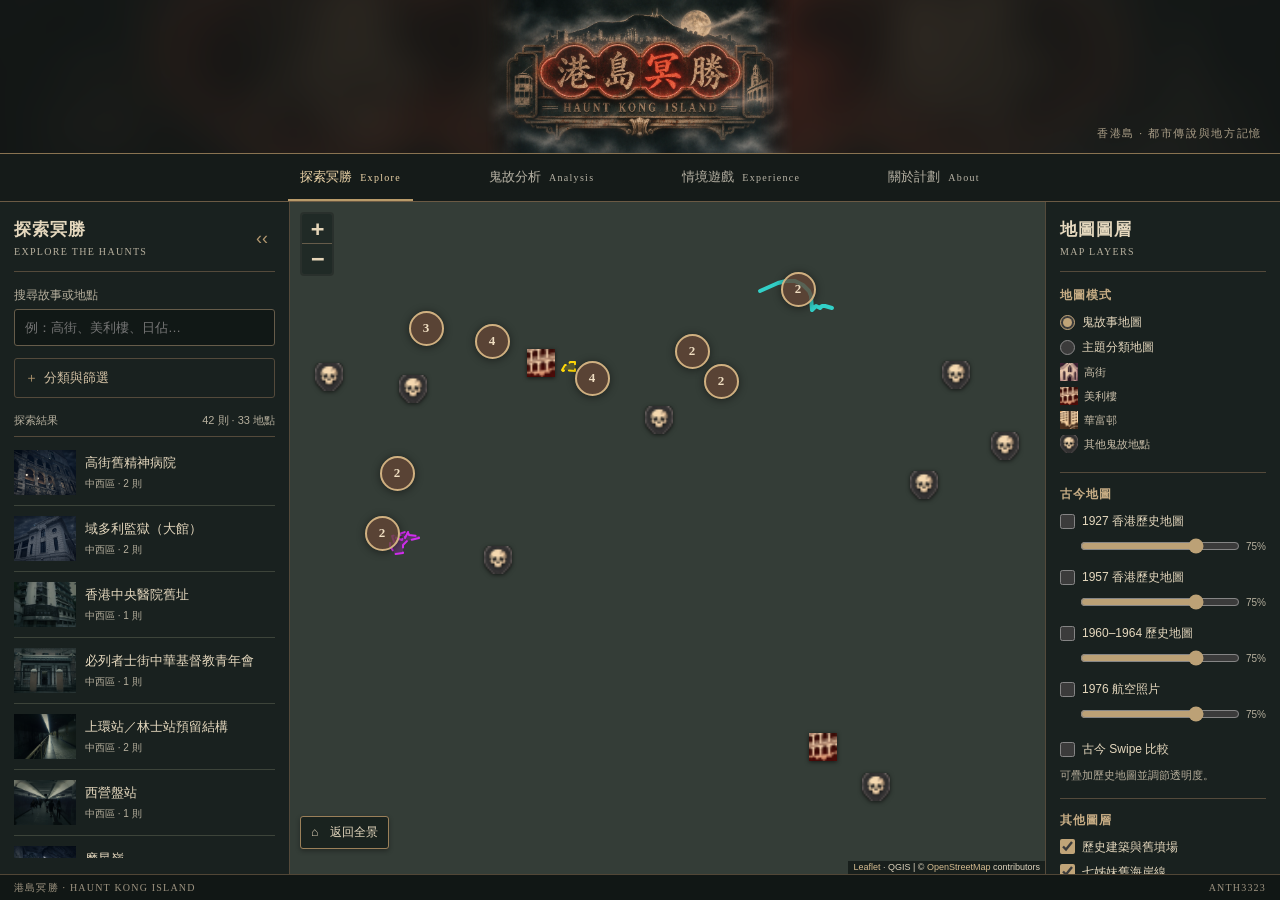
==== index.html @ 8588fe56 "Initial commit" ====
<!doctype html><html lang="zh-Hant"><head><meta charset="utf-8"><meta name="viewport" content="width=device-width,initial-scale=1"><meta name="theme-color" content="#121817"><title>港島冥勝 · Haunt Kong Island</title><link rel="stylesheet" href="css/leaflet.css"><link rel="stylesheet" href="css/MarkerCluster.css"><link rel="stylesheet" href="css/MarkerCluster.Default.css"><link rel="stylesheet" href="assets/site.css"></head>
<body><header class="masthead"><img src="assets/logo.webp" alt="港島冥勝 Haunt Kong Island"><span class="edition">香港島 · 都市傳說與地方記憶</span></header>
<nav aria-label="網站導覽" class="nav"><button data-page="explore" aria-current="page">探索冥勝 <small>Explore</small></button><button data-page="analysis">鬼故分析 <small>Analysis</small></button><button data-page="experience">情境遊戲 <small>Experience</small></button><button data-page="about">關於計劃 <small>About</small></button></nav>
<main><section id="explore" class="workspace"><aside id="searchPanel" aria-label="搜尋及篩選"><div class="panel-title"><div><h2>探索冥勝</h2><small>EXPLORE THE HAUNTS</small></div><button id="closeSearch" title="收合搜尋" aria-label="收合搜尋">‹‹</button></div><label class="search-label" for="query">搜尋故事或地點</label><input id="query" type="search" placeholder="例：高街、美利樓、日佔…" autocomplete="off"><details id="filters"><summary>分類與篩選 <span id="activeCount"></span></summary><div class="filterbody"><fieldset><legend>故事主題（可複選）</legend><div id="themes"></div></fieldset><label>行政區<select id="district"></select></label><label>故事年代／記載時段<select id="period"></select></label><label>定位精度<select id="precision"></select></label><button id="clear" class="minor">清除全部篩選</button></div></details><div class="result-header"><span>探索結果</span><span id="resultCount" aria-live="polite"></span></div><div id="results" tabindex="0"></div></aside>
<div id="mapwrap"><div id="map" aria-label="港島鬼故事互動地圖"></div><button id="openSearch" class="mapbutton" hidden>⌕　探索冥勝 / Search　›</button><button id="reset" class="mapbutton" title="返回港島全景">⌂　返回全景</button><div id="swipeUI" hidden><input aria-label="古今比較分隔線" id="swipe" type="range" min="0" max="100" value="50"><span id="swipeLine"></span><span class="swipeLabel left">歷史</span><span class="swipeLabel right">現代</span></div></div>
<aside id="layerPanel" aria-label="地圖圖層"><div class="panel-title"><div><h2>地圖圖層</h2><small>MAP LAYERS</small></div><button id="closeLayers" aria-label="收合圖層">×</button></div><section><h3>地圖模式</h3><label><input name="mode" type="radio" value="ghost" checked> 鬼故事地圖</label><label><input name="mode" type="radio" value="theme"> 主題分類地圖</label><div id="legend"></div></section><section><h3>古今地圖</h3><div id="historical"></div><label class="compare"><input id="compare" type="checkbox"> 古今 Swipe 比較</label><p class="hint" id="compareHint">選擇一張歷史地圖即可比較。</p></section><section><h3>其他圖層</h3><label><input id="buildings" type="checkbox" checked> 歷史建築與舊墳場</label><label><input id="coast" type="checkbox" checked> 七姊妹舊海岸線</label><p class="hint">底圖：OpenStreetMap</p></section><p class="hint">故事屬於民間傳說，並非已證實的超自然事件。</p></aside><button id="openLayers" class="mapbutton">圖層 / Layers</button></section>
<section id="analysis" class="other" hidden><span class="kicker">ANALYSIS</span><h1>鬼故分析</h1><p>此頁預留予小組的研究分析成果。</p></section><section id="experience" class="other" hidden><span class="kicker">EXPERIENCE</span><h1>情境遊戲</h1><p>此頁預留予小組的互動故事遊戲。</p></section><section id="about" class="other" hidden><span class="kicker">ABOUT THE PROJECT</span><h1>關於港島冥勝</h1><p>ANTH3323 · Digital Humanities for Archaeology and Anthropology</p><h2>研究範圍</h2><p>以香港島為範圍，整理公開記載的都市傳說、地方故事及相關歷史背景。42 則故事分屬 33 個地點；31 個有點座標，另外兩個以舊海岸線或歷史候選範圍呈現。</p><h2>資料及分類方法</h2><p>一個地點可對應多則故事。故事按七大主題編碼，可包含多個標籤；主題地圖以各地點的主要主題呈現，同票按原分類規則處理。地圖上的顏色不代表鬼故事的真實性或發生頻率。年代篩選區分故事年代與僅有記載／背景年份的資料。</p><h2>定位與限制</h2><p>座標採 WGS84，建築、街道或區域代表點並非故事精確發生位置；歷史範圍為研究用近似繪製。來源可證明傳說有流傳或記載，不能證明超自然事件確實發生。資料有蒐集與媒體報道偏差。</p><h2>資料來源</h2><p>各則故事及歷史背景來源列於 Read More。現代底圖：<a href="https://www.openstreetmap.org/copyright" target="_blank" rel="noopener">OpenStreetMap contributors</a>；1960–1964 和 1976 圖層：<a href="https://hkgeotiles.com/" target="_blank" rel="noopener">HKGeoTiles</a>。1927、1957 為 QGIS 匯出的地理配準歷史地圖；原圖及圖像授權仍須按組內資料補充。</p><p class="hint">試作版：故事文字使用備份版本，待核對最新原表；照片為地點參考，並非事件影像。</p></section></main>
<dialog id="detail"><div id="detailContent"></div><button id="closeDetail" class="minor">關閉 Close</button></dialog><footer>港島冥勝 · HAUNT KONG ISLAND <span>ANTH3323</span></footer>
<script src="js/leaflet.js"></script><script src="js/leaflet.markercluster.js"></script><script src="data/HK_Island_Ghost_Coordinates_7.js"></script><script src="data/Ghost_Places_Analysis_8.js"></script><script src="data/historical_buildings_5.js"></script><script src="data/sevensisters_6.js"></script><script src="data/stories.js"></script><script src="assets/site.js"></script></body></html>
---- css/leaflet.css ----
/* required styles */

.leaflet-pane,
.leaflet-tile,
.leaflet-marker-icon,
.leaflet-marker-shadow,
.leaflet-tile-container,
.leaflet-pane > svg,
.leaflet-pane > canvas,
.leaflet-zoom-box,
.leaflet-image-layer,
.leaflet-layer {
	position: absolute;
	left: 0;
	top: 0;
	}
.leaflet-container {
	overflow: hidden;
	}
.leaflet-tile,
.leaflet-marker-icon,
.leaflet-marker-shadow {
	-webkit-user-select: none;
	   -moz-user-select: none;
	        user-select: none;
	  -webkit-user-drag: none;
	}
/* Prevents IE11 from highlighting tiles in blue */
.leaflet-tile::selection {
	background: transparent;
}
/* Safari renders non-retina tile on retina better with this, but Chrome is worse */
.leaflet-safari .leaflet-tile {
	image-rendering: -webkit-optimize-contrast;
	}
/* hack that prevents hw layers "stretching" when loading new tiles */
.leaflet-safari .leaflet-tile-container {
	width: 1600px;
	height: 1600px;
	-webkit-transform-origin: 0 0;
	}
.leaflet-marker-icon,
.leaflet-marker-shadow {
	display: block;
	}
/* .leaflet-container svg: reset svg max-width decleration shipped in Joomla! (joomla.org) 3.x */
/* .leaflet-container img: map is broken in FF if you have max-width: 100% on tiles */
.leaflet-container .leaflet-overlay-pane svg {
	max-width: none !important;
	max-height: none !important;
	}
.leaflet-container .leaflet-marker-pane img,
.leaflet-container .leaflet-shadow-pane img,
.leaflet-container .leaflet-tile-pane img,
.leaflet-container img.leaflet-image-layer,
.leaflet-container .leaflet-tile {
	max-width: none !important;
	max-height: none !important;
	width: auto;
	padding: 0;
	}

.leaflet-container img.leaflet-tile {
	/* See: https://bugs.chromium.org/p/chromium/issues/detail?id=600120 */
	mix-blend-mode: plus-lighter;
}

.leaflet-container.leaflet-touch-zoom {
	-ms-touch-action: pan-x pan-y;
	touch-action: pan-x pan-y;
	}
.leaflet-container.leaflet-touch-drag {
	-ms-touch-action: pinch-zoom;
	/* Fallback for FF which doesn't support pinch-zoom */
	touch-action: none;
	touch-action: pinch-zoom;
}
.leaflet-container.leaflet-touch-drag.leaflet-touch-zoom {
	-ms-touch-action: none;
	touch-action: none;
}
.leaflet-container {
	-webkit-tap-highlight-color: transparent;
}
.leaflet-container a {
	-webkit-tap-highlight-color: rgba(51, 181, 229, 0.4);
}
.leaflet-tile {
	filter: inherit;
	visibility: hidden;
	}
.leaflet-tile-loaded {
	visibility: inherit;
	}
.leaflet-zoom-box {
	width: 0;
	height: 0;
	-moz-box-sizing: border-box;
	     box-sizing: border-box;
	z-index: 800;
	}
/* workaround for https://bugzilla.mozilla.org/show_bug.cgi?id=888319 */
.leaflet-overlay-pane svg {
	-moz-user-select: none;
	}

.leaflet-pane         { z-index: 400; }

.leaflet-tile-pane    { z-index: 200; }
.leaflet-overlay-pane { z-index: 400; }
.leaflet-shadow-pane  { z-index: 500; }
.leaflet-marker-pane  { z-index: 600; }
.leaflet-tooltip-pane   { z-index: 650; }
.leaflet-popup-pane   { z-index: 700; }

.leaflet-map-pane canvas { z-index: 100; }
.leaflet-map-pane svg    { z-index: 200; }

.leaflet-vml-shape {
	width: 1px;
	height: 1px;
	}
.lvml {
	behavior: url(#default#VML);
	display: inline-block;
	position: absolute;
	}


/* control positioning */

.leaflet-control {
	position: relative;
	z-index: 800;
	pointer-events: visiblePainted; /* IE 9-10 doesn't have auto */
	pointer-events: auto;
	}
.leaflet-top,
.leaflet-bottom {
	position: absolute;
	z-index: 1000;
	pointer-events: none;
	}
.leaflet-top {
	top: 0;
	}
.leaflet-right {
	right: 0;
	}
.leaflet-bottom {
	bottom: 0;
	}
.leaflet-left {
	left: 0;
	}
.leaflet-control {
	float: left;
	clear: both;
	}
.leaflet-right .leaflet-control {
	float: right;
	}
.leaflet-top .leaflet-control {
	margin-top: 10px;
	}
.leaflet-bottom .leaflet-control {
	margin-bottom: 10px;
	}
.leaflet-left .leaflet-control {
	margin-left: 10px;
	}
.leaflet-right .leaflet-control {
	margin-right: 10px;
	}


/* zoom and fade animations */

.leaflet-fade-anim .leaflet-popup {
	opacity: 0;
	-webkit-transition: opacity 0.2s linear;
	   -moz-transition: opacity 0.2s linear;
	        transition: opacity 0.2s linear;
	}
.leaflet-fade-anim .leaflet-map-pane .leaflet-popup {
	opacity: 1;
	}
.leaflet-zoom-animated {
	-webkit-transform-origin: 0 0;
	    -ms-transform-origin: 0 0;
	        transform-origin: 0 0;
	}
svg.leaflet-zoom-animated {
	will-change: transform;
}

.leaflet-zoom-anim .leaflet-zoom-animated {
	-webkit-transition: -webkit-transform 0.25s cubic-bezier(0,0,0.25,1);
	   -moz-transition:    -moz-transform 0.25s cubic-bezier(0,0,0.25,1);
	        transition:         transform 0.25s cubic-bezier(0,0,0.25,1);
	}
.leaflet-zoom-anim .leaflet-tile,
.leaflet-pan-anim .leaflet-tile {
	-webkit-transition: none;
	   -moz-transition: none;
	        transition: none;
	}

.leaflet-zoom-anim .leaflet-zoom-hide {
	visibility: hidden;
	}


/* cursors */

.leaflet-interactive {
	cursor: pointer;
	}
.leaflet-grab {
	cursor: -webkit-grab;
	cursor:    -moz-grab;
	cursor:         grab;
	}
.leaflet-crosshair,
.leaflet-crosshair .leaflet-interactive {
	cursor: crosshair;
	}
.leaflet-popup-pane,
.leaflet-control {
	cursor: auto;
	}
.leaflet-dragging .leaflet-grab,
.leaflet-dragging .leaflet-grab .leaflet-interactive,
.leaflet-dragging .leaflet-marker-draggable {
	cursor: move;
	cursor: -webkit-grabbing;
	cursor:    -moz-grabbing;
	cursor:         grabbing;
	}

/* marker & overlays interactivity */
.leaflet-marker-icon,
.leaflet-marker-shadow,
.leaflet-image-layer,
.leaflet-pane > svg path,
.leaflet-tile-container {
	pointer-events: none;
	}

.leaflet-marker-icon.leaflet-interactive,
.leaflet-image-layer.leaflet-interactive,
.leaflet-pane > svg path.leaflet-interactive,
svg.leaflet-image-layer.leaflet-interactive path {
	pointer-events: visiblePainted; /* IE 9-10 doesn't have auto */
	pointer-events: auto;
	}

/* visual tweaks */

.leaflet-container {
	background: #ddd;
	outline-offset: 1px;
	}
.leaflet-container a {
	color: #0078A8;
	}
.leaflet-zoom-box {
	border: 2px dotted #38f;
	background: rgba(255,255,255,0.5);
	}


/* general typography */
.leaflet-container {
	font-family: "Helvetica Neue", Arial, Helvetica, sans-serif;
	font-size: 12px;
	font-size: 0.75rem;
	line-height: 1.5;
	}


/* general toolbar styles */

.leaflet-bar {
	box-shadow: 0 1px 5px rgba(0,0,0,0.65);
	border-radius: 4px;
	}
.leaflet-bar a {
	background-color: #fff;
	border-bottom: 1px solid #ccc;
	width: 26px;
	height: 26px;
	line-height: 26px;
	display: block;
	text-align: center;
	text-decoration: none;
	color: black;
	}
.leaflet-bar a,
.leaflet-control-layers-toggle {
	background-position: 50% 50%;
	background-repeat: no-repeat;
	display: block;
	}
.leaflet-bar a:hover,
.leaflet-bar a:focus {
	background-color: #f4f4f4;
	}
.leaflet-bar a:first-child {
	border-top-left-radius: 4px;
	border-top-right-radius: 4px;
	}
.leaflet-bar a:last-child {
	border-bottom-left-radius: 4px;
	border-bottom-right-radius: 4px;
	border-bottom: none;
	}
.leaflet-bar a.leaflet-disabled {
	cursor: default;
	background-color: #f4f4f4;
	color: #bbb;
	}

.leaflet-touch .leaflet-bar a {
	width: 30px;
	height: 30px;
	line-height: 30px;
	}
.leaflet-touch .leaflet-bar a:first-child {
	border-top-left-radius: 2px;
	border-top-right-radius: 2px;
	}
.leaflet-touch .leaflet-bar a:last-child {
	border-bottom-left-radius: 2px;
	border-bottom-right-radius: 2px;
	}

/* zoom control */

.leaflet-control-zoom-in,
.leaflet-control-zoom-out {
	font: bold 18px 'Lucida Console', Monaco, monospace;
	text-indent: 1px;
	}

.leaflet-touch .leaflet-control-zoom-in, .leaflet-touch .leaflet-control-zoom-out  {
	font-size: 22px;
	}


/* layers control */

.leaflet-control-layers {
	box-shadow: 0 1px 5px rgba(0,0,0,0.4);
	background: #fff;
	border-radius: 5px;
	}
.leaflet-control-layers-toggle {
	background-image: url(images/layers.png);
	width: 36px;
	height: 36px;
	}
.leaflet-retina .leaflet-control-layers-toggle {
	background-image: url(images/layers-2x.png);
	background-size: 26px 26px;
	}
.leaflet-touch .leaflet-control-layers-toggle {
	width: 44px;
	height: 44px;
	}
.leaflet-control-layers .leaflet-control-layers-list,
.leaflet-control-layers-expanded .leaflet-control-layers-toggle {
	display: none;
	}
.leaflet-control-layers-expanded .leaflet-control-layers-list {
	display: block;
	position: relative;
	}
.leaflet-control-layers-expanded {
	padding: 6px 10px 6px 6px;
	color: #333;
	background: #fff;
	}
.leaflet-control-layers-scrollbar {
	overflow-y: scroll;
	overflow-x: hidden;
	padding-right: 5px;
	}
.leaflet-control-layers-selector {
	margin-top: 2px;
	position: relative;
	top: 1px;
	}
.leaflet-control-layers label {
	display: block;
	font-size: 13px;
	font-size: 1.08333em;
	}
.leaflet-control-layers-separator {
	height: 0;
	border-top: 1px solid #ddd;
	margin: 5px -10px 5px -6px;
	}

/* Default icon URLs */
.leaflet-default-icon-path { /* used only in path-guessing heuristic, see L.Icon.Default */
	background-image: url(images/marker-icon.png);
	}


/* attribution and scale controls */

.leaflet-container .leaflet-control-attribution {
	background: #fff;
	background: rgba(255, 255, 255, 0.8);
	margin: 0;
	}
.leaflet-control-attribution,
.leaflet-control-scale-line {
	padding: 0 5px;
	color: #333;
	line-height: 1.4;
	}
.leaflet-control-attribution a {
	text-decoration: none;
	}
.leaflet-control-attribution a:hover,
.leaflet-control-attribution a:focus {
	text-decoration: underline;
	}
.leaflet-attribution-flag {
	display: inline !important;
	vertical-align: baseline !important;
	width: 1em;
	height: 0.6669em;
	}
.leaflet-left .leaflet-control-scale {
	margin-left: 5px;
	}
.leaflet-bottom .leaflet-control-scale {
	margin-bottom: 5px;
	}
.leaflet-control-scale-line {
	border: 2px solid #777;
	border-top: none;
	line-height: 1.1;
	padding: 2px 5px 1px;
	white-space: nowrap;
	-moz-box-sizing: border-box;
	     box-sizing: border-box;
	background: rgba(255, 255, 255, 0.8);
	text-shadow: 1px 1px #fff;
	}
.leaflet-control-scale-line:not(:first-child) {
	border-top: 2px solid #777;
	border-bottom: none;
	margin-top: -2px;
	}
.leaflet-control-scale-line:not(:first-child):not(:last-child) {
	border-bottom: 2px solid #777;
	}

.leaflet-touch .leaflet-control-attribution,
.leaflet-touch .leaflet-control-layers,
.leaflet-touch .leaflet-bar {
	box-shadow: none;
	}
.leaflet-touch .leaflet-control-layers,
.leaflet-touch .leaflet-bar {
	border: 2px solid rgba(0,0,0,0.2);
	background-clip: padding-box;
	}


/* popup */

.leaflet-popup {
	position: absolute;
	text-align: center;
	margin-bottom: 20px;
	}
.leaflet-popup-content-wrapper {
	padding: 1px;
	text-align: left;
	border-radius: 12px;
	}
.leaflet-popup-content {
	margin: 13px 24px 13px 20px;
	line-height: 1.3;
	font-size: 13px;
	font-size: 1.08333em;
	min-height: 1px;
	}
.leaflet-popup-content p {
	margin: 17px 0;
	margin: 1.3em 0;
	}
.leaflet-popup-tip-container {
	width: 40px;
	height: 20px;
	position: absolute;
	left: 50%;
	margin-top: -1px;
	margin-left: -20px;
	overflow: hidden;
	pointer-events: none;
	}
.leaflet-popup-tip {
	width: 17px;
	height: 17px;
	padding: 1px;

	margin: -10px auto 0;
	pointer-events: auto;

	-webkit-transform: rotate(45deg);
	   -moz-transform: rotate(45deg);
	    -ms-transform: rotate(45deg);
	        transform: rotate(45deg);
	}
.leaflet-popup-content-wrapper,
.leaflet-popup-tip {
	background: white;
	color: #333;
	box-shadow: 0 3px 14px rgba(0,0,0,0.4);
	}
.leaflet-container a.leaflet-popup-close-button {
	position: absolute;
	top: 0;
	right: 0;
	border: none;
	text-align: center;
	width: 24px;
	height: 24px;
	font: 16px/24px Tahoma, Verdana, sans-serif;
	color: #757575;
	text-decoration: none;
	background: transparent;
	}
.leaflet-container a.leaflet-popup-close-button:hover,
.leaflet-container a.leaflet-popup-close-button:focus {
	color: #585858;
	}
.leaflet-popup-scrolled {
	overflow: auto;
	}

.leaflet-oldie .leaflet-popup-content-wrapper {
	-ms-zoom: 1;
	}
.leaflet-oldie .leaflet-popup-tip {
	width: 24px;
	margin: 0 auto;

	-ms-filter: "progid:DXImageTransform.Microsoft.Matrix(M11=0.70710678, M12=0.70710678, M21=-0.70710678, M22=0.70710678)";
	filter: progid:DXImageTransform.Microsoft.Matrix(M11=0.70710678, M12=0.70710678, M21=-0.70710678, M22=0.70710678);
	}

.leaflet-oldie .leaflet-control-zoom,
.leaflet-oldie .leaflet-control-layers,
.leaflet-oldie .leaflet-popup-content-wrapper,
.leaflet-oldie .leaflet-popup-tip {
	border: 1px solid #999;
	}


/* div icon */

.leaflet-div-icon {
	background: #fff;
	border: 1px solid #666;
	}


/* Tooltip */
/* Base styles for the element that has a tooltip */
.leaflet-tooltip {
	position: absolute;
	padding: 6px;
	background-color: #fff;
	border: 1px solid #fff;
	border-radius: 3px;
	color: #222;
	white-space: nowrap;
	-webkit-user-select: none;
	-moz-user-select: none;
	-ms-user-select: none;
	user-select: none;
	pointer-events: none;
	box-shadow: 0 1px 3px rgba(0,0,0,0.4);
	}
.leaflet-tooltip.leaflet-interactive {
	cursor: pointer;
	pointer-events: auto;
	}
.leaflet-tooltip-top:before,
.leaflet-tooltip-bottom:before,
.leaflet-tooltip-left:before,
.leaflet-tooltip-right:before {
	position: absolute;
	pointer-events: none;
	border: 6px solid transparent;
	background: transparent;
	content: "";
	}

/* Directions */

.leaflet-tooltip-bottom {
	margin-top: 6px;
}
.leaflet-tooltip-top {
	margin-top: -6px;
}
.leaflet-tooltip-bottom:before,
.leaflet-tooltip-top:before {
	left: 50%;
	margin-left: -6px;
	}
.leaflet-tooltip-top:before {
	bottom: 0;
	margin-bottom: -12px;
	border-top-color: #fff;
	}
.leaflet-tooltip-bottom:before {
	top: 0;
	margin-top: -12px;
	margin-left: -6px;
	border-bottom-color: #fff;
	}
.leaflet-tooltip-left {
	margin-left: -6px;
}
.leaflet-tooltip-right {
	margin-left: 6px;
}
.leaflet-tooltip-left:before,
.leaflet-tooltip-right:before {
	top: 50%;
	margin-top: -6px;
	}
.leaflet-tooltip-left:before {
	right: 0;
	margin-right: -12px;
	border-left-color: #fff;
	}
.leaflet-tooltip-right:before {
	left: 0;
	margin-left: -12px;
	border-right-color: #fff;
	}

/* Printing */

@media print {
	/* Prevent printers from removing background-images of controls. */
	.leaflet-control {
		-webkit-print-color-adjust: exact;
		print-color-adjust: exact;
		}
	}
---- css/MarkerCluster.css ----
.leaflet-cluster-anim .leaflet-marker-icon, .leaflet-cluster-anim .leaflet-marker-shadow {
	-webkit-transition: -webkit-transform 0.3s ease-out, opacity 0.3s ease-in;
	-moz-transition: -moz-transform 0.3s ease-out, opacity 0.3s ease-in;
	-o-transition: -o-transform 0.3s ease-out, opacity 0.3s ease-in;
	transition: transform 0.3s ease-out, opacity 0.3s ease-in;
}

.leaflet-cluster-spider-leg {
	/* stroke-dashoffset (duration and function) should match with leaflet-marker-icon transform in order to track it exactly */
	-webkit-transition: -webkit-stroke-dashoffset 0.3s ease-out, -webkit-stroke-opacity 0.3s ease-in;
	-moz-transition: -moz-stroke-dashoffset 0.3s ease-out, -moz-stroke-opacity 0.3s ease-in;
	-o-transition: -o-stroke-dashoffset 0.3s ease-out, -o-stroke-opacity 0.3s ease-in;
	transition: stroke-dashoffset 0.3s ease-out, stroke-opacity 0.3s ease-in;
}
---- css/MarkerCluster.Default.css ----
.marker-cluster-small {
	background-color: rgba(181, 226, 140, 0.6);
	}
.marker-cluster-small div {
	background-color: rgba(110, 204, 57, 0.6);
	}

.marker-cluster-medium {
	background-color: rgba(241, 211, 87, 0.6);
	}
.marker-cluster-medium div {
	background-color: rgba(240, 194, 12, 0.6);
	}

.marker-cluster-large {
	background-color: rgba(253, 156, 115, 0.6);
	}
.marker-cluster-large div {
	background-color: rgba(241, 128, 23, 0.6);
	}

	/* IE 6-8 fallback colors */
.leaflet-oldie .marker-cluster-small {
	background-color: rgb(181, 226, 140);
	}
.leaflet-oldie .marker-cluster-small div {
	background-color: rgb(110, 204, 57);
	}

.leaflet-oldie .marker-cluster-medium {
	background-color: rgb(241, 211, 87);
	}
.leaflet-oldie .marker-cluster-medium div {
	background-color: rgb(240, 194, 12);
	}

.leaflet-oldie .marker-cluster-large {
	background-color: rgb(253, 156, 115);
	}
.leaflet-oldie .marker-cluster-large div {
	background-color: rgb(241, 128, 23);
}

.marker-cluster {
	background-clip: padding-box;
	border-radius: 20px;
	}
.marker-cluster div {
	width: 30px;
	height: 30px;
	margin-left: 5px;
	margin-top: 5px;

	text-align: center;
	border-radius: 15px;
	font: 12px "Helvetica Neue", Arial, Helvetica, sans-serif;
	}
.marker-cluster span {
	line-height: 30px;
	}
---- assets/site.css ----
:root{color-scheme:dark;--ink:#101615;--panel:#19211f;--panel2:#212a26;--gold:#b39870;--paper:#e5d8be;--muted:#b7b09e;--line:#544a3b;--red:#8c4939}*{box-sizing:border-box}html,body{margin:0;height:100%;font-family:"Noto Sans TC","PingFang TC","Microsoft JhengHei",sans-serif;background:var(--ink);color:var(--paper)}body{display:flex;flex-direction:column;overflow:hidden}button,input,select{font:inherit}button{cursor:pointer;color:var(--paper);background:#222b27;border:1px solid var(--line);border-radius:3px;padding:7px 10px}button:hover,button:focus-visible{border-color:var(--gold);background:#30372d}button:focus-visible,a:focus-visible,input:focus-visible,select:focus-visible,summary:focus-visible{outline:2px solid #e3b97b;outline-offset:2px}a{color:#d2b485;text-decoration:underline;text-underline-offset:3px}h1,h2,h3,p{margin:0}h2{font-size:17px;font-family:"Noto Serif TC","Songti TC",serif;font-weight:600;letter-spacing:.06em}h3{font-size:12px;letter-spacing:.09em;color:#c6ac84;margin-bottom:9px}small,.kicker{font-family:Georgia,serif;font-size:10px;letter-spacing:.13em;color:var(--muted)}.masthead{height:154px;flex:none;position:relative;display:flex;justify-content:center;align-items:center;overflow:hidden;background:#121615;border-bottom:1px solid #897351}.masthead:before{content:"";position:absolute;inset:-90px;background:linear-gradient(90deg,#121615 0%,transparent 36%,transparent 64%,#121615 100%),url(logo.webp) center/cover;filter:blur(20px);opacity:.26}.masthead img{height:154px;width:auto;max-width:100%;object-fit:contain;position:relative;mask-image:linear-gradient(90deg,transparent 0%,black 12%,black 88%,transparent 100%)}.edition{position:absolute;right:18px;bottom:12px;color:#ab9f88;font-family:serif;font-size:11px;letter-spacing:.15em}.nav{flex:none;display:flex;justify-content:center;gap:clamp(12px,5vw,85px);height:48px;border-bottom:1px solid #6b5a44;background:#151b19}.nav button{padding:6px 12px 5px;display:flex;align-items:center;gap:8px;border:0;border-bottom:2px solid transparent;border-radius:0;background:transparent;font-size:13px;color:#b9b4a6}.nav button[aria-current=page]{color:#ecd4a8;border-bottom-color:#b99b6a}.nav button:hover{color:#fff0cb}.nav small{font-size:10px;color:inherit}main{min-height:0;flex:1;position:relative}.workspace{height:100%;display:grid;grid-template-columns:290px minmax(0,1fr) 235px;gap:0;position:relative}.workspace.searchclosed{grid-template-columns:0 minmax(0,1fr) 235px}.workspace.layersclosed{grid-template-columns:290px minmax(0,1fr) 0}.workspace.searchclosed.layersclosed{grid-template-columns:0 minmax(0,1fr) 0}[hidden]{display:none!important}aside{background:var(--panel);min-height:0;min-width:0;overflow:auto;padding:16px 14px;scrollbar-width:thin;scrollbar-color:#77634a #1b211e}#searchPanel{display:flex;flex-direction:column;border-right:1px solid var(--line)}#layerPanel{border-left:1px solid var(--line)}.panel-title{display:flex;justify-content:space-between;align-items:center;margin-bottom:15px;padding-bottom:12px;border-bottom:1px solid var(--line)}.panel-title button{font-size:18px;padding:0 7px;border:0;background:transparent;color:var(--gold)}.search-label{font-size:12px;color:var(--muted);margin-bottom:5px}input[type=search],select{width:100%;background:#111816;color:var(--paper);border:1px solid #665c4a;border-radius:3px;padding:10px;font-size:13px}input[type=checkbox],input[type=radio]{accent-color:#c0a478;width:15px;height:15px;flex:none;margin:0}input[type=range]{accent-color:#bca176;width:100%;margin:5px 0}details{margin-top:12px;border:1px solid var(--line);border-radius:3px}summary{font-size:13px;padding:10px;cursor:pointer;color:#d4c2a5;list-style:none;display:flex;justify-content:space-between}summary:before{content:"＋";color:var(--gold);margin-right:6px}details[open] summary:before{content:"−"}#activeCount{margin-left:auto;color:#d7b37e}.filterbody{max-height:35vh;overflow:auto;padding:10px;border-top:1px solid var(--line);display:grid;gap:9px}.filterbody>label{display:grid;gap:4px;color:var(--muted);font-size:11px}fieldset{margin:0;padding:0;border:0}legend{color:var(--muted);font-size:11px;margin:0 0 6px}#themes label,aside section label{display:flex;gap:7px;align-items:center;margin:7px 0;font-size:12px;line-height:1.5}.dot{width:9px;height:9px;border-radius:50%;display:inline-block;flex:none}.minor{font-size:12px;background:transparent;border:1px solid #79664e}.result-header{display:flex;justify-content:space-between;gap:6px;font-size:11px;color:var(--muted);padding:15px 0 8px;border-bottom:1px solid var(--line)}#results{min-height:0;overflow:auto;flex:1;margin-top:3px}.result{display:flex;width:100%;text-align:left;padding:10px 0;gap:9px;border:0;border-bottom:1px solid #3d443a;border-radius:0;background:transparent;align-items:center}.result img{width:62px;height:45px;object-fit:cover;background:#303832}.result strong{font-weight:500;font-size:13px;display:block;line-height:1.4}.result small{font-family:inherit;letter-spacing:0;font-size:10px;display:block;margin-top:4px;color:var(--muted)}.result:hover{background:#2b332c;border-bottom-color:var(--line)}.empty{padding:14px 3px;color:var(--muted);font-size:13px;line-height:1.7}#mapwrap{position:relative;min-height:0;min-width:0;overflow:hidden;background:#303b37}#map{width:100%;height:100%;background:#343d37;z-index:1}.mapbutton{position:absolute;z-index:600;background:#18211eea;box-shadow:0 2px 5px #0005;border-color:#9b8059;font-size:12px}#openSearch{left:50px;top:10px}#reset{left:10px;bottom:25px}#openLayers{display:none;top:10px;right:10px}.layersclosed #openLayers{display:block}#layerPanel section{padding:13px 0;border-bottom:1px solid var(--line)}#layerPanel section:first-of-type{padding-top:0}.legend-item{display:flex;align-items:center;gap:6px;font-size:11px;margin:6px 0;color:#c9bea9}.legend-item img{height:18px;width:18px}.hist{margin-bottom:9px}.hist label{margin:3px 0!important}.hist .opacity{display:flex;gap:6px;align-items:center;padding-left:20px;font-size:10px;color:var(--muted)}.hist input[type=range]{min-width:0}.hint{font-size:11px;line-height:1.6;color:#b7ae9b;margin-top:9px}.compare{margin-top:13px!important}#swipeUI{position:absolute;inset:0;z-index:500;pointer-events:none}#swipeUI input{position:absolute;top:8px;left:14%;width:72%;pointer-events:auto;z-index:2;background:#19211fcc}#swipeLine{position:absolute;top:0;bottom:0;left:50%;width:2px;background:#e5cb9b;box-shadow:0 0 5px #000}.swipeLabel{position:absolute;top:32px;padding:4px 9px;background:#121817e8;color:#e4d5b8;font-size:11px}.swipeLabel.left{left:15%}.swipeLabel.right{right:15%}.leaflet-control-zoom a{background:#202a26;color:#e5d5b8;border-bottom-color:#665c4a}.leaflet-control-zoom a:hover{background:#354039;color:white}.leaflet-control-attribution{background:#141b19dd!important;color:#e0d5bf!important;font-size:9px!important}.leaflet-control-attribution a{color:#d6bc91}.leaflet-popup-content-wrapper,.leaflet-popup-tip{background:#171d1c;color:var(--paper);border:1px solid #79684f;border-radius:5px}.leaflet-popup-content{margin:15px;width:280px!important;max-width:70vw;font-family:inherit}.leaflet-container a.leaflet-popup-close-button{color:#dfceb0;font-size:21px}.popup-name{font-size:19px;line-height:1.3;font-weight:600;font-family:"Songti TC",serif}.popup-en{font-family:Georgia,serif;color:#c7af8a;font-size:13px;margin-top:4px}.popup-place{font-size:11px;color:#b7b09e;margin:7px 0}.popup-photo{width:100%;max-height:165px;object-fit:cover;display:block;border:1px solid #504b3e}.popup-precision{font-size:10px;color:#baad94;margin:8px 0}.popup-brief{font-size:13px;line-height:1.8;margin:8px 0}.popup-actions{display:flex;justify-content:space-between;align-items:center;border-top:1px solid var(--line);padding-top:8px}.popup-actions button{font-size:11px;padding:4px 8px}.pager{display:flex;align-items:center;gap:6px;font-size:11px}.cluster-custom{background:#644536c9;border:2px solid #d0b080;border-radius:50%;display:grid;place-items:center;color:#f0dec1;font:600 13px Georgia,serif;box-shadow:0 1px 8px #0007}.leaflet-marker-icon.ghost-icon{filter:drop-shadow(0 1px 2px #0009)}.other{height:100%;overflow:auto;padding:40px max(24px,calc((100% - 850px)/2));background:linear-gradient(130deg,#1b2420,#121716)}.other h1{font:600 33px "Songti TC",serif;letter-spacing:.08em;margin:12px 0 20px}.other h2{margin:25px 0 9px;color:#d6bd94}.other p{line-height:1.9;color:#d0c7b3;font-size:15px}footer{height:26px;flex:none;display:flex;justify-content:space-between;align-items:center;padding:0 14px;color:#9e9481;background:#111715;font:10px Georgia,serif;letter-spacing:.12em;border-top:1px solid #514636}dialog{background:#1b2220;border:1px solid #8e7757;color:var(--paper);width:min(660px,94vw);max-height:85vh;overflow:auto;padding:24px;border-radius:5px}dialog::backdrop{background:#07100dcc}dialog h2{margin:14px 0 8px;color:#d7bd93}dialog p{font-size:14px;line-height:1.8;margin:8px 0}dialog .popup-photo{max-height:260px}dialog a{overflow-wrap:anywhere;display:block;font-size:12px;margin:6px 0}#closeDetail{margin-top:16px}#closeLayers{display:none}@media(max-width:1100px){.workspace{grid-template-columns:250px minmax(0,1fr) 210px}.workspace.searchclosed{grid-template-columns:0 minmax(0,1fr) 210px}.workspace.layersclosed{grid-template-columns:250px minmax(0,1fr) 0}.edition{display:none}}@media(max-width:760px){.masthead,.masthead img{height:110px}.nav{gap:0;justify-content:space-around;height:45px}.nav button{display:block;padding:4px 6px;font-size:12px}.nav small{display:block;font-size:9px;margin-top:2px}.workspace,.workspace.searchclosed,.workspace.layersclosed,.workspace.searchclosed.layersclosed{display:block}#mapwrap{width:100%;height:100%}#searchPanel,#layerPanel{position:absolute;top:0;bottom:0;z-index:700;width:min(310px,87vw);box-shadow:0 4px 18px #0008}#searchPanel{left:0}#layerPanel{right:0}#closeLayers{display:block}#openLayers{display:block}#openSearch{left:49px;max-width:60%;font-size:11px}#layerPanel[hidden],#searchPanel[hidden]{display:none!important}.other{padding:24px}.filterbody{max-height:40vh}.leaflet-popup-content{width:230px!important}footer{font-size:9px}}
/* Explicit columns prevent the map from shifting into a zero-width grid track when an aside is hidden. */
@media(min-width:761px){#searchPanel{grid-column:1;grid-row:1}#mapwrap{grid-column:2;grid-row:1}#layerPanel{grid-column:3;grid-row:1}#openLayers{grid-column:2;grid-row:1}}
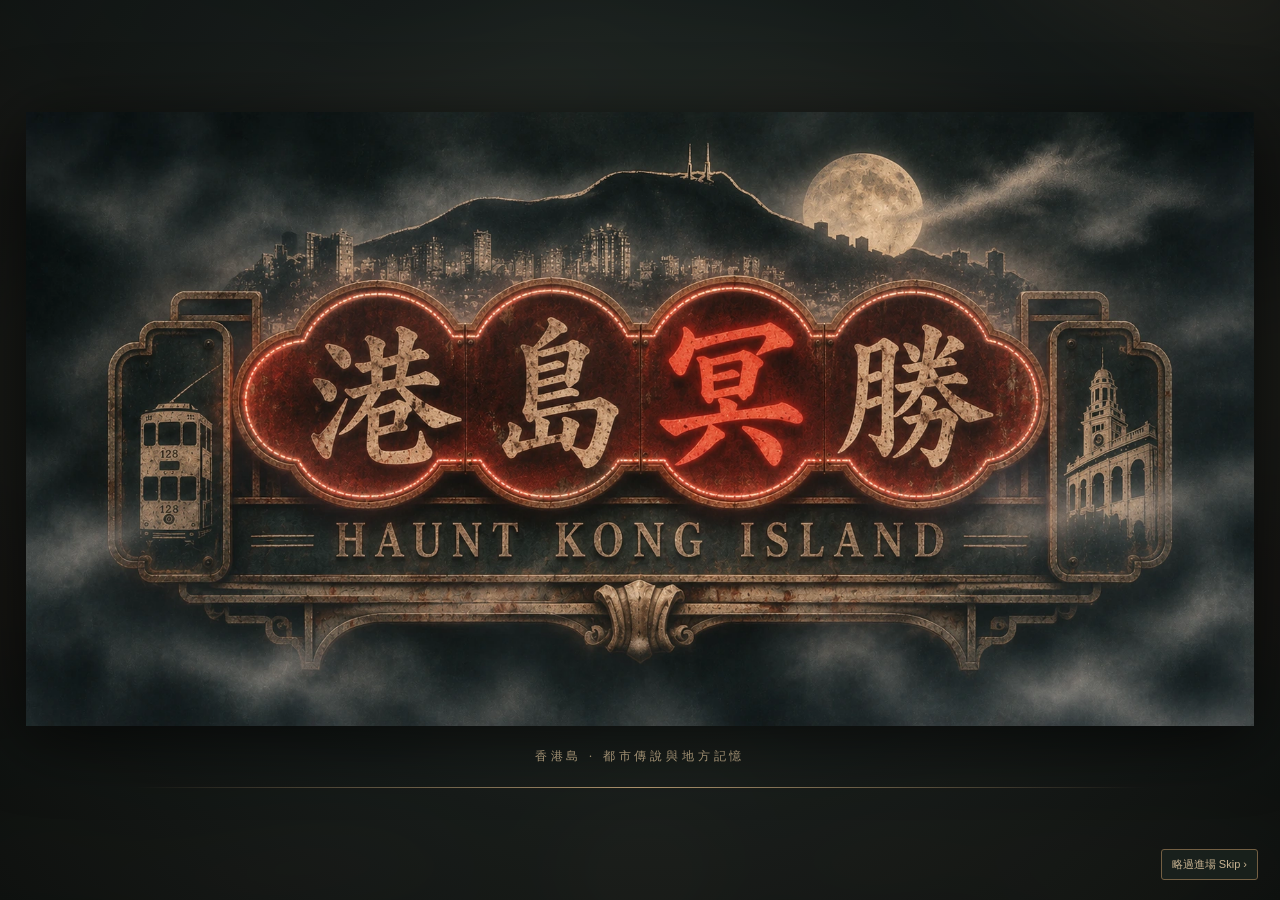
==== commit 6838960a: "1" ====
--- a/index.html
+++ b/index.html
@@ -1,9 +1,719 @@
 <!doctype html><html lang="zh-Hant"><head><meta charset="utf-8"><meta name="viewport" content="width=device-width,initial-scale=1"><meta name="theme-color" content="#121817"><title>港島冥勝 · Haunt Kong Island</title><link rel="stylesheet" href="css/leaflet.css"><link rel="stylesheet" href="css/MarkerCluster.css"><link rel="stylesheet" href="css/MarkerCluster.Default.css"><link rel="stylesheet" href="assets/site.css"></head>
-<body><header class="masthead"><img src="assets/logo.webp" alt="港島冥勝 Haunt Kong Island"><span class="edition">香港島 · 都市傳說與地方記憶</span></header>
+<body><div id="intro" role="dialog" aria-label="港島冥勝進場畫面"><div class="intro-inner"><img src="assets/logo.webp" alt="港島冥勝 Haunt Kong Island"><div class="intro-sub">香港島 · 都市傳說與地方記憶</div><div class="intro-rule"><span></span></div></div><button id="skipIntro" type="button">略過進場 Skip ›</button></div>
 <nav aria-label="網站導覽" class="nav"><button data-page="explore" aria-current="page">探索冥勝 <small>Explore</small></button><button data-page="analysis">鬼故分析 <small>Analysis</small></button><button data-page="experience">情境遊戲 <small>Experience</small></button><button data-page="about">關於計劃 <small>About</small></button></nav>
 <main><section id="explore" class="workspace"><aside id="searchPanel" aria-label="搜尋及篩選"><div class="panel-title"><div><h2>探索冥勝</h2><small>EXPLORE THE HAUNTS</small></div><button id="closeSearch" title="收合搜尋" aria-label="收合搜尋">‹‹</button></div><label class="search-label" for="query">搜尋故事或地點</label><input id="query" type="search" placeholder="例：高街、美利樓、日佔…" autocomplete="off"><details id="filters"><summary>分類與篩選 <span id="activeCount"></span></summary><div class="filterbody"><fieldset><legend>故事主題（可複選）</legend><div id="themes"></div></fieldset><label>行政區<select id="district"></select></label><label>故事年代／記載時段<select id="period"></select></label><label>定位精度<select id="precision"></select></label><button id="clear" class="minor">清除全部篩選</button></div></details><div class="result-header"><span>探索結果</span><span id="resultCount" aria-live="polite"></span></div><div id="results" tabindex="0"></div></aside>
 <div id="mapwrap"><div id="map" aria-label="港島鬼故事互動地圖"></div><button id="openSearch" class="mapbutton" hidden>⌕　探索冥勝 / Search　›</button><button id="reset" class="mapbutton" title="返回港島全景">⌂　返回全景</button><div id="swipeUI" hidden><input aria-label="古今比較分隔線" id="swipe" type="range" min="0" max="100" value="50"><span id="swipeLine"></span><span class="swipeLabel left">歷史</span><span class="swipeLabel right">現代</span></div></div>
 <aside id="layerPanel" aria-label="地圖圖層"><div class="panel-title"><div><h2>地圖圖層</h2><small>MAP LAYERS</small></div><button id="closeLayers" aria-label="收合圖層">×</button></div><section><h3>地圖模式</h3><label><input name="mode" type="radio" value="ghost" checked> 鬼故事地圖</label><label><input name="mode" type="radio" value="theme"> 主題分類地圖</label><div id="legend"></div></section><section><h3>古今地圖</h3><div id="historical"></div><label class="compare"><input id="compare" type="checkbox"> 古今 Swipe 比較</label><p class="hint" id="compareHint">選擇一張歷史地圖即可比較。</p></section><section><h3>其他圖層</h3><label><input id="buildings" type="checkbox" checked> 歷史建築與舊墳場</label><label><input id="coast" type="checkbox" checked> 七姊妹舊海岸線</label><p class="hint">底圖：OpenStreetMap</p></section><p class="hint">故事屬於民間傳說，並非已證實的超自然事件。</p></aside><button id="openLayers" class="mapbutton">圖層 / Layers</button></section>
-<section id="analysis" class="other" hidden><span class="kicker">ANALYSIS</span><h1>鬼故分析</h1><p>此頁預留予小組的研究分析成果。</p></section><section id="experience" class="other" hidden><span class="kicker">EXPERIENCE</span><h1>情境遊戲</h1><p>此頁預留予小組的互動故事遊戲。</p></section><section id="about" class="other" hidden><span class="kicker">ABOUT THE PROJECT</span><h1>關於港島冥勝</h1><p>ANTH3323 · Digital Humanities for Archaeology and Anthropology</p><h2>研究範圍</h2><p>以香港島為範圍，整理公開記載的都市傳說、地方故事及相關歷史背景。42 則故事分屬 33 個地點；31 個有點座標，另外兩個以舊海岸線或歷史候選範圍呈現。</p><h2>資料及分類方法</h2><p>一個地點可對應多則故事。故事按七大主題編碼，可包含多個標籤；主題地圖以各地點的主要主題呈現，同票按原分類規則處理。地圖上的顏色不代表鬼故事的真實性或發生頻率。年代篩選區分故事年代與僅有記載／背景年份的資料。</p><h2>定位與限制</h2><p>座標採 WGS84，建築、街道或區域代表點並非故事精確發生位置；歷史範圍為研究用近似繪製。來源可證明傳說有流傳或記載，不能證明超自然事件確實發生。資料有蒐集與媒體報道偏差。</p><h2>資料來源</h2><p>各則故事及歷史背景來源列於 Read More。現代底圖：<a href="https://www.openstreetmap.org/copyright" target="_blank" rel="noopener">OpenStreetMap contributors</a>；1960–1964 和 1976 圖層：<a href="https://hkgeotiles.com/" target="_blank" rel="noopener">HKGeoTiles</a>。1927、1957 為 QGIS 匯出的地理配準歷史地圖；原圖及圖像授權仍須按組內資料補充。</p><p class="hint">試作版：故事文字使用備份版本，待核對最新原表；照片為地點參考，並非事件影像。</p></section></main>
+<section id="analysis" class="fullview" hidden><iframe title="回歸前香港島都市傳說關係圖" loading="lazy" width="100%" height="100%" style="display:block;width:100%;height:100%;border:0;background:#141a17" sandbox="allow-scripts" srcdoc="&lt;!DOCTYPE html&gt;
+&lt;html lang=&quot;zh-Hant&quot;&gt;
+&lt;head&gt;
+&lt;meta charset=&quot;utf-8&quot;&gt;
+&lt;meta name=&quot;viewport&quot; content=&quot;width=device-width, initial-scale=1&quot;&gt;
+&lt;title&gt;香港島鬼故・文獻共現網絡圖&lt;/title&gt;
+&lt;style&gt;
+  :root{
+    --bg:#0d1117; --panel:#151b26; --panel2:#1b2331; --line:#2b3648;
+    --txt:#e7ecf4; --muted:#93a1b5; --dim:#66748a;
+    --term:#e8b26a; --doc:#6fd3c7; --edge:#ef7b72; --iso:#7c8798;
+    --accent:#d9534f; --ok:#8fd19a;
+    --shadow:0 8px 28px rgba(0,0,0,.45);
+  }
+  *{box-sizing:border-box}
+  html,body{margin:0;padding:0;height:100%;background:var(--bg);color:var(--txt);
+    font-family:-apple-system,BlinkMacSystemFont,&quot;PingFang TC&quot;,&quot;Noto Sans TC&quot;,&quot;Microsoft JhengHei&quot;,sans-serif;
+    font-size:14px;line-height:1.6;-webkit-font-smoothing:antialiased}
+  #app{display:flex;flex-direction:column;height:100vh;overflow:hidden}
+
+  header{flex:0 0 auto;display:flex;align-items:center;gap:16px;padding:10px 18px;
+    background:linear-gradient(180deg,#18202d,#121823);border-bottom:1px solid var(--line)}
+  .brand{font-size:16px;font-weight:700;letter-spacing:.5px;white-space:nowrap}
+  .brand small{display:block;font-size:11px;font-weight:400;color:var(--dim);letter-spacing:0}
+  .crumb{flex:1;min-width:0;color:var(--muted);font-size:12.5px;overflow:hidden;text-overflow:ellipsis;white-space:nowrap}
+  .crumb b{color:var(--term)}
+  .hd-btns{display:flex;gap:8px;flex:0 0 auto}
+  button{font:inherit;color:var(--txt);background:var(--panel2);border:1px solid var(--line);
+    border-radius:7px;padding:6px 12px;cursor:pointer;transition:.15s}
+  button:hover{background:#26334a;border-color:#3d5070}
+  button.on{background:#3a2b2b;border-color:var(--accent);color:#ffd9d5}
+  button:disabled{opacity:.4;cursor:not-allowed}
+  input[type=text],select{font:inherit;color:var(--txt);background:#0f1622;border:1px solid var(--line);
+    border-radius:7px;padding:6px 10px;outline:none;width:100%}
+  input[type=text]:focus,select:focus{border-color:#4a6288}
+  input[type=range]{width:100%;accent-color:var(--term)}
+
+  .view{flex:1;min-height:0;display:flex}
+  .view[hidden]{display:none}
+
+  /* ---------- 地圖視圖 ---------- */
+  #placeList{flex:0 0 288px;display:flex;flex-direction:column;background:var(--panel);
+    border-right:1px solid var(--line);min-height:0}
+  .side-hd{padding:12px 14px 8px;border-bottom:1px solid var(--line)}
+  .side-hd h3{margin:0 0 8px;font-size:13px;color:var(--muted);font-weight:600}
+  .list-scroll{flex:1;overflow-y:auto;padding:8px}
+  .dist{font-size:11px;color:var(--dim);letter-spacing:1px;margin:12px 6px 5px;
+    text-transform:uppercase;border-bottom:1px dashed var(--line);padding-bottom:3px}
+  .pcard{display:block;width:100%;text-align:left;margin:0 0 5px;padding:8px 10px;
+    background:var(--panel2);border:1px solid transparent;border-radius:7px;cursor:pointer}
+  .pcard:hover{background:#232f43;border-color:#3d5070}
+  .pcard .pn{font-size:13px;font-weight:600}
+  .pcard .pm{font-size:11px;color:var(--dim);margin-top:2px}
+  .pcard .pid{float:right;font-size:10px;color:var(--dim);font-family:monospace}
+  #mapStage{flex:1;position:relative;min-width:0;background:#101722}
+  #tmap{position:absolute;inset:0}
+  #fallbackMap{position:absolute;inset:0;width:100%;height:100%;display:none}
+  #mapNote{position:absolute;left:14px;bottom:14px;max-width:430px;background:rgba(13,17,23,.9);
+    border:1px solid var(--line);border-radius:9px;padding:10px 13px;font-size:11.5px;
+    color:var(--muted);pointer-events:none;box-shadow:var(--shadow)}
+  #mapNote b{color:var(--term)}
+  #mapBadge{position:absolute;right:14px;top:14px;background:rgba(13,17,23,.88);
+    border:1px solid var(--line);border-radius:20px;padding:5px 12px;font-size:11px;color:var(--ok)}
+
+  /* ---------- 網絡圖視圖 ---------- */
+  #leftPanel{flex:0 0 268px;background:var(--panel);border-right:1px solid var(--line);
+    display:flex;flex-direction:column;min-height:0;overflow-y:auto}
+  .sec{padding:12px 14px;border-bottom:1px solid var(--line)}
+  .sec h4{margin:0 0 9px;font-size:11px;letter-spacing:1px;color:var(--dim);text-transform:uppercase}
+  .place-title{font-size:17px;font-weight:700;color:var(--term);line-height:1.35}
+  .place-sub{font-size:11.5px;color:var(--muted);margin:5px 0 9px}
+  .place-desc{font-size:12px;color:var(--muted);line-height:1.65;max-height:112px;overflow-y:auto}
+  .kv{display:flex;justify-content:space-between;font-size:11.5px;padding:3px 0;color:var(--muted)}
+  .kv b{color:var(--txt);font-weight:600}
+  .modes{display:flex;flex-direction:column;gap:5px}
+  .modes button{text-align:left;font-size:12.5px;padding:8px 11px}
+  .modes button small{display:block;color:var(--dim);font-size:10.5px;font-weight:400}
+  .modes button.on small{color:#c9a6a3}
+  .ctl-row{display:flex;justify-content:space-between;font-size:11.5px;color:var(--muted);margin:9px 0 3px}
+  .ctl-row b{color:var(--term);font-variant-numeric:tabular-nums}
+  .verdict{font-size:11.5px;line-height:1.65;background:#101a24;border-left:3px solid var(--doc);
+    padding:9px 11px;border-radius:0 6px 6px 0;color:var(--muted)}
+  .verdict b{color:var(--doc)}
+  .legend{display:flex;flex-wrap:wrap;gap:7px 12px;font-size:11px;color:var(--muted)}
+  .legend i{display:inline-block;width:9px;height:9px;border-radius:50%;margin-right:5px;vertical-align:middle}
+
+  #graphStage{flex:1;position:relative;min-width:0;background:
+    radial-gradient(circle at 50% 42%,#182130 0%,#0d1117 74%)}
+  #graph{position:absolute;inset:0;width:100%;height:100%;display:block;cursor:grab}
+  #graph.drag{cursor:grabbing}
+  #tooltip{position:absolute;pointer-events:none;display:none;background:rgba(10,14,20,.96);
+    border:1px solid #3d5070;border-radius:7px;padding:7px 10px;font-size:11.5px;
+    max-width:280px;box-shadow:var(--shadow);z-index:6}
+  #tooltip b{color:var(--term)}
+  #graphHint{position:absolute;left:14px;bottom:12px;font-size:11px;color:var(--dim);
+    background:rgba(13,17,23,.8);padding:5px 10px;border-radius:6px;pointer-events:none}
+  #graphStat{position:absolute;right:14px;top:12px;font-size:11px;color:var(--muted);
+    background:rgba(13,17,23,.85);border:1px solid var(--line);border-radius:7px;padding:6px 11px;
+    font-variant-numeric:tabular-nums;pointer-events:none}
+
+  #detail{flex:0 0 316px;background:var(--panel);border-left:1px solid var(--line);
+    display:flex;flex-direction:column;min-height:0}
+  .dt-hd{padding:13px 15px;border-bottom:1px solid var(--line);flex:0 0 auto}
+  .dt-kicker{font-size:10.5px;letter-spacing:1px;color:var(--dim);text-transform:uppercase}
+  .dt-title{font-size:20px;font-weight:700;margin:3px 0 5px;word-break:break-all}
+  .dt-meta{font-size:11.5px;color:var(--muted)}
+  .dt-body{flex:1;overflow-y:auto;padding:12px 15px 24px}
+  .dt-empty{color:var(--dim);font-size:12.5px;line-height:1.8;padding-top:24px}
+  .dt-empty b{color:var(--muted)}
+  .bonds-hd{font-size:11px;letter-spacing:1px;color:var(--dim);text-transform:uppercase;
+    margin:16px 0 8px;border-bottom:1px dashed var(--line);padding-bottom:4px}
+  .bond{display:block;width:100%;text-align:left;background:var(--panel2);border:1px solid var(--line);
+    border-radius:7px;padding:8px 10px;margin-bottom:6px;cursor:pointer}
+  .bond:hover{background:#243246;border-color:#4a6288}
+  .bond .bl{font-size:13px;font-weight:600;color:var(--term)}
+  .bond .bw{float:right;font-size:11px;color:var(--edge);font-variant-numeric:tabular-nums}
+  .bond .bd{font-size:10.5px;color:var(--dim);margin-top:3px;line-height:1.5}
+  .ex{background:#101a24;border-left:2px solid var(--term);padding:7px 10px;margin:6px 0;
+    font-size:11.5px;color:var(--muted);line-height:1.6;border-radius:0 5px 5px 0}
+  .ex .es{display:block;font-size:10px;color:var(--dim);margin-top:4px}
+  .chips{display:flex;flex-wrap:wrap;gap:5px;margin:7px 0}
+  .chip{font-size:11px;background:#22303f;border:1px solid var(--line);border-radius:14px;
+    padding:3px 9px;color:var(--doc);cursor:pointer}
+  .chip:hover{background:#2d4155}
+  .docitem{background:var(--panel2);border:1px solid var(--line);border-radius:7px;
+    padding:9px 11px;margin-bottom:7px;font-size:12px;cursor:pointer}
+  .docitem:hover{background:#243246;border-color:#4a6288}
+  .docitem .dt{font-weight:600;font-size:12.5px}
+  .docitem .ds{font-size:10.5px;color:var(--dim);margin-top:3px}
+  .srcbox{font-size:11px;color:var(--muted);background:#101a24;padding:9px 11px;
+    border-radius:6px;line-height:1.65;margin-top:8px}
+
+  footer{flex:0 0 auto;padding:7px 18px;background:#101722;border-top:1px solid var(--line);
+    font-size:10.5px;color:var(--dim);display:flex;gap:18px;flex-wrap:wrap;align-items:center}
+  footer b{color:var(--muted)}
+
+  #help{position:fixed;inset:0;background:rgba(5,8,12,.78);z-index:20;display:none;
+    align-items:center;justify-content:center;padding:24px}
+  #help.show{display:flex}
+  .help-card{max-width:680px;max-height:82vh;overflow-y:auto;background:var(--panel);
+    border:1px solid #3d5070;border-radius:12px;padding:24px 28px;box-shadow:var(--shadow)}
+  .help-card h2{margin:0 0 6px;font-size:19px;color:var(--term)}
+  .help-card h3{font-size:13px;color:var(--doc);margin:20px 0 6px}
+  .help-card p,.help-card li{font-size:12.5px;color:var(--muted);line-height:1.8}
+  .help-card code{background:#0f1622;border:1px solid var(--line);border-radius:4px;
+    padding:1px 6px;color:var(--term);font-size:11.5px}
+  .help-card ul{padding-left:20px}
+  .close-x{float:right;margin:-8px -8px 0 0}
+
+  @media(max-width:1100px){
+    #detail{flex-basis:270px} #leftPanel{flex-basis:238px} #placeList{flex-basis:238px}
+  }
+:root{--bg:#141a17;--panel:#1c2721;--panel2:#26342c;--line:#45594f;--term:#efbe86;--doc:#8ccbb7}header{background:linear-gradient(120deg,#322d22,#202f27)}@media(max-width:800px){#app{height:auto;min-height:100dvh;overflow:visible}header{flex-wrap:wrap}.crumb{order:3;flex-basis:100%}#netView{flex-direction:column}#graphStage{order:-2;min-height:53vh}#detail{order:-1;min-height:165px}#leftPanel,#detail{flex:none;width:100%;border:0}#leftPanel{display:grid;grid-template-columns:repeat(auto-fit,minmax(150px,1fr));overflow:visible}.dt-body{max-height:53vh;overflow:auto}}&lt;/style&gt;
+&lt;!-- 合規：騰訊地圖 GL JS，key 由 WorkBuddy 本機代理提供，前端不攜帶任何金鑰 --&gt;
+
+&lt;/head&gt;
+&lt;body&gt;
+&lt;div id=&quot;app&quot;&gt;
+  &lt;header&gt;
+    &lt;div class=&quot;brand&quot;&gt;香港島鬼故・文獻共現網絡圖
+      &lt;small&gt;Document Co-occurrence Network · ANTH 3323&lt;/small&gt;&lt;/div&gt;
+    &lt;div class=&quot;crumb&quot; id=&quot;crumb&quot;&gt;香港島・回歸前&lt;/div&gt;
+    &lt;div class=&quot;hd-btns&quot;&gt;
+      
+      &lt;button id=&quot;btnHelp&quot;&gt;讀圖與收錄準則&lt;/button&gt;
+    &lt;/div&gt;
+  &lt;/header&gt;
+
+  &lt;!-- ============ 網絡圖視圖 ============ --&gt;
+  &lt;div class=&quot;view&quot; id=&quot;netView&quot;&gt;
+    &lt;aside id=&quot;leftPanel&quot;&gt;
+      &lt;div class=&quot;sec&quot;&gt;
+        &lt;h4&gt;語料範圍&lt;/h4&gt;
+        &lt;div class=&quot;place-title&quot; id=&quot;pTitle&quot;&gt;—&lt;/div&gt;
+        &lt;div class=&quot;place-sub&quot; id=&quot;pSub&quot;&gt;&lt;/div&gt;
+        &lt;div class=&quot;place-desc&quot; id=&quot;pDesc&quot;&gt;&lt;/div&gt;
+      &lt;/div&gt;
+      &lt;div class=&quot;sec&quot;&gt;
+        &lt;h4&gt;統計&lt;/h4&gt;
+        &lt;div class=&quot;kv&quot;&gt;&lt;span&gt;入選節錄&lt;/span&gt;&lt;b id=&quot;kNDoc&quot;&gt;—&lt;/b&gt;&lt;/div&gt;
+        &lt;div class=&quot;kv&quot;&gt;&lt;span&gt;詞語節點&lt;/span&gt;&lt;b id=&quot;kNTerm&quot;&gt;—&lt;/b&gt;&lt;/div&gt;
+        &lt;div class=&quot;kv&quot;&gt;&lt;span&gt;詞語 bonds&lt;/span&gt;&lt;b id=&quot;kNBond&quot;&gt;—&lt;/b&gt;&lt;/div&gt;
+        &lt;div class=&quot;kv&quot;&gt;&lt;span&gt;節錄關係邊&lt;/span&gt;&lt;b id=&quot;kNDocE&quot;&gt;—&lt;/b&gt;&lt;/div&gt;
+      &lt;/div&gt;
+      &lt;div class=&quot;sec&quot;&gt;
+        &lt;h4&gt;文獻有否關係・判讀&lt;/h4&gt;
+        &lt;div class=&quot;verdict&quot; id=&quot;verdict&quot;&gt;—&lt;/div&gt;
+      &lt;/div&gt;
+      &lt;div class=&quot;sec&quot;&gt;
+        &lt;h4&gt;網絡視圖&lt;/h4&gt;
+        &lt;div class=&quot;modes&quot; id=&quot;modes&quot;&gt;
+          &lt;button data-mode=&quot;terms&quot; class=&quot;on&quot;&gt;詞語共現&lt;small&gt;節點＝詞；邊＝同文獻共現 bonds&lt;/small&gt;&lt;/button&gt;
+          &lt;button data-mode=&quot;docs&quot;&gt;節錄關係&lt;small&gt;節點＝文獻；邊＝共享詞&lt;/small&gt;&lt;/button&gt;
+          &lt;button data-mode=&quot;bipart&quot;&gt;詞 × 節錄&lt;small&gt;二部圖：詞語隸屬於哪些文獻&lt;/small&gt;&lt;/button&gt;
+        &lt;/div&gt;
+      &lt;/div&gt;
+      &lt;div class=&quot;sec&quot;&gt;
+        &lt;h4&gt;顯示控制&lt;/h4&gt;
+        &lt;div class=&quot;ctl-row&quot;&gt;&lt;span id=&quot;lblMinW&quot;&gt;最小共現強度&lt;/span&gt;&lt;b id=&quot;vMinW&quot;&gt;1&lt;/b&gt;&lt;/div&gt;
+        &lt;input type=&quot;range&quot; id=&quot;minW&quot; min=&quot;1&quot; max=&quot;8&quot; value=&quot;1&quot;&gt;
+        &lt;div class=&quot;ctl-row&quot;&gt;&lt;span&gt;節點數上限&lt;/span&gt;&lt;b id=&quot;vMaxN&quot;&gt;44&lt;/b&gt;&lt;/div&gt;
+        &lt;input type=&quot;range&quot; id=&quot;maxN&quot; min=&quot;10&quot; max=&quot;66&quot; value=&quot;44&quot;&gt;
+        &lt;div class=&quot;ctl-row&quot;&gt;&lt;span&gt;顯示全部標籤&lt;/span&gt;&lt;/div&gt;
+        &lt;button id=&quot;btnLabels&quot; style=&quot;width:100%;margin-top:5px&quot;&gt;關（只顯示重點詞）&lt;/button&gt;
+        &lt;input type=&quot;text&quot; id=&quot;graphSearch&quot; placeholder=&quot;搜尋詞語並選取…&quot; style=&quot;margin-top:9px&quot;&gt;
+        &lt;button id=&quot;btnRelayout&quot; style=&quot;width:100%;margin-top:8px&quot;&gt;重新排版&lt;/button&gt;
+      &lt;/div&gt;
+      &lt;div class=&quot;sec&quot;&gt;
+        &lt;h4&gt;圖例&lt;/h4&gt;
+        &lt;div class=&quot;legend&quot;&gt;
+          &lt;span&gt;&lt;i style=&quot;background:var(--term)&quot;&gt;&lt;/i&gt;詞語節點&lt;/span&gt;
+          &lt;span&gt;&lt;i style=&quot;background:var(--doc)&quot;&gt;&lt;/i&gt;節錄節點&lt;/span&gt;
+          
+          &lt;span&gt;&lt;i style=&quot;background:var(--edge)&quot;&gt;&lt;/i&gt;共現關係&lt;/span&gt;
+        &lt;/div&gt;
+      &lt;/div&gt;
+    &lt;/aside&gt;
+
+    &lt;main id=&quot;graphStage&quot;&gt;
+      &lt;canvas id=&quot;graph&quot;&gt;&lt;/canvas&gt;
+      &lt;div id=&quot;tooltip&quot;&gt;&lt;/div&gt;
+      &lt;div id=&quot;graphStat&quot;&gt;—&lt;/div&gt;
+      &lt;div id=&quot;graphHint&quot;&gt;拖曳節點可固定位置 · 拖曳空白平移 · 滾輪縮放 · 點擊節點查看 bonds&lt;/div&gt;
+    &lt;/main&gt;
+
+    &lt;aside id=&quot;detail&quot;&gt;
+      &lt;div class=&quot;dt-hd&quot;&gt;
+        &lt;div class=&quot;dt-kicker&quot; id=&quot;dtKicker&quot;&gt;節點詳情&lt;/div&gt;
+        &lt;div class=&quot;dt-title&quot; id=&quot;dtTitle&quot;&gt;尚未選取&lt;/div&gt;
+        &lt;div class=&quot;dt-meta&quot; id=&quot;dtMeta&quot;&gt;點擊圖中任一詞語或節錄節點&lt;/div&gt;
+      &lt;/div&gt;
+      &lt;div class=&quot;dt-body&quot; id=&quot;dtBody&quot;&gt;
+        &lt;div class=&quot;dt-empty&quot;&gt;
+          &lt;b&gt;詞語節點&lt;/b&gt;：列出它與其他詞的所有 bonds（共現強度、共同出現在哪些文獻），並附原文例句。&lt;br&gt;&lt;br&gt;
+          &lt;b&gt;節錄節點&lt;/b&gt;：列出來源、與其他文獻共享了哪些詞、以及相關文獻清單。&lt;br&gt;&lt;br&gt;
+          &lt;b&gt;研究限制&lt;/b&gt;：此圖比較同一本書內的節錄，並非獨立來源互證。
+        &lt;/div&gt;
+      &lt;/div&gt;
+    &lt;/aside&gt;
+  &lt;/div&gt;
+
+  &lt;footer&gt;《香港都市傳說全攻略》入選節錄 · 香港島 · 早於 1997 年 7 月 1 日&lt;/footer&gt;
+&lt;/div&gt;
+
+&lt;div id=&quot;help&quot;&gt;
+  &lt;div class=&quot;help-card&quot;&gt;
+    &lt;button class=&quot;close-x&quot; id=&quot;btnHelpClose&quot;&gt;✕ 關閉&lt;/button&gt;
+    &lt;h2&gt;讀圖與收錄準則&lt;/h2&gt;&lt;p&gt;收錄所述事件在香港島、早於 1997 年 7 月 1 日的書內節錄。詞語共現指同段節錄出現，不要求同一句。節錄關係按共享候選詞數計；詞×節錄可追到書中原文和 PDF 頁次。共現不代表互證。&lt;/p&gt;
+  &lt;/div&gt;
+&lt;/div&gt;
+
+&lt;script id=&quot;payload&quot; type=&quot;application/json&quot;&gt;{&quot;places&quot;:[{&quot;id&quot;:&quot;island&quot;,&quot;name&quot;:&quot;回歸前・香港島&quot;,&quot;district&quot;:&quot;香港島&quot;,&quot;summary&quot;:&quot;香港島所述事件早於 1997 年 7 月 1 日；後來重述不等於後來發生。&quot;,&quot;docs&quot;:[{&quot;id&quot;:&quot;S01&quot;,&quot;title&quot;:&quot;七姊妹泳棚&quot;,&quot;source&quot;:&quot;《香港都市傳說全攻略》｜PDF 第 28 頁&quot;,&quot;note&quot;:&quot;北角・舊泳棚傳聞&quot;,&quot;type&quot;:&quot;書籍節錄&quot;,&quot;excerpt&quot;:&quot;說回泳棚，由於非常受歡迎，老香港口中的七姊妹猛鬼之說，便是與七姊妹泳棚經常有男泳客遇溺身亡有關。有人聯想到七姊妹為了找俊男陪伴；有說是怨氣太重，要找男生復仇，不時有廣東人所講的「鬼掹腳」出現。（按：但此說也欠妥，七姊妹梳起不嫁，為何要找俊男陪伴，不是有姐妹便夠了嗎？）&quot;,&quot;hit&quot;:[],&quot;nterms&quot;:6},{&quot;id&quot;:&quot;S02&quot;,&quot;title&quot;:&quot;石中藏人&quot;,&quot;source&quot;:&quot;《香港都市傳說全攻略》｜PDF 第 31、32、33 頁&quot;,&quot;note&quot;:&quot;北角・1913&quot;,&quot;type&quot;:&quot;書籍節錄&quot;,&quot;excerpt&quot;:&quot;1913年7月17日《華字日報》一則報道，指於北角油街一帶，曾經發生過石中藏人事件。標題開首以「是神是鬼　抑是自投羅網」來形容事件。事發地點位於舊亞細亞火油公司附近，惟準確位置已經難以考證。但流傳的故事版本，大體流傳的是以下版本：話說一個夜深時分，有一名樵夫在山邊聽到疑似的鬼哭聲，眼看四野無人，怕是妖魔鬼怪，自必是拔足狂奔，跑回家裏去。如是者，整夜驚恐。當晚，除了這位樵夫聽到異聲音外，在附近居住的人，亦聽到這些聲音，弄得夜寢不安。翌日早上，該處仍然傳出微弱的聲音，但未知是人是鬼。但想深一層，如果是人命，也是件大事。於是有人便冒險前往偵測，周遭附近亂石雜草，終於發現在巨石之下，有人聲傳出。搜索者意想不到的是，大石之下，為何有人被困石中，但終究人命關天，隨即到差館報警求助。接報後，差館與消防局（當時叫水車館）派出警員、消防員和救護人員相繼到場，查看下發現一名男子被困在石下的窄縫內，奇怪的是窄縫小得連老鼠也難以竄入，眾人見不能入內施救，便打算破開石頭救人。試過鑿、撬、鋤等各種方法，工具壞了，亦未能動大石分毫。&quot;,&quot;hit&quot;:[],&quot;nterms&quot;:10},{&quot;id&quot;:&quot;S03&quot;,&quot;title&quot;:&quot;滙豐銅獅&quot;,&quot;source&quot;:&quot;《香港都市傳說全攻略》｜PDF 第 40、41 頁&quot;,&quot;note&quot;:&quot;中環・原書歸入1930年代；版本未細定年份&quot;,&quot;type&quot;:&quot;書籍節錄&quot;,&quot;excerpt&quot;:&quot;坊間流傳的傳說，大概出現在1935年香港滙豐大廈於中環落成之後，大門前兩尊銅獅子，一尊開嘴，一尊閉嘴。這對西式獅子，有別於中式獅子一雄一雌、取陰陽調和之意，反而兩尊都是雄獅，栩栩如生，守護銀行。傳聞中最奇怪的說法，是兩尊本來都是開口的。傳說多年以前（一定不早於1935年），有兩名警察巡經滙豐總行大廈時，突然感到有人用石頭丟向他們，他們躲避過後，當然要找出兇徒。最後赫然發現，竟是滙豐總行大廈前這對獅子，不斷從口中噴出石頭攻擊他們！其中一名警察受驚過度，於是向其中一尊開槍射擊，但它們沒有停止，反而不斷噴出更多石頭。兩名警察反擊不下，只有抱頭逃去。當時，因為有警察開槍，所以引來不少傳媒採訪，並將銅獅吐石傷人大肆報道，引來警察高層關注。但是，事件並無科學根據，不論受害警察如何強調事件真實，仍然被再三調查。最後，受不住上層壓力，惟有向外宣稱當時見命案疑犯拒捕，所以開槍制止。但是，靈異事件並未停止。又有一對警察巡經滙豐總行大廈一帶。正當他們經過一條後巷附近時，發現地上一滴滴血跡，於是沿着血跡，往後巷探去。走入後巷幾步，隨即傳來動物的咀嚼聲，於是其中一名警察嚇得馬上拔槍，朝向暗街內的「疑犯」發出警告，但對方並無回應。僵持下，環境昏暗，他們也看不清眼前是人是鬼，其中一名警察突然看到街內有一個龐大黑影在動，而黑影顯然不是人形。過了一會，聽到一聲咆哮，大黑影一閃，警察看清了，發現有人倒在血泊之中，看來是被野獸咬死。由於涉及人命，警察馬上通知警局要求增援。大隊警察到場附近搜查，均無可疑人物出沒，直至搜查到滙豐總行，發現其中一隻銅獅嘴角竟染有鮮血，而口中更有血肉殘渣。一不離二，二不離三。銅獅咬死人之後，離奇事件再次發現。第三次離奇事件於翌日下午出現，當日偶然出現日蝕。話說在滙豐總行前，有幾個小朋友在一對銅獅前相互追逐玩耍。本是一片溫馨的情景，突然迎來日蝕天昏。片刻，日蝕已過，天空放晴，其中一名小朋友的媽媽，卻發現自己的孩子竟跌坐在一隻銅獅前面。視線由腳、身，慢慢再往上望，卻發現小孩的頭沒有了。那位母親當下傷痛欲絕，昏死過去。有人發現這隻銅獅嘴角，又再次留下血跡。如此，銅獅咬人的傳聞不脛而走，使得人心惶惶。&quot;,&quot;hit&quot;:[],&quot;nterms&quot;:12},{&quot;id&quot;:&quot;S04&quot;,&quot;title&quot;:&quot;太平山街集體撞鬼&quot;,&quot;source&quot;:&quot;《香港都市傳說全攻略》｜PDF 第 59、60 頁&quot;,&quot;note&quot;:&quot;上環・1948&quot;,&quot;type&quot;:&quot;書籍節錄&quot;,&quot;excerpt&quot;:&quot;事件發生在1948年7月6日的凌晨三點。上環西街太平山街普慶坊一帶發生了一件怪異得難以叫人相信的事情。然而，那裏的街坊卻對此事言之鑿鑿。據那一帶的居民所述，由於連日的酷熱天氣，部分街坊們都選擇睡在街上。當中有居民向採訪記者講述他的親身見聞：當夜睡到三時左右，忽然一陣怪叫，「噓噓噓」之聲與「胡胡胡」之聲交作；由於這怪聲尖銳響亮，所有人都馬上被驚醒。我也突然驚跳起來，竟看見約有一百或數十個像人般的影子浩浩蕩蕩如萬馬奔騰般，自普慶坊、卜公花園方面奔來，直向荷李活道飛跑。我當時嚇得面無人色地跑回屋內，不及細睹那些怪物。至於那些怪物的形狀如何，因為我那時候乃睡眼朦朧，所以印象模糊得很。採訪記者隨後訪問了其他街坊，街坊們表示他們幾乎全都聽到那怪叫聲，被它所驚醒。由於起初以為是其他類型的意外——如火災或塌屋，他們都沒有出外湊熱鬧。後來，隨着人聲越來越鼎沸，甚至有警察抵達現場了解事件，街坊們才出外了解情況。所以，他們多數只有耳聞怪叫，但沒有目睹甚麼。&quot;,&quot;hit&quot;:[],&quot;nterms&quot;:10},{&quot;id&quot;:&quot;S05&quot;,&quot;title&quot;:&quot;高街鬼屋：日佔及廢院傳聞&quot;,&quot;source&quot;:&quot;《香港都市傳說全攻略》｜PDF 第 92 頁&quot;,&quot;note&quot;:&quot;西營盤・日佔及1970年代&quot;,&quot;type&quot;:&quot;書籍節錄&quot;,&quot;excerpt&quot;:&quot;傳說日佔時期，日軍曾徵用高街精神病院，日軍部隊進駐，將高街精神病院作為憲兵部，兩層地牢改為逼供及行刑室。另有一說，是閣樓曾用作行刑場所，專門用來吊死犯人。於是，三年零八個月間，死在地牢的人多不勝數。此外，日軍在西營盤一帶「拉伕」，強逼他們在醫院前的佐治五世公園，掘來作為埋葬屍體的亂葬崗。戰後，該處改作為女子精神病院。到1961年，由於屯門青山新建成精神病院，便改為一般精神病的日間診所，不收留院病人。到1971年，則完全被屯門青山精神病院代替而廢棄。於是鬧鬼傳聞再生出傳聞，發展出不同版本的鬼故事。1970年代，有人說地庫下有不少精神病人撞頭而死，所以每到夜晚就會傳來「嘭！嘭！嘭！」的撞頭聲。至於坊眾流傳的，就是有深夜時間，不時會看到「天台排隊跳樓」的情景，也聽到淒厲的叫聲。&quot;,&quot;hit&quot;:[],&quot;nterms&quot;:20},{&quot;id&quot;:&quot;S06&quot;,&quot;title&quot;:&quot;華富邨：不化棺材&quot;,&quot;source&quot;:&quot;《香港都市傳說全攻略》｜PDF 第 84 頁&quot;,&quot;note&quot;:&quot;薄扶林・屋邨發展初期&quot;,&quot;type&quot;:&quot;書籍節錄&quot;,&quot;excerpt&quot;:&quot;話說在60年代初，由亂葬崗改建為屋苑的華富邨，本來是陰人棲身的場所。當中有數萬個靈位，在政府的勒令文下，便須「舉家搬走」，如無後人認領的，便要「痛失家園」。然而，傳聞在亂葬崗中，尚留下一副棺材，無人敢移，因為只要觸摸該棺，必生大病。據街坊所說，該棺材一直留在居民協會對上的巴士站草叢。當年工人開路，本想讓邨民暢通無阻，豈料工人一碰，不是病倒，便是發生怪事。為求保命，工人紛紛停工。其後，當局人員為保眾人平安，放棄原有計劃，將棺材保留原位。&quot;,&quot;hit&quot;:[],&quot;nterms&quot;:11},{&quot;id&quot;:&quot;S07&quot;,&quot;title&quot;:&quot;華富邨：軍服鬼魂&quot;,&quot;source&quot;:&quot;《香港都市傳說全攻略》｜PDF 第 85 頁&quot;,&quot;note&quot;:&quot;薄扶林・屋邨落成早期&quot;,&quot;type&quot;:&quot;書籍節錄&quot;,&quot;excerpt&quot;:&quot;在屋邨建成早期時，時常有鬧鬼事件傳出。如居民在夜間會聽見步操聲，更有人在升降機內看到穿着軍服的鬼魂。&quot;,&quot;hit&quot;:[],&quot;nterms&quot;:8},{&quot;id&quot;:&quot;S08&quot;,&quot;title&quot;:&quot;瀑布灣：水鬼與白衣少女&quot;,&quot;source&quot;:&quot;《香港都市傳說全攻略》｜PDF 第 85 頁&quot;,&quot;note&quot;:&quot;薄扶林・1980年代故事及同段水鬼傳聞&quot;,&quot;type&quot;:&quot;書籍節錄&quot;,&quot;excerpt&quot;:&quot;華富邨臨近瀑布灣，故不時有孩童到瀑布灣嬉水，但正因不時有孩童溺斃，故街坊認為是有水鬼找替身。另外，話說在1980年代，有一班小學生到此嬉水，傍晚時，看到一名長髮白衣少女，背靠岸邊，面向大海，反覆洗面。有人好奇走近探看，她便抬起頭來，她的臉上竟沒有五官，嚇得小學生立時四散。&quot;,&quot;hit&quot;:[],&quot;nterms&quot;:10},{&quot;id&quot;:&quot;S09&quot;,&quot;title&quot;:&quot;美利大廈：辦公室鬧鬼&quot;,&quot;source&quot;:&quot;《香港都市傳說全攻略》｜PDF 第 102 頁&quot;,&quot;note&quot;:&quot;中環・1970年代&quot;,&quot;type&quot;:&quot;書籍節錄&quot;,&quot;excerpt&quot;:&quot;公室堪稱香港最恐怖的辦公室。它就是美利大廈前差餉及物業估價署的辦公室。美利大廈於1844年落成，原為英軍兵房的一部分。到了日治時期，日軍將它用作憲兵總部之用。大廈內設有囚犯室及行刑場。據說在大廈內被殺掉的人就有約四千人之多，被稱為醫院以外死亡人數最多的建築物。到了1970年代，差餉物業估價署遷入大廈設置辦公室。自此之後，怪事頻頻發生。以上的三個例子只是冰山一角。有職員報稱辦公室內的檔案會自行移動、有外籍高官在走廊上撞正無頭鬼、職員在空無一人的辦公室聽到打字機聲等等。擾攘多年後，政府分別聘請了牧師、神父以及道士在大樓內進行驅鬼儀式，情況仍未有好轉。最後，政府再請了56位佛教的法師去進行超度和放焰口，當中三位最德高望重的高僧在最猛鬼的位置唸了一整天的經，鬧鬼事件才得以平息。這件事在當年惹來社會各方關注，連《工商日報》亦有報道（見下圖）。&quot;,&quot;hit&quot;:[],&quot;nterms&quot;:17},{&quot;id&quot;:&quot;S10&quot;,&quot;title&quot;:&quot;華富邨：目擊UFO&quot;,&quot;source&quot;:&quot;《香港都市傳說全攻略》｜PDF 第 163 頁&quot;,&quot;note&quot;:&quot;薄扶林・1980年代&quot;,&quot;type&quot;:&quot;書籍節錄&quot;,&quot;excerpt&quot;:&quot;現時流傳的版本，說事件是發生在1980年代初。目擊者聲稱，發生在1980年的一天，當日感到強烈震動，於是走出屋外，看到華富邨華泰樓上空，有一架多角形的巨大黑色物體停留不動。它的體積大得可以覆蓋整幢井字形公屋，堪比航空母艦。又聽到居民大叫「打到來啦！打到來啦！」所以引來全邨也在天井，一睹奇觀。過了一會，這不明飛行物體（UFO）慢慢升起，底部邊緣有白色燈不斷閃亮，而中間有藍和綠燈。當藍和綠燈一亮，地便會產生震動，並發出大型機器的「嗚嗚」聲。其後，UFO大約停留五至七鐘後，隨即向大嶼山方向飛走。（這版本與《鏗鏘集》「看見UFO」的目擊者阿君說法類同）此後，UFO一再在華富邨出現。有街坊則指，1980年代初，某日接近黃昏，天還亮時，屋內忽然刮起陣陣怪風，天色轉暗，緊接着是一道光束射向天井，並有不少細圓點燈光轉動不停。「嗖」的一聲，天色回復晴明，UFO朝南丫島方向飛去（這版本與《鏗鏘集》「看見UFO」的目擊者Anita說法類同，當時為1985年）。&quot;,&quot;hit&quot;:[],&quot;nterms&quot;:12},{&quot;id&quot;:&quot;S11&quot;,&quot;title&quot;:&quot;南固臺：日佔背景的怨靈傳聞&quot;,&quot;source&quot;:&quot;《香港都市傳說全攻略》｜PDF 第 175 頁&quot;,&quot;note&quot;:&quot;灣仔・日佔背景，不收2003年探靈&quot;,&quot;type&quot;:&quot;書籍節錄&quot;,&quot;excerpt&quot;:&quot;杜仲文在大宅落成後，隨即賣給他的弟弟——杜澤文（時任永安百貨副總司理）。不過，到1943年日佔時期，杜澤文突然在紅屋內離奇暴斃（時年74歲，死亡證上「死因不明」），而南固臺的業權也被日軍佔奪。當時日軍在灣仔口一帶都設立了慰安所，於是有傳將南固臺成為了慰安所「貴賓廳」，將從港九捉到的婦女禁錮在這裏，作為慰安婦。因此，流傳有不少婦女在屋內慘遭殺害，化成怨靈，被困屋內。&quot;,&quot;hit&quot;:[],&quot;nterms&quot;:7},{&quot;id&quot;:&quot;S12&quot;,&quot;title&quot;:&quot;蘭桂坊：死亡預告&quot;,&quot;source&quot;:&quot;《香港都市傳說全攻略》｜PDF 第 182、183 頁&quot;,&quot;note&quot;:&quot;中環・1993&quot;,&quot;type&quot;:&quot;書籍節錄&quot;,&quot;excerpt&quot;:&quot;相信1993年是很多香港人都難以忘懷的一日。那年的元旦前夕跟往年一樣，有很多人聚集在蘭桂坊，預備新一年的來臨。結果，快樂的一晚變成了慘劇。在零時十分發生了人踩人的慘劇，共有21人死，63人受傷，成為香港開埠以來最多人死傷的人踩人事故。話說當年警方仍未有人潮管制的概念，那夜蘭桂坊這條小街上就被近二萬人逼滿。據報章上的報道，接近倒數的時間，場面開始失控。現場有人噴射氣體式綵帶、噴灑啤酒及汽水，更有外籍青年投擲酒瓶及磚塊。這些亂象導致人群爭相走避。約零時十分，現場有人跌倒。由於場面擠迫，不少人都被推擠。最後，出現更多人倒地及人踩人事件的發生。令人匪夷所思的事發生了，有傳聞指根據消防署的官方紀錄，署方在零時一分的時候已收到第一個999求助電話。電話指蘭桂坊發生了人踩人事件，要求署方派人救援。結果，首輛救護車在零時十一分時抵達現場。問題在於官方紀錄標示的求助電話。在收到電話的時間，慘劇乃未發生。首輛救護車抵達現場時，亦不過是在慘劇後的一分鐘。到底是誰撥出這個死亡預告，讓救護員可以在最早的時間開始救人呢？死亡詛咒高高掛蘭桂坊事件產生的都市傳說並不只一個。事發當日，在發生事件的地點上方，懸掛了一幅大海報。海報內的圖像外形如合桃，實際為人面眾生相的雕刻。合桃共由21人組成，合桃上人臉的輪廓尤為突出。有傳畫內的21名模特兒早已離奇死亡，而人踩人事件中恰巧又有21名死者。故此，事後有關此畫不祥的傳聞不脛而走。&quot;,&quot;hit&quot;:[],&quot;nterms&quot;:11},{&quot;id&quot;:&quot;S13&quot;,&quot;title&quot;:&quot;大頭怪嬰&quot;,&quot;source&quot;:&quot;《香港都市傳說全攻略》｜PDF 第 187 頁&quot;,&quot;note&quot;:&quot;西營盤・回述的1963年經歷&quot;,&quot;type&quot;:&quot;書籍節錄&quot;,&quot;excerpt&quot;:&quot;1963年，我在香港西區一所男校讀書。有一天我和另外13名同學一起在佐治五世公園與國家公園之間的空地附近踢球，之後球被踢到了附近的草叢裏。當我們去撿球時，發現了一個頭大得像竹籮一樣的怪嬰，這個怪嬰當時身上沒有任何衣服，皮膚呈銀灰色，下身也看不出任何生殖器官。我們嚇得四散逃迭，之後有發生一些奇怪的事。在看見這名大頭怪嬰之後，我原本的心漏病突然康復了。當時醫生斷定我活不過十歲；而且我的記憶力大幅增強，過目不忘。當年和我一起見過大頭怪嬰的同學也突然變得比常人聰明，或多或少的獲得了一些異於常人的能力。&quot;,&quot;hit&quot;:[],&quot;nterms&quot;:7}],&quot;unlinked&quot;:[],&quot;terms&quot;:[{&quot;t&quot;:&quot;街坊&quot;,&quot;df&quot;:4,&quot;tf&quot;:8,&quot;examples&quot;:[{&quot;doc&quot;:&quot;S04&quot;,&quot;title&quot;:&quot;太平山街集體撞鬼｜《香港都市傳說全攻略》｜PDF 第 59、60 頁&quot;,&quot;text&quot;:&quot;然而，那裏的街坊卻對此事言之鑿鑿。&quot;},{&quot;doc&quot;:&quot;S06&quot;,&quot;title&quot;:&quot;華富邨：不化棺材｜《香港都市傳說全攻略》｜PDF 第 84 頁&quot;,&quot;text&quot;:&quot;據街坊所說，該棺材一直留在居民協會對上的巴士站草叢。&quot;},{&quot;doc&quot;:&quot;S08&quot;,&quot;title&quot;:&quot;瀑布灣：水鬼與白衣少女｜《香港都市傳說全攻略》｜PDF 第 85 頁&quot;,&quot;text&quot;:&quot;華富邨臨近瀑布灣，故不時有孩童到瀑布灣嬉水，但正因不時有孩童溺斃，故街坊認為是有水鬼找替身。&quot;},{&quot;doc&quot;:&quot;S10&quot;,&quot;title&quot;:&quot;華富邨：目擊UFO｜《香港都市傳說全攻略》｜PDF 第 163 頁&quot;,&quot;text&quot;:&quot;有街坊則指，1980年代初，某日接近黃昏，天還亮時，屋內忽然刮起陣陣怪風，天色轉暗，緊接着是一道光束射向天井，並有不少細圓點燈光轉動不停。&quot;}]},{&quot;t&quot;:&quot;傳聞&quot;,&quot;df&quot;:4,&quot;tf&quot;:7,&quot;examples&quot;:[{&quot;doc&quot;:&quot;S03&quot;,&quot;title&quot;:&quot;滙豐銅獅｜《香港都市傳說全攻略》｜PDF 第 40、41 頁&quot;,&quot;text&quot;:&quot;傳聞中最奇怪的說法，是兩尊本來都是開口的。&quot;},{&quot;doc&quot;:&quot;S05&quot;,&quot;title&quot;:&quot;高街鬼屋：日佔及廢院傳聞｜《香港都市傳說全攻略》｜PDF 第 92 頁&quot;,&quot;text&quot;:&quot;於是鬧鬼傳聞再生出傳聞，發展出不同版本的鬼故事。&quot;},{&quot;doc&quot;:&quot;S06&quot;,&quot;title&quot;:&quot;華富邨：不化棺材｜《香港都市傳說全攻略》｜PDF 第 84 頁&quot;,&quot;text&quot;:&quot;然而，傳聞在亂葬崗中，尚留下一副棺材，無人敢移，因為只要觸摸該棺，必生大病。&quot;},{&quot;doc&quot;:&quot;S12&quot;,&quot;title&quot;:&quot;蘭桂坊：死亡預告｜《香港都市傳說全攻略》｜PDF 第 182、183 頁&quot;,&quot;text&quot;:&quot;令人匪夷所思的事發生了，有傳聞指根據消防署的官方紀錄，署方在零時一分的時候已收到第一個999求助電話。&quot;}]},{&quot;t&quot;:&quot;居民&quot;,&quot;df&quot;:4,&quot;tf&quot;:5,&quot;examples&quot;:[{&quot;doc&quot;:&quot;S04&quot;,&quot;title&quot;:&quot;太平山街集體撞鬼｜《香港都市傳說全攻略》｜PDF 第 59、60 頁&quot;,&quot;text&quot;:&quot;據那一帶的居民所述，由於連日的酷熱天氣，部分街坊們都選擇睡在街上。&quot;},{&quot;doc&quot;:&quot;S06&quot;,&quot;title&quot;:&quot;華富邨：不化棺材｜《香港都市傳說全攻略》｜PDF 第 84 頁&quot;,&quot;text&quot;:&quot;據街坊所說，該棺材一直留在居民協會對上的巴士站草叢。&quot;},{&quot;doc&quot;:&quot;S07&quot;,&quot;title&quot;:&quot;華富邨：軍服鬼魂｜《香港都市傳說全攻略》｜PDF 第 85 頁&quot;,&quot;text&quot;:&quot;如居民在夜間會聽見步操聲，更有人在升降機內看到穿着軍服的鬼魂。&quot;},{&quot;doc&quot;:&quot;S10&quot;,&quot;title&quot;:&quot;華富邨：目擊UFO｜《香港都市傳說全攻略》｜PDF 第 163 頁&quot;,&quot;text&quot;:&quot;又聽到居民大叫「打到來啦！&quot;}]},{&quot;t&quot;:&quot;報道&quot;,&quot;df&quot;:4,&quot;tf&quot;:4,&quot;examples&quot;:[{&quot;doc&quot;:&quot;S02&quot;,&quot;title&quot;:&quot;石中藏人｜《香港都市傳說全攻略》｜PDF 第 31、32、33 頁&quot;,&quot;text&quot;:&quot;1913年7月17日《華字日報》一則報道，指於北角油街一帶，曾經發生過石中藏人事件。&quot;},{&quot;doc&quot;:&quot;S03&quot;,&quot;title&quot;:&quot;滙豐銅獅｜《香港都市傳說全攻略》｜PDF 第 40、41 頁&quot;,&quot;text&quot;:&quot;當時，因為有警察開槍，所以引來不少傳媒採訪，並將銅獅吐石傷人大肆報道，引來警察高層關注。&quot;},{&quot;doc&quot;:&quot;S09&quot;,&quot;title&quot;:&quot;美利大廈：辦公室鬧鬼｜《香港都市傳說全攻略》｜PDF 第 102 頁&quot;,&quot;text&quot;:&quot;這件事在當年惹來社會各方關注，連《工商日報》亦有報道（見下圖）。&quot;},{&quot;doc&quot;:&quot;S12&quot;,&quot;title&quot;:&quot;蘭桂坊：死亡預告｜《香港都市傳說全攻略》｜PDF 第 182、183 頁&quot;,&quot;text&quot;:&quot;據報章上的報道，接近倒數的時間，場面開始失控。&quot;}]},{&quot;t&quot;:&quot;怪聲&quot;,&quot;df&quot;:3,&quot;tf&quot;:6,&quot;examples&quot;:[{&quot;doc&quot;:&quot;S02&quot;,&quot;title&quot;:&quot;石中藏人｜《香港都市傳說全攻略》｜PDF 第 31、32、33 頁&quot;,&quot;text&quot;:&quot;但流傳的故事版本，大體流傳的是以下版本：話說一個夜深時分，有一名樵夫在山邊聽到疑似的鬼哭聲，眼看四野無人，怕是妖魔鬼怪，自必是拔足狂奔，跑回家裏去。&quot;},{&quot;doc&quot;:&quot;S04&quot;,&quot;title&quot;:&quot;太平山街集體撞鬼｜《香港都市傳說全攻略》｜PDF 第 59、60 頁&quot;,&quot;text&quot;:&quot;當中有居民向採訪記者講述他的親身見聞：當夜睡到三時左右，忽然一陣怪叫，「噓噓噓」之聲與「胡胡胡」之聲交作；由於這怪聲尖銳響亮，所有人都馬上被驚醒。&quot;},{&quot;doc&quot;:&quot;S05&quot;,&quot;title&quot;:&quot;高街鬼屋：日佔及廢院傳聞｜《香港都市傳說全攻略》｜PDF 第 92 頁&quot;,&quot;text&quot;:&quot;至於坊眾流傳的，就是有深夜時間，不時會看到「天台排隊跳樓」的情景，也聽到淒厲的叫聲。&quot;}]},{&quot;t&quot;:&quot;日軍&quot;,&quot;df&quot;:3,&quot;tf&quot;:6,&quot;examples&quot;:[{&quot;doc&quot;:&quot;S05&quot;,&quot;title&quot;:&quot;高街鬼屋：日佔及廢院傳聞｜《香港都市傳說全攻略》｜PDF 第 92 頁&quot;,&quot;text&quot;:&quot;傳說日佔時期，日軍曾徵用高街精神病院，日軍部隊進駐，將高街精神病院作為憲兵部，兩層地牢改為逼供及行刑室。&quot;},{&quot;doc&quot;:&quot;S09&quot;,&quot;title&quot;:&quot;美利大廈：辦公室鬧鬼｜《香港都市傳說全攻略》｜PDF 第 102 頁&quot;,&quot;text&quot;:&quot;到了日治時期，日軍將它用作憲兵總部之用。&quot;},{&quot;doc&quot;:&quot;S11&quot;,&quot;title&quot;:&quot;南固臺：日佔背景的怨靈傳聞｜《香港都市傳說全攻略》｜PDF 第 175 頁&quot;,&quot;text&quot;:&quot;不過，到1943年日佔時期，杜澤文突然在紅屋內離奇暴斃（時年74歲，死亡證上「死因不明」），而南固臺的業權也被日軍佔奪。&quot;}]},{&quot;t&quot;:&quot;傳說&quot;,&quot;df&quot;:3,&quot;tf&quot;:4,&quot;examples&quot;:[{&quot;doc&quot;:&quot;S03&quot;,&quot;title&quot;:&quot;滙豐銅獅｜《香港都市傳說全攻略》｜PDF 第 40、41 頁&quot;,&quot;text&quot;:&quot;坊間流傳的傳說，大概出現在1935年香港滙豐大廈於中環落成之後，大門前兩尊銅獅子，一尊開嘴，一尊閉嘴。&quot;},{&quot;doc&quot;:&quot;S05&quot;,&quot;title&quot;:&quot;高街鬼屋：日佔及廢院傳聞｜《香港都市傳說全攻略》｜PDF 第 92 頁&quot;,&quot;text&quot;:&quot;傳說日佔時期，日軍曾徵用高街精神病院，日軍部隊進駐，將高街精神病院作為憲兵部，兩層地牢改為逼供及行刑室。&quot;},{&quot;doc&quot;:&quot;S12&quot;,&quot;title&quot;:&quot;蘭桂坊：死亡預告｜《香港都市傳說全攻略》｜PDF 第 182、183 頁&quot;,&quot;text&quot;:&quot;死亡詛咒高高掛蘭桂坊事件產生的都市傳說並不只一個。&quot;}]},{&quot;t&quot;:&quot;華富邨&quot;,&quot;df&quot;:3,&quot;tf&quot;:4,&quot;examples&quot;:[{&quot;doc&quot;:&quot;S06&quot;,&quot;title&quot;:&quot;華富邨：不化棺材｜《香港都市傳說全攻略》｜PDF 第 84 頁&quot;,&quot;text&quot;:&quot;話說在60年代初，由亂葬崗改建為屋苑的華富邨，本來是陰人棲身的場所。&quot;},{&quot;doc&quot;:&quot;S08&quot;,&quot;title&quot;:&quot;瀑布灣：水鬼與白衣少女｜《香港都市傳說全攻略》｜PDF 第 85 頁&quot;,&quot;text&quot;:&quot;華富邨臨近瀑布灣，故不時有孩童到瀑布灣嬉水，但正因不時有孩童溺斃，故街坊認為是有水鬼找替身。&quot;},{&quot;doc&quot;:&quot;S10&quot;,&quot;title&quot;:&quot;華富邨：目擊UFO｜《香港都市傳說全攻略》｜PDF 第 163 頁&quot;,&quot;text&quot;:&quot;目擊者聲稱，發生在1980年的一天，當日感到強烈震動，於是走出屋外，看到華富邨華泰樓上空，有一架多角形的巨大黑色物體停留不動。&quot;}]},{&quot;t&quot;:&quot;日佔&quot;,&quot;df&quot;:3,&quot;tf&quot;:3,&quot;examples&quot;:[{&quot;doc&quot;:&quot;S05&quot;,&quot;title&quot;:&quot;高街鬼屋：日佔及廢院傳聞｜《香港都市傳說全攻略》｜PDF 第 92 頁&quot;,&quot;text&quot;:&quot;傳說日佔時期，日軍曾徵用高街精神病院，日軍部隊進駐，將高街精神病院作為憲兵部，兩層地牢改為逼供及行刑室。&quot;},{&quot;doc&quot;:&quot;S09&quot;,&quot;title&quot;:&quot;美利大廈：辦公室鬧鬼｜《香港都市傳說全攻略》｜PDF 第 102 頁&quot;,&quot;text&quot;:&quot;到了日治時期，日軍將它用作憲兵總部之用。&quot;},{&quot;doc&quot;:&quot;S11&quot;,&quot;title&quot;:&quot;南固臺：日佔背景的怨靈傳聞｜《香港都市傳說全攻略》｜PDF 第 175 頁&quot;,&quot;text&quot;:&quot;不過，到1943年日佔時期，杜澤文突然在紅屋內離奇暴斃（時年74歲，死亡證上「死因不明」），而南固臺的業權也被日軍佔奪。&quot;}]},{&quot;t&quot;:&quot;鬧鬼&quot;,&quot;df&quot;:3,&quot;tf&quot;:3,&quot;examples&quot;:[{&quot;doc&quot;:&quot;S05&quot;,&quot;title&quot;:&quot;高街鬼屋：日佔及廢院傳聞｜《香港都市傳說全攻略》｜PDF 第 92 頁&quot;,&quot;text&quot;:&quot;於是鬧鬼傳聞再生出傳聞，發展出不同版本的鬼故事。&quot;},{&quot;doc&quot;:&quot;S07&quot;,&quot;title&quot;:&quot;華富邨：軍服鬼魂｜《香港都市傳說全攻略》｜PDF 第 85 頁&quot;,&quot;text&quot;:&quot;在屋邨建成早期時，時常有鬧鬼事件傳出。&quot;},{&quot;doc&quot;:&quot;S09&quot;,&quot;title&quot;:&quot;美利大廈：辦公室鬧鬼｜《香港都市傳說全攻略》｜PDF 第 102 頁&quot;,&quot;text&quot;:&quot;最後，政府再請了56位佛教的法師去進行超度和放焰口，當中三位最德高望重的高僧在最猛鬼的位置唸了一整天的經，鬧鬼事件才得以平息。&quot;}]},{&quot;t&quot;:&quot;警察&quot;,&quot;df&quot;:2,&quot;tf&quot;:13,&quot;examples&quot;:[{&quot;doc&quot;:&quot;S03&quot;,&quot;title&quot;:&quot;滙豐銅獅｜《香港都市傳說全攻略》｜PDF 第 40、41 頁&quot;,&quot;text&quot;:&quot;傳說多年以前（一定不早於1935年），有兩名警察巡經滙豐總行大廈時，突然感到有人用石頭丟向他們，他們躲避過後，當然要找出兇徒。&quot;},{&quot;doc&quot;:&quot;S04&quot;,&quot;title&quot;:&quot;太平山街集體撞鬼｜《香港都市傳說全攻略》｜PDF 第 59、60 頁&quot;,&quot;text&quot;:&quot;後來，隨着人聲越來越鼎沸，甚至有警察抵達現場了解事件，街坊們才出外了解情況。&quot;}]},{&quot;t&quot;:&quot;大廈&quot;,&quot;df&quot;:2,&quot;tf&quot;:7,&quot;examples&quot;:[{&quot;doc&quot;:&quot;S03&quot;,&quot;title&quot;:&quot;滙豐銅獅｜《香港都市傳說全攻略》｜PDF 第 40、41 頁&quot;,&quot;text&quot;:&quot;坊間流傳的傳說，大概出現在1935年香港滙豐大廈於中環落成之後，大門前兩尊銅獅子，一尊開嘴，一尊閉嘴。&quot;},{&quot;doc&quot;:&quot;S09&quot;,&quot;title&quot;:&quot;美利大廈：辦公室鬧鬼｜《香港都市傳說全攻略》｜PDF 第 102 頁&quot;,&quot;text&quot;:&quot;大廈內設有囚犯室及行刑場。&quot;}]},{&quot;t&quot;:&quot;石頭&quot;,&quot;df&quot;:2,&quot;tf&quot;:4,&quot;examples&quot;:[{&quot;doc&quot;:&quot;S02&quot;,&quot;title&quot;:&quot;石中藏人｜《香港都市傳說全攻略》｜PDF 第 31、32、33 頁&quot;,&quot;text&quot;:&quot;接報後，差館與消防局（當時叫水車館）派出警員、消防員和救護人員相繼到場，查看下發現一名男子被困在石下的窄縫內，奇怪的是窄縫小得連老鼠也難以竄入，眾人見不能入內施救，便打算破開石頭救人。&quot;},{&quot;doc&quot;:&quot;S03&quot;,&quot;title&quot;:&quot;滙豐銅獅｜《香港都市傳說全攻略》｜PDF 第 40、41 頁&quot;,&quot;text&quot;:&quot;傳說多年以前（一定不早於1935年），有兩名警察巡經滙豐總行大廈時，突然感到有人用石頭丟向他們，他們躲避過後，當然要找出兇徒。&quot;}]},{&quot;t&quot;:&quot;亂葬崗&quot;,&quot;df&quot;:2,&quot;tf&quot;:3,&quot;examples&quot;:[{&quot;doc&quot;:&quot;S05&quot;,&quot;title&quot;:&quot;高街鬼屋：日佔及廢院傳聞｜《香港都市傳說全攻略》｜PDF 第 92 頁&quot;,&quot;text&quot;:&quot;此外，日軍在西營盤一帶「拉伕」，強逼他們在醫院前的佐治五世公園，掘來作為埋葬屍體的亂葬崗。&quot;},{&quot;doc&quot;:&quot;S06&quot;,&quot;title&quot;:&quot;華富邨：不化棺材｜《香港都市傳說全攻略》｜PDF 第 84 頁&quot;,&quot;text&quot;:&quot;話說在60年代初，由亂葬崗改建為屋苑的華富邨，本來是陰人棲身的場所。&quot;}]},{&quot;t&quot;:&quot;佐治五世公園&quot;,&quot;df&quot;:2,&quot;tf&quot;:2,&quot;examples&quot;:[{&quot;doc&quot;:&quot;S05&quot;,&quot;title&quot;:&quot;高街鬼屋：日佔及廢院傳聞｜《香港都市傳說全攻略》｜PDF 第 92 頁&quot;,&quot;text&quot;:&quot;此外，日軍在西營盤一帶「拉伕」，強逼他們在醫院前的佐治五世公園，掘來作為埋葬屍體的亂葬崗。&quot;},{&quot;doc&quot;:&quot;S13&quot;,&quot;title&quot;:&quot;大頭怪嬰｜《香港都市傳說全攻略》｜PDF 第 187 頁&quot;,&quot;text&quot;:&quot;有一天我和另外13名同學一起在佐治五世公園與國家公園之間的空地附近踢球，之後球被踢到了附近的草叢裏。&quot;}]},{&quot;t&quot;:&quot;憲兵部&quot;,&quot;df&quot;:2,&quot;tf&quot;:2,&quot;examples&quot;:[{&quot;doc&quot;:&quot;S05&quot;,&quot;title&quot;:&quot;高街鬼屋：日佔及廢院傳聞｜《香港都市傳說全攻略》｜PDF 第 92 頁&quot;,&quot;text&quot;:&quot;傳說日佔時期，日軍曾徵用高街精神病院，日軍部隊進駐，將高街精神病院作為憲兵部，兩層地牢改為逼供及行刑室。&quot;},{&quot;doc&quot;:&quot;S09&quot;,&quot;title&quot;:&quot;美利大廈：辦公室鬧鬼｜《香港都市傳說全攻略》｜PDF 第 102 頁&quot;,&quot;text&quot;:&quot;到了日治時期，日軍將它用作憲兵總部之用。&quot;}]},{&quot;t&quot;:&quot;救人&quot;,&quot;df&quot;:2,&quot;tf&quot;:2,&quot;examples&quot;:[{&quot;doc&quot;:&quot;S02&quot;,&quot;title&quot;:&quot;石中藏人｜《香港都市傳說全攻略》｜PDF 第 31、32、33 頁&quot;,&quot;text&quot;:&quot;接報後，差館與消防局（當時叫水車館）派出警員、消防員和救護人員相繼到場，查看下發現一名男子被困在石下的窄縫內，奇怪的是窄縫小得連老鼠也難以竄入，眾人見不能入內施救，便打算破開石頭救人。&quot;},{&quot;doc&quot;:&quot;S12&quot;,&quot;title&quot;:&quot;蘭桂坊：死亡預告｜《香港都市傳說全攻略》｜PDF 第 182、183 頁&quot;,&quot;text&quot;:&quot;到底是誰撥出這個死亡預告，讓救護員可以在最早的時間開始救人呢？&quot;}]},{&quot;t&quot;:&quot;草叢&quot;,&quot;df&quot;:2,&quot;tf&quot;:2,&quot;examples&quot;:[{&quot;doc&quot;:&quot;S06&quot;,&quot;title&quot;:&quot;華富邨：不化棺材｜《香港都市傳說全攻略》｜PDF 第 84 頁&quot;,&quot;text&quot;:&quot;據街坊所說，該棺材一直留在居民協會對上的巴士站草叢。&quot;},{&quot;doc&quot;:&quot;S13&quot;,&quot;title&quot;:&quot;大頭怪嬰｜《香港都市傳說全攻略》｜PDF 第 187 頁&quot;,&quot;text&quot;:&quot;有一天我和另外13名同學一起在佐治五世公園與國家公園之間的空地附近踢球，之後球被踢到了附近的草叢裏。&quot;}]},{&quot;t&quot;:&quot;行刑場&quot;,&quot;df&quot;:2,&quot;tf&quot;:2,&quot;examples&quot;:[{&quot;doc&quot;:&quot;S05&quot;,&quot;title&quot;:&quot;高街鬼屋：日佔及廢院傳聞｜《香港都市傳說全攻略》｜PDF 第 92 頁&quot;,&quot;text&quot;:&quot;另有一說，是閣樓曾用作行刑場所，專門用來吊死犯人。&quot;},{&quot;doc&quot;:&quot;S09&quot;,&quot;title&quot;:&quot;美利大廈：辦公室鬧鬼｜《香港都市傳說全攻略》｜PDF 第 102 頁&quot;,&quot;text&quot;:&quot;大廈內設有囚犯室及行刑場。&quot;}]},{&quot;t&quot;:&quot;銅獅&quot;,&quot;df&quot;:1,&quot;tf&quot;:8,&quot;examples&quot;:[{&quot;doc&quot;:&quot;S03&quot;,&quot;title&quot;:&quot;滙豐銅獅｜《香港都市傳說全攻略》｜PDF 第 40、41 頁&quot;,&quot;text&quot;:&quot;坊間流傳的傳說，大概出現在1935年香港滙豐大廈於中環落成之後，大門前兩尊銅獅子，一尊開嘴，一尊閉嘴。&quot;}]},{&quot;t&quot;:&quot;UFO&quot;,&quot;df&quot;:1,&quot;tf&quot;:6,&quot;examples&quot;:[{&quot;doc&quot;:&quot;S10&quot;,&quot;title&quot;:&quot;華富邨：目擊UFO｜《香港都市傳說全攻略》｜PDF 第 163 頁&quot;,&quot;text&quot;:&quot;過了一會，這不明飛行物體（UFO）慢慢升起，底部邊緣有白色燈不斷閃亮，而中間有藍和綠燈。&quot;}]},{&quot;t&quot;:&quot;人踩人&quot;,&quot;df&quot;:1,&quot;tf&quot;:5,&quot;examples&quot;:[{&quot;doc&quot;:&quot;S12&quot;,&quot;title&quot;:&quot;蘭桂坊：死亡預告｜《香港都市傳說全攻略》｜PDF 第 182、183 頁&quot;,&quot;text&quot;:&quot;在零時十分發生了人踩人的慘劇，共有21人死，63人受傷，成為香港開埠以來最多人死傷的人踩人事故。&quot;}]},{&quot;t&quot;:&quot;滙豐總行&quot;,&quot;df&quot;:1,&quot;tf&quot;:5,&quot;examples&quot;:[{&quot;doc&quot;:&quot;S03&quot;,&quot;title&quot;:&quot;滙豐銅獅｜《香港都市傳說全攻略》｜PDF 第 40、41 頁&quot;,&quot;text&quot;:&quot;傳說多年以前（一定不早於1935年），有兩名警察巡經滙豐總行大廈時，突然感到有人用石頭丟向他們，他們躲避過後，當然要找出兇徒。&quot;}]},{&quot;t&quot;:&quot;辦公室&quot;,&quot;df&quot;:1,&quot;tf&quot;:5,&quot;examples&quot;:[{&quot;doc&quot;:&quot;S09&quot;,&quot;title&quot;:&quot;美利大廈：辦公室鬧鬼｜《香港都市傳說全攻略》｜PDF 第 102 頁&quot;,&quot;text&quot;:&quot;公室堪稱香港最恐怖的辦公室。&quot;}]},{&quot;t&quot;:&quot;七姊妹&quot;,&quot;df&quot;:1,&quot;tf&quot;:4,&quot;examples&quot;:[{&quot;doc&quot;:&quot;S01&quot;,&quot;title&quot;:&quot;七姊妹泳棚｜《香港都市傳說全攻略》｜PDF 第 28 頁&quot;,&quot;text&quot;:&quot;說回泳棚，由於非常受歡迎，老香港口中的七姊妹猛鬼之說，便是與七姊妹泳棚經常有男泳客遇溺身亡有關。&quot;}]},{&quot;t&quot;:&quot;慘劇&quot;,&quot;df&quot;:1,&quot;tf&quot;:4,&quot;examples&quot;:[{&quot;doc&quot;:&quot;S12&quot;,&quot;title&quot;:&quot;蘭桂坊：死亡預告｜《香港都市傳說全攻略》｜PDF 第 182、183 頁&quot;,&quot;text&quot;:&quot;結果，快樂的一晚變成了慘劇。&quot;}]},{&quot;t&quot;:&quot;蘭桂坊&quot;,&quot;df&quot;:1,&quot;tf&quot;:4,&quot;examples&quot;:[{&quot;doc&quot;:&quot;S12&quot;,&quot;title&quot;:&quot;蘭桂坊：死亡預告｜《香港都市傳說全攻略》｜PDF 第 182、183 頁&quot;,&quot;text&quot;:&quot;那年的元旦前夕跟往年一樣，有很多人聚集在蘭桂坊，預備新一年的來臨。&quot;}]},{&quot;t&quot;:&quot;工人&quot;,&quot;df&quot;:1,&quot;tf&quot;:3,&quot;examples&quot;:[{&quot;doc&quot;:&quot;S06&quot;,&quot;title&quot;:&quot;華富邨：不化棺材｜《香港都市傳說全攻略》｜PDF 第 84 頁&quot;,&quot;text&quot;:&quot;當年工人開路，本想讓邨民暢通無阻，豈料工人一碰，不是病倒，便是發生怪事。&quot;}]},{&quot;t&quot;:&quot;棺材&quot;,&quot;df&quot;:1,&quot;tf&quot;:3,&quot;examples&quot;:[{&quot;doc&quot;:&quot;S06&quot;,&quot;title&quot;:&quot;華富邨：不化棺材｜《香港都市傳說全攻略》｜PDF 第 84 頁&quot;,&quot;text&quot;:&quot;然而，傳聞在亂葬崗中，尚留下一副棺材，無人敢移，因為只要觸摸該棺，必生大病。&quot;}]},{&quot;t&quot;:&quot;目擊者&quot;,&quot;df&quot;:1,&quot;tf&quot;:3,&quot;examples&quot;:[{&quot;doc&quot;:&quot;S10&quot;,&quot;title&quot;:&quot;華富邨：目擊UFO｜《香港都市傳說全攻略》｜PDF 第 163 頁&quot;,&quot;text&quot;:&quot;目擊者聲稱，發生在1980年的一天，當日感到強烈震動，於是走出屋外，看到華富邨華泰樓上空，有一架多角形的巨大黑色物體停留不動。&quot;}]},{&quot;t&quot;:&quot;精神病院&quot;,&quot;df&quot;:1,&quot;tf&quot;:3,&quot;examples&quot;:[{&quot;doc&quot;:&quot;S05&quot;,&quot;title&quot;:&quot;高街鬼屋：日佔及廢院傳聞｜《香港都市傳說全攻略》｜PDF 第 92 頁&quot;,&quot;text&quot;:&quot;戰後，該處改作為女子精神病院。&quot;}]},{&quot;t&quot;:&quot;黑影&quot;,&quot;df&quot;:1,&quot;tf&quot;:3,&quot;examples&quot;:[{&quot;doc&quot;:&quot;S03&quot;,&quot;title&quot;:&quot;滙豐銅獅｜《香港都市傳說全攻略》｜PDF 第 40、41 頁&quot;,&quot;text&quot;:&quot;僵持下，環境昏暗，他們也看不清眼前是人是鬼，其中一名警察突然看到街內有一個龐大黑影在動，而黑影顯然不是人形。&quot;}]},{&quot;t&quot;:&quot;南固臺&quot;,&quot;df&quot;:1,&quot;tf&quot;:2,&quot;examples&quot;:[{&quot;doc&quot;:&quot;S11&quot;,&quot;title&quot;:&quot;南固臺：日佔背景的怨靈傳聞｜《香港都市傳說全攻略》｜PDF 第 175 頁&quot;,&quot;text&quot;:&quot;不過，到1943年日佔時期，杜澤文突然在紅屋內離奇暴斃（時年74歲，死亡證上「死因不明」），而南固臺的業權也被日軍佔奪。&quot;}]},{&quot;t&quot;:&quot;地牢&quot;,&quot;df&quot;:1,&quot;tf&quot;:2,&quot;examples&quot;:[{&quot;doc&quot;:&quot;S05&quot;,&quot;title&quot;:&quot;高街鬼屋：日佔及廢院傳聞｜《香港都市傳說全攻略》｜PDF 第 92 頁&quot;,&quot;text&quot;:&quot;傳說日佔時期，日軍曾徵用高街精神病院，日軍部隊進駐，將高街精神病院作為憲兵部，兩層地牢改為逼供及行刑室。&quot;}]},{&quot;t&quot;:&quot;大頭怪嬰&quot;,&quot;df&quot;:1,&quot;tf&quot;:2,&quot;examples&quot;:[{&quot;doc&quot;:&quot;S13&quot;,&quot;title&quot;:&quot;大頭怪嬰｜《香港都市傳說全攻略》｜PDF 第 187 頁&quot;,&quot;text&quot;:&quot;在看見這名大頭怪嬰之後，我原本的心漏病突然康復了。&quot;}]},{&quot;t&quot;:&quot;天井&quot;,&quot;df&quot;:1,&quot;tf&quot;:2,&quot;examples&quot;:[{&quot;doc&quot;:&quot;S10&quot;,&quot;title&quot;:&quot;華富邨：目擊UFO｜《香港都市傳說全攻略》｜PDF 第 163 頁&quot;,&quot;text&quot;:&quot;」所以引來全邨也在天井，一睹奇觀。&quot;}]},{&quot;t&quot;:&quot;嬉水&quot;,&quot;df&quot;:1,&quot;tf&quot;:2,&quot;examples&quot;:[{&quot;doc&quot;:&quot;S08&quot;,&quot;title&quot;:&quot;瀑布灣：水鬼與白衣少女｜《香港都市傳說全攻略》｜PDF 第 85 頁&quot;,&quot;text&quot;:&quot;華富邨臨近瀑布灣，故不時有孩童到瀑布灣嬉水，但正因不時有孩童溺斃，故街坊認為是有水鬼找替身。&quot;}]},{&quot;t&quot;:&quot;孩童&quot;,&quot;df&quot;:1,&quot;tf&quot;:2,&quot;examples&quot;:[{&quot;doc&quot;:&quot;S08&quot;,&quot;title&quot;:&quot;瀑布灣：水鬼與白衣少女｜《香港都市傳說全攻略》｜PDF 第 85 頁&quot;,&quot;text&quot;:&quot;華富邨臨近瀑布灣，故不時有孩童到瀑布灣嬉水，但正因不時有孩童溺斃，故街坊認為是有水鬼找替身。&quot;}]},{&quot;t&quot;:&quot;小學生&quot;,&quot;df&quot;:1,&quot;tf&quot;:2,&quot;examples&quot;:[{&quot;doc&quot;:&quot;S08&quot;,&quot;title&quot;:&quot;瀑布灣：水鬼與白衣少女｜《香港都市傳說全攻略》｜PDF 第 85 頁&quot;,&quot;text&quot;:&quot;另外，話說在1980年代，有一班小學生到此嬉水，傍晚時，看到一名長髮白衣少女，背靠岸邊，面向大海，反覆洗面。&quot;}]},{&quot;t&quot;:&quot;怪嬰&quot;,&quot;df&quot;:1,&quot;tf&quot;:2,&quot;examples&quot;:[{&quot;doc&quot;:&quot;S13&quot;,&quot;title&quot;:&quot;大頭怪嬰｜《香港都市傳說全攻略》｜PDF 第 187 頁&quot;,&quot;text&quot;:&quot;當我們去撿球時，發現了一個頭大得像竹籮一樣的怪嬰，這個怪嬰當時身上沒有任何衣服，皮膚呈銀灰色，下身也看不出任何生殖器官。&quot;}]},{&quot;t&quot;:&quot;慰安所&quot;,&quot;df&quot;:1,&quot;tf&quot;:2,&quot;examples&quot;:[{&quot;doc&quot;:&quot;S11&quot;,&quot;title&quot;:&quot;南固臺：日佔背景的怨靈傳聞｜《香港都市傳說全攻略》｜PDF 第 175 頁&quot;,&quot;text&quot;:&quot;當時日軍在灣仔口一帶都設立了慰安所，於是有傳將南固臺成為了慰安所「貴賓廳」，將從港九捉到的婦女禁錮在這裏，作為慰安婦。&quot;}]},{&quot;t&quot;:&quot;救護車&quot;,&quot;df&quot;:1,&quot;tf&quot;:2,&quot;examples&quot;:[{&quot;doc&quot;:&quot;S12&quot;,&quot;title&quot;:&quot;蘭桂坊：死亡預告｜《香港都市傳說全攻略》｜PDF 第 182、183 頁&quot;,&quot;text&quot;:&quot;結果，首輛救護車在零時十一分時抵達現場。&quot;}]},{&quot;t&quot;:&quot;普慶坊&quot;,&quot;df&quot;:1,&quot;tf&quot;:2,&quot;examples&quot;:[{&quot;doc&quot;:&quot;S04&quot;,&quot;title&quot;:&quot;太平山街集體撞鬼｜《香港都市傳說全攻略》｜PDF 第 59、60 頁&quot;,&quot;text&quot;:&quot;上環西街太平山街普慶坊一帶發生了一件怪異得難以叫人相信的事情。&quot;}]},{&quot;t&quot;:&quot;樵夫&quot;,&quot;df&quot;:1,&quot;tf&quot;:2,&quot;examples&quot;:[{&quot;doc&quot;:&quot;S02&quot;,&quot;title&quot;:&quot;石中藏人｜《香港都市傳說全攻略》｜PDF 第 31、32、33 頁&quot;,&quot;text&quot;:&quot;但流傳的故事版本，大體流傳的是以下版本：話說一個夜深時分，有一名樵夫在山邊聽到疑似的鬼哭聲，眼看四野無人，怕是妖魔鬼怪，自必是拔足狂奔，跑回家裏去。&quot;}]},{&quot;t&quot;:&quot;泳棚&quot;,&quot;df&quot;:1,&quot;tf&quot;:2,&quot;examples&quot;:[{&quot;doc&quot;:&quot;S01&quot;,&quot;title&quot;:&quot;七姊妹泳棚｜《香港都市傳說全攻略》｜PDF 第 28 頁&quot;,&quot;text&quot;:&quot;說回泳棚，由於非常受歡迎，老香港口中的七姊妹猛鬼之說，便是與七姊妹泳棚經常有男泳客遇溺身亡有關。&quot;}]},{&quot;t&quot;:&quot;瀑布灣&quot;,&quot;df&quot;:1,&quot;tf&quot;:2,&quot;examples&quot;:[{&quot;doc&quot;:&quot;S08&quot;,&quot;title&quot;:&quot;瀑布灣：水鬼與白衣少女｜《香港都市傳說全攻略》｜PDF 第 85 頁&quot;,&quot;text&quot;:&quot;華富邨臨近瀑布灣，故不時有孩童到瀑布灣嬉水，但正因不時有孩童溺斃，故街坊認為是有水鬼找替身。&quot;}]},{&quot;t&quot;:&quot;美利大廈&quot;,&quot;df&quot;:1,&quot;tf&quot;:2,&quot;examples&quot;:[{&quot;doc&quot;:&quot;S09&quot;,&quot;title&quot;:&quot;美利大廈：辦公室鬧鬼｜《香港都市傳說全攻略》｜PDF 第 102 頁&quot;,&quot;text&quot;:&quot;它就是美利大廈前差餉及物業估價署的辦公室。&quot;}]},{&quot;t&quot;:&quot;記者&quot;,&quot;df&quot;:1,&quot;tf&quot;:2,&quot;examples&quot;:[{&quot;doc&quot;:&quot;S04&quot;,&quot;title&quot;:&quot;太平山街集體撞鬼｜《香港都市傳說全攻略》｜PDF 第 59、60 頁&quot;,&quot;text&quot;:&quot;當中有居民向採訪記者講述他的親身見聞：當夜睡到三時左右，忽然一陣怪叫，「噓噓噓」之聲與「胡胡胡」之聲交作；由於這怪聲尖銳響亮，所有人都馬上被驚醒。&quot;}]},{&quot;t&quot;:&quot;震動&quot;,&quot;df&quot;:1,&quot;tf&quot;:2,&quot;examples&quot;:[{&quot;doc&quot;:&quot;S10&quot;,&quot;title&quot;:&quot;華富邨：目擊UFO｜《香港都市傳說全攻略》｜PDF 第 163 頁&quot;,&quot;text&quot;:&quot;目擊者聲稱，發生在1980年的一天，當日感到強烈震動，於是走出屋外，看到華富邨華泰樓上空，有一架多角形的巨大黑色物體停留不動。&quot;}]},{&quot;t&quot;:&quot;高街精神病院&quot;,&quot;df&quot;:1,&quot;tf&quot;:2,&quot;examples&quot;:[{&quot;doc&quot;:&quot;S05&quot;,&quot;title&quot;:&quot;高街鬼屋：日佔及廢院傳聞｜《香港都市傳說全攻略》｜PDF 第 92 頁&quot;,&quot;text&quot;:&quot;傳說日佔時期，日軍曾徵用高街精神病院，日軍部隊進駐，將高街精神病院作為憲兵部，兩層地牢改為逼供及行刑室。&quot;}]},{&quot;t&quot;:&quot;不明飛行物體&quot;,&quot;df&quot;:1,&quot;tf&quot;:1,&quot;examples&quot;:[{&quot;doc&quot;:&quot;S10&quot;,&quot;title&quot;:&quot;華富邨：目擊UFO｜《香港都市傳說全攻略》｜PDF 第 163 頁&quot;,&quot;text&quot;:&quot;過了一會，這不明飛行物體（UFO）慢慢升起，底部邊緣有白色燈不斷閃亮，而中間有藍和綠燈。&quot;}]},{&quot;t&quot;:&quot;中環&quot;,&quot;df&quot;:1,&quot;tf&quot;:1,&quot;examples&quot;:[{&quot;doc&quot;:&quot;S03&quot;,&quot;title&quot;:&quot;滙豐銅獅｜《香港都市傳說全攻略》｜PDF 第 40、41 頁&quot;,&quot;text&quot;:&quot;坊間流傳的傳說，大概出現在1935年香港滙豐大廈於中環落成之後，大門前兩尊銅獅子，一尊開嘴，一尊閉嘴。&quot;}]},{&quot;t&quot;:&quot;佛教&quot;,&quot;df&quot;:1,&quot;tf&quot;:1,&quot;examples&quot;:[{&quot;doc&quot;:&quot;S09&quot;,&quot;title&quot;:&quot;美利大廈：辦公室鬧鬼｜《香港都市傳說全攻略》｜PDF 第 102 頁&quot;,&quot;text&quot;:&quot;最後，政府再請了56位佛教的法師去進行超度和放焰口，當中三位最德高望重的高僧在最猛鬼的位置唸了一整天的經，鬧鬼事件才得以平息。&quot;}]},{&quot;t&quot;:&quot;停工&quot;,&quot;df&quot;:1,&quot;tf&quot;:1,&quot;examples&quot;:[{&quot;doc&quot;:&quot;S06&quot;,&quot;title&quot;:&quot;華富邨：不化棺材｜《香港都市傳說全攻略》｜PDF 第 84 頁&quot;,&quot;text&quot;:&quot;為求保命，工人紛紛停工。&quot;}]},{&quot;t&quot;:&quot;傳媒&quot;,&quot;df&quot;:1,&quot;tf&quot;:1,&quot;examples&quot;:[{&quot;doc&quot;:&quot;S03&quot;,&quot;title&quot;:&quot;滙豐銅獅｜《香港都市傳說全攻略》｜PDF 第 40、41 頁&quot;,&quot;text&quot;:&quot;當時，因為有警察開槍，所以引來不少傳媒採訪，並將銅獅吐石傷人大肆報道，引來警察高層關注。&quot;}]},{&quot;t&quot;:&quot;光束&quot;,&quot;df&quot;:1,&quot;tf&quot;:1,&quot;examples&quot;:[{&quot;doc&quot;:&quot;S10&quot;,&quot;title&quot;:&quot;華富邨：目擊UFO｜《香港都市傳說全攻略》｜PDF 第 163 頁&quot;,&quot;text&quot;:&quot;有街坊則指，1980年代初，某日接近黃昏，天還亮時，屋內忽然刮起陣陣怪風，天色轉暗，緊接着是一道光束射向天井，並有不少細圓點燈光轉動不停。&quot;}]},{&quot;t&quot;:&quot;公園&quot;,&quot;df&quot;:1,&quot;tf&quot;:1,&quot;examples&quot;:[{&quot;doc&quot;:&quot;S13&quot;,&quot;title&quot;:&quot;大頭怪嬰｜《香港都市傳說全攻略》｜PDF 第 187 頁&quot;,&quot;text&quot;:&quot;有一天我和另外13名同學一起在佐治五世公園與國家公園之間的空地附近踢球，之後球被踢到了附近的草叢裏。&quot;}]},{&quot;t&quot;:&quot;北角&quot;,&quot;df&quot;:1,&quot;tf&quot;:1,&quot;examples&quot;:[{&quot;doc&quot;:&quot;S02&quot;,&quot;title&quot;:&quot;石中藏人｜《香港都市傳說全攻略》｜PDF 第 31、32、33 頁&quot;,&quot;text&quot;:&quot;1913年7月17日《華字日報》一則報道，指於北角油街一帶，曾經發生過石中藏人事件。&quot;}]},{&quot;t&quot;:&quot;升降機&quot;,&quot;df&quot;:1,&quot;tf&quot;:1,&quot;examples&quot;:[{&quot;doc&quot;:&quot;S07&quot;,&quot;title&quot;:&quot;華富邨：軍服鬼魂｜《香港都市傳說全攻略》｜PDF 第 85 頁&quot;,&quot;text&quot;:&quot;如居民在夜間會聽見步操聲，更有人在升降機內看到穿着軍服的鬼魂。&quot;}]},{&quot;t&quot;:&quot;南丫島&quot;,&quot;df&quot;:1,&quot;tf&quot;:1,&quot;examples&quot;:[{&quot;doc&quot;:&quot;S10&quot;,&quot;title&quot;:&quot;華富邨：目擊UFO｜《香港都市傳說全攻略》｜PDF 第 163 頁&quot;,&quot;text&quot;:&quot;「嗖」的一聲，天色回復晴明，UFO朝南丫島方向飛去（這版本與《鏗鏘集》「看見UFO」的目擊者Anita說法類同，當時為1985年）。&quot;}]},{&quot;t&quot;:&quot;卜公花園&quot;,&quot;df&quot;:1,&quot;tf&quot;:1,&quot;examples&quot;:[{&quot;doc&quot;:&quot;S04&quot;,&quot;title&quot;:&quot;太平山街集體撞鬼｜《香港都市傳說全攻略》｜PDF 第 59、60 頁&quot;,&quot;text&quot;:&quot;我也突然驚跳起來，竟看見約有一百或數十個像人般的影子浩浩蕩蕩如萬馬奔騰般，自普慶坊、卜公花園方面奔來，直向荷李活道飛跑。&quot;}]},{&quot;t&quot;:&quot;報章&quot;,&quot;df&quot;:1,&quot;tf&quot;:1,&quot;examples&quot;:[{&quot;doc&quot;:&quot;S12&quot;,&quot;title&quot;:&quot;蘭桂坊：死亡預告｜《香港都市傳說全攻略》｜PDF 第 182、183 頁&quot;,&quot;text&quot;:&quot;據報章上的報道，接近倒數的時間，場面開始失控。&quot;}]},{&quot;t&quot;:&quot;夜間&quot;,&quot;df&quot;:1,&quot;tf&quot;:1,&quot;examples&quot;:[{&quot;doc&quot;:&quot;S07&quot;,&quot;title&quot;:&quot;華富邨：軍服鬼魂｜《香港都市傳說全攻略》｜PDF 第 85 頁&quot;,&quot;text&quot;:&quot;如居民在夜間會聽見步操聲，更有人在升降機內看到穿着軍服的鬼魂。&quot;}]},{&quot;t&quot;:&quot;大嶼山&quot;,&quot;df&quot;:1,&quot;tf&quot;:1,&quot;examples&quot;:[{&quot;doc&quot;:&quot;S10&quot;,&quot;title&quot;:&quot;華富邨：目擊UFO｜《香港都市傳說全攻略》｜PDF 第 163 頁&quot;,&quot;text&quot;:&quot;其後，UFO大約停留五至七鐘後，隨即向大嶼山方向飛走。&quot;}]},{&quot;t&quot;:&quot;太平山街&quot;,&quot;df&quot;:1,&quot;tf&quot;:1,&quot;examples&quot;:[{&quot;doc&quot;:&quot;S04&quot;,&quot;title&quot;:&quot;太平山街集體撞鬼｜《香港都市傳說全攻略》｜PDF 第 59、60 頁&quot;,&quot;text&quot;:&quot;上環西街太平山街普慶坊一帶發生了一件怪異得難以叫人相信的事情。&quot;}]},{&quot;t&quot;:&quot;屋邨&quot;,&quot;df&quot;:1,&quot;tf&quot;:1,&quot;examples&quot;:[{&quot;doc&quot;:&quot;S07&quot;,&quot;title&quot;:&quot;華富邨：軍服鬼魂｜《香港都市傳說全攻略》｜PDF 第 85 頁&quot;,&quot;text&quot;:&quot;在屋邨建成早期時，時常有鬧鬼事件傳出。&quot;}]},{&quot;t&quot;:&quot;屍體&quot;,&quot;df&quot;:1,&quot;tf&quot;:1,&quot;examples&quot;:[{&quot;doc&quot;:&quot;S05&quot;,&quot;title&quot;:&quot;高街鬼屋：日佔及廢院傳聞｜《香港都市傳說全攻略》｜PDF 第 92 頁&quot;,&quot;text&quot;:&quot;此外，日軍在西營盤一帶「拉伕」，強逼他們在醫院前的佐治五世公園，掘來作為埋葬屍體的亂葬崗。&quot;}]},{&quot;t&quot;:&quot;巴士站&quot;,&quot;df&quot;:1,&quot;tf&quot;:1,&quot;examples&quot;:[{&quot;doc&quot;:&quot;S06&quot;,&quot;title&quot;:&quot;華富邨：不化棺材｜《香港都市傳說全攻略》｜PDF 第 84 頁&quot;,&quot;text&quot;:&quot;據街坊所說，該棺材一直留在居民協會對上的巴士站草叢。&quot;}]},{&quot;t&quot;:&quot;復仇&quot;,&quot;df&quot;:1,&quot;tf&quot;:1,&quot;examples&quot;:[{&quot;doc&quot;:&quot;S01&quot;,&quot;title&quot;:&quot;七姊妹泳棚｜《香港都市傳說全攻略》｜PDF 第 28 頁&quot;,&quot;text&quot;:&quot;有人聯想到七姊妹為了找俊男陪伴；有說是怨氣太重，要找男生復仇，不時有廣東人所講的「鬼掹腳」出現。&quot;}]},{&quot;t&quot;:&quot;怨氣&quot;,&quot;df&quot;:1,&quot;tf&quot;:1,&quot;examples&quot;:[{&quot;doc&quot;:&quot;S01&quot;,&quot;title&quot;:&quot;七姊妹泳棚｜《香港都市傳說全攻略》｜PDF 第 28 頁&quot;,&quot;text&quot;:&quot;有人聯想到七姊妹為了找俊男陪伴；有說是怨氣太重，要找男生復仇，不時有廣東人所講的「鬼掹腳」出現。&quot;}]},{&quot;t&quot;:&quot;怨靈&quot;,&quot;df&quot;:1,&quot;tf&quot;:1,&quot;examples&quot;:[{&quot;doc&quot;:&quot;S11&quot;,&quot;title&quot;:&quot;南固臺：日佔背景的怨靈傳聞｜《香港都市傳說全攻略》｜PDF 第 175 頁&quot;,&quot;text&quot;:&quot;因此，流傳有不少婦女在屋內慘遭殺害，化成怨靈，被困屋內。&quot;}]},{&quot;t&quot;:&quot;慰安婦&quot;,&quot;df&quot;:1,&quot;tf&quot;:1,&quot;examples&quot;:[{&quot;doc&quot;:&quot;S11&quot;,&quot;title&quot;:&quot;南固臺：日佔背景的怨靈傳聞｜《香港都市傳說全攻略》｜PDF 第 175 頁&quot;,&quot;text&quot;:&quot;當時日軍在灣仔口一帶都設立了慰安所，於是有傳將南固臺成為了慰安所「貴賓廳」，將從港九捉到的婦女禁錮在這裏，作為慰安婦。&quot;}]},{&quot;t&quot;:&quot;打字機&quot;,&quot;df&quot;:1,&quot;tf&quot;:1,&quot;examples&quot;:[{&quot;doc&quot;:&quot;S09&quot;,&quot;title&quot;:&quot;美利大廈：辦公室鬧鬼｜《香港都市傳說全攻略》｜PDF 第 102 頁&quot;,&quot;text&quot;:&quot;有職員報稱辦公室內的檔案會自行移動、有外籍高官在走廊上撞正無頭鬼、職員在空無一人的辦公室聽到打字機聲等等。&quot;}]},{&quot;t&quot;:&quot;找替身&quot;,&quot;df&quot;:1,&quot;tf&quot;:1,&quot;examples&quot;:[{&quot;doc&quot;:&quot;S08&quot;,&quot;title&quot;:&quot;瀑布灣：水鬼與白衣少女｜《香港都市傳說全攻略》｜PDF 第 85 頁&quot;,&quot;text&quot;:&quot;華富邨臨近瀑布灣，故不時有孩童到瀑布灣嬉水，但正因不時有孩童溺斃，故街坊認為是有水鬼找替身。&quot;}]},{&quot;t&quot;:&quot;步操聲&quot;,&quot;df&quot;:1,&quot;tf&quot;:1,&quot;examples&quot;:[{&quot;doc&quot;:&quot;S07&quot;,&quot;title&quot;:&quot;華富邨：軍服鬼魂｜《香港都市傳說全攻略》｜PDF 第 85 頁&quot;,&quot;text&quot;:&quot;如居民在夜間會聽見步操聲，更有人在升降機內看到穿着軍服的鬼魂。&quot;}]},{&quot;t&quot;:&quot;死亡預告&quot;,&quot;df&quot;:1,&quot;tf&quot;:1,&quot;examples&quot;:[{&quot;doc&quot;:&quot;S12&quot;,&quot;title&quot;:&quot;蘭桂坊：死亡預告｜《香港都市傳說全攻略》｜PDF 第 182、183 頁&quot;,&quot;text&quot;:&quot;到底是誰撥出這個死亡預告，讓救護員可以在最早的時間開始救人呢？&quot;}]},{&quot;t&quot;:&quot;水鬼&quot;,&quot;df&quot;:1,&quot;tf&quot;:1,&quot;examples&quot;:[{&quot;doc&quot;:&quot;S08&quot;,&quot;title&quot;:&quot;瀑布灣：水鬼與白衣少女｜《香港都市傳說全攻略》｜PDF 第 85 頁&quot;,&quot;text&quot;:&quot;華富邨臨近瀑布灣，故不時有孩童到瀑布灣嬉水，但正因不時有孩童溺斃，故街坊認為是有水鬼找替身。&quot;}]},{&quot;t&quot;:&quot;油街&quot;,&quot;df&quot;:1,&quot;tf&quot;:1,&quot;examples&quot;:[{&quot;doc&quot;:&quot;S02&quot;,&quot;title&quot;:&quot;石中藏人｜《香港都市傳說全攻略》｜PDF 第 31、32、33 頁&quot;,&quot;text&quot;:&quot;1913年7月17日《華字日報》一則報道，指於北角油街一帶，曾經發生過石中藏人事件。&quot;}]},{&quot;t&quot;:&quot;法師&quot;,&quot;df&quot;:1,&quot;tf&quot;:1,&quot;examples&quot;:[{&quot;doc&quot;:&quot;S09&quot;,&quot;title&quot;:&quot;美利大廈：辦公室鬧鬼｜《香港都市傳說全攻略》｜PDF 第 102 頁&quot;,&quot;text&quot;:&quot;最後，政府再請了56位佛教的法師去進行超度和放焰口，當中三位最德高望重的高僧在最猛鬼的位置唸了一整天的經，鬧鬼事件才得以平息。&quot;}]},{&quot;t&quot;:&quot;消防署&quot;,&quot;df&quot;:1,&quot;tf&quot;:1,&quot;examples&quot;:[{&quot;doc&quot;:&quot;S12&quot;,&quot;title&quot;:&quot;蘭桂坊：死亡預告｜《香港都市傳說全攻略》｜PDF 第 182、183 頁&quot;,&quot;text&quot;:&quot;令人匪夷所思的事發生了，有傳聞指根據消防署的官方紀錄，署方在零時一分的時候已收到第一個999求助電話。&quot;}]},{&quot;t&quot;:&quot;溺斃&quot;,&quot;df&quot;:1,&quot;tf&quot;:1,&quot;examples&quot;:[{&quot;doc&quot;:&quot;S08&quot;,&quot;title&quot;:&quot;瀑布灣：水鬼與白衣少女｜《香港都市傳說全攻略》｜PDF 第 85 頁&quot;,&quot;text&quot;:&quot;華富邨臨近瀑布灣，故不時有孩童到瀑布灣嬉水，但正因不時有孩童溺斃，故街坊認為是有水鬼找替身。&quot;}]},{&quot;t&quot;:&quot;無頭鬼&quot;,&quot;df&quot;:1,&quot;tf&quot;:1,&quot;examples&quot;:[{&quot;doc&quot;:&quot;S09&quot;,&quot;title&quot;:&quot;美利大廈：辦公室鬧鬼｜《香港都市傳說全攻略》｜PDF 第 102 頁&quot;,&quot;text&quot;:&quot;有職員報稱辦公室內的檔案會自行移動、有外籍高官在走廊上撞正無頭鬼、職員在空無一人的辦公室聽到打字機聲等等。&quot;}]},{&quot;t&quot;:&quot;異聲&quot;,&quot;df&quot;:1,&quot;tf&quot;:1,&quot;examples&quot;:[{&quot;doc&quot;:&quot;S02&quot;,&quot;title&quot;:&quot;石中藏人｜《香港都市傳說全攻略》｜PDF 第 31、32、33 頁&quot;,&quot;text&quot;:&quot;當晚，除了這位樵夫聽到異聲音外，在附近居住的人，亦聽到這些聲音，弄得夜寢不安。&quot;}]},{&quot;t&quot;:&quot;白衣少女&quot;,&quot;df&quot;:1,&quot;tf&quot;:1,&quot;examples&quot;:[{&quot;doc&quot;:&quot;S08&quot;,&quot;title&quot;:&quot;瀑布灣：水鬼與白衣少女｜《香港都市傳說全攻略》｜PDF 第 85 頁&quot;,&quot;text&quot;:&quot;另外，話說在1980年代，有一班小學生到此嬉水，傍晚時，看到一名長髮白衣少女，背靠岸邊，面向大海，反覆洗面。&quot;}]},{&quot;t&quot;:&quot;目睹&quot;,&quot;df&quot;:1,&quot;tf&quot;:1,&quot;examples&quot;:[{&quot;doc&quot;:&quot;S04&quot;,&quot;title&quot;:&quot;太平山街集體撞鬼｜《香港都市傳說全攻略》｜PDF 第 59、60 頁&quot;,&quot;text&quot;:&quot;所以，他們多數只有耳聞怪叫，但沒有目睹甚麼。&quot;}]},{&quot;t&quot;:&quot;石中藏人&quot;,&quot;df&quot;:1,&quot;tf&quot;:1,&quot;examples&quot;:[{&quot;doc&quot;:&quot;S02&quot;,&quot;title&quot;:&quot;石中藏人｜《香港都市傳說全攻略》｜PDF 第 31、32、33 頁&quot;,&quot;text&quot;:&quot;1913年7月17日《華字日報》一則報道，指於北角油街一帶，曾經發生過石中藏人事件。&quot;}]},{&quot;t&quot;:&quot;紅屋&quot;,&quot;df&quot;:1,&quot;tf&quot;:1,&quot;examples&quot;:[{&quot;doc&quot;:&quot;S11&quot;,&quot;title&quot;:&quot;南固臺：日佔背景的怨靈傳聞｜《香港都市傳說全攻略》｜PDF 第 175 頁&quot;,&quot;text&quot;:&quot;不過，到1943年日佔時期，杜澤文突然在紅屋內離奇暴斃（時年74歲，死亡證上「死因不明」），而南固臺的業權也被日軍佔奪。&quot;}]},{&quot;t&quot;:&quot;英軍&quot;,&quot;df&quot;:1,&quot;tf&quot;:1,&quot;examples&quot;:[{&quot;doc&quot;:&quot;S09&quot;,&quot;title&quot;:&quot;美利大廈：辦公室鬧鬼｜《香港都市傳說全攻略》｜PDF 第 102 頁&quot;,&quot;text&quot;:&quot;美利大廈於1844年落成，原為英軍兵房的一部分。&quot;}]},{&quot;t&quot;:&quot;荷李活道&quot;,&quot;df&quot;:1,&quot;tf&quot;:1,&quot;examples&quot;:[{&quot;doc&quot;:&quot;S04&quot;,&quot;title&quot;:&quot;太平山街集體撞鬼｜《香港都市傳說全攻略》｜PDF 第 59、60 頁&quot;,&quot;text&quot;:&quot;我也突然驚跳起來，竟看見約有一百或數十個像人般的影子浩浩蕩蕩如萬馬奔騰般，自普慶坊、卜公花園方面奔來，直向荷李活道飛跑。&quot;}]},{&quot;t&quot;:&quot;華泰樓&quot;,&quot;df&quot;:1,&quot;tf&quot;:1,&quot;examples&quot;:[{&quot;doc&quot;:&quot;S10&quot;,&quot;title&quot;:&quot;華富邨：目擊UFO｜《香港都市傳說全攻略》｜PDF 第 163 頁&quot;,&quot;text&quot;:&quot;目擊者聲稱，發生在1980年的一天，當日感到強烈震動，於是走出屋外，看到華富邨華泰樓上空，有一架多角形的巨大黑色物體停留不動。&quot;}]},{&quot;t&quot;:&quot;行刑室&quot;,&quot;df&quot;:1,&quot;tf&quot;:1,&quot;examples&quot;:[{&quot;doc&quot;:&quot;S05&quot;,&quot;title&quot;:&quot;高街鬼屋：日佔及廢院傳聞｜《香港都市傳說全攻略》｜PDF 第 92 頁&quot;,&quot;text&quot;:&quot;傳說日佔時期，日軍曾徵用高街精神病院，日軍部隊進駐，將高街精神病院作為憲兵部，兩層地牢改為逼供及行刑室。&quot;}]},{&quot;t&quot;:&quot;西營盤&quot;,&quot;df&quot;:1,&quot;tf&quot;:1,&quot;examples&quot;:[{&quot;doc&quot;:&quot;S05&quot;,&quot;title&quot;:&quot;高街鬼屋：日佔及廢院傳聞｜《香港都市傳說全攻略》｜PDF 第 92 頁&quot;,&quot;text&quot;:&quot;此外，日軍在西營盤一帶「拉伕」，強逼他們在醫院前的佐治五世公園，掘來作為埋葬屍體的亂葬崗。&quot;}]},{&quot;t&quot;:&quot;超度&quot;,&quot;df&quot;:1,&quot;tf&quot;:1,&quot;examples&quot;:[{&quot;doc&quot;:&quot;S09&quot;,&quot;title&quot;:&quot;美利大廈：辦公室鬧鬼｜《香港都市傳說全攻略》｜PDF 第 102 頁&quot;,&quot;text&quot;:&quot;最後，政府再請了56位佛教的法師去進行超度和放焰口，當中三位最德高望重的高僧在最猛鬼的位置唸了一整天的經，鬧鬼事件才得以平息。&quot;}]},{&quot;t&quot;:&quot;跳樓&quot;,&quot;df&quot;:1,&quot;tf&quot;:1,&quot;examples&quot;:[{&quot;doc&quot;:&quot;S05&quot;,&quot;title&quot;:&quot;高街鬼屋：日佔及廢院傳聞｜《香港都市傳說全攻略》｜PDF 第 92 頁&quot;,&quot;text&quot;:&quot;至於坊眾流傳的，就是有深夜時間，不時會看到「天台排隊跳樓」的情景，也聽到淒厲的叫聲。&quot;}]},{&quot;t&quot;:&quot;踢球&quot;,&quot;df&quot;:1,&quot;tf&quot;:1,&quot;examples&quot;:[{&quot;doc&quot;:&quot;S13&quot;,&quot;title&quot;:&quot;大頭怪嬰｜《香港都市傳說全攻略》｜PDF 第 187 頁&quot;,&quot;text&quot;:&quot;有一天我和另外13名同學一起在佐治五世公園與國家公園之間的空地附近踢球，之後球被踢到了附近的草叢裏。&quot;}]},{&quot;t&quot;:&quot;軍服&quot;,&quot;df&quot;:1,&quot;tf&quot;:1,&quot;examples&quot;:[{&quot;doc&quot;:&quot;S07&quot;,&quot;title&quot;:&quot;華富邨：軍服鬼魂｜《香港都市傳說全攻略》｜PDF 第 85 頁&quot;,&quot;text&quot;:&quot;如居民在夜間會聽見步操聲，更有人在升降機內看到穿着軍服的鬼魂。&quot;}]},{&quot;t&quot;:&quot;逼供&quot;,&quot;df&quot;:1,&quot;tf&quot;:1,&quot;examples&quot;:[{&quot;doc&quot;:&quot;S05&quot;,&quot;title&quot;:&quot;高街鬼屋：日佔及廢院傳聞｜《香港都市傳說全攻略》｜PDF 第 92 頁&quot;,&quot;text&quot;:&quot;傳說日佔時期，日軍曾徵用高街精神病院，日軍部隊進駐，將高街精神病院作為憲兵部，兩層地牢改為逼供及行刑室。&quot;}]},{&quot;t&quot;:&quot;遇溺&quot;,&quot;df&quot;:1,&quot;tf&quot;:1,&quot;examples&quot;:[{&quot;doc&quot;:&quot;S01&quot;,&quot;title&quot;:&quot;七姊妹泳棚｜《香港都市傳說全攻略》｜PDF 第 28 頁&quot;,&quot;text&quot;:&quot;說回泳棚，由於非常受歡迎，老香港口中的七姊妹猛鬼之說，便是與七姊妹泳棚經常有男泳客遇溺身亡有關。&quot;}]},{&quot;t&quot;:&quot;道士&quot;,&quot;df&quot;:1,&quot;tf&quot;:1,&quot;examples&quot;:[{&quot;doc&quot;:&quot;S09&quot;,&quot;title&quot;:&quot;美利大廈：辦公室鬧鬼｜《香港都市傳說全攻略》｜PDF 第 102 頁&quot;,&quot;text&quot;:&quot;擾攘多年後，政府分別聘請了牧師、神父以及道士在大樓內進行驅鬼儀式，情況仍未有好轉。&quot;}]},{&quot;t&quot;:&quot;銀灰色&quot;,&quot;df&quot;:1,&quot;tf&quot;:1,&quot;examples&quot;:[{&quot;doc&quot;:&quot;S13&quot;,&quot;title&quot;:&quot;大頭怪嬰｜《香港都市傳說全攻略》｜PDF 第 187 頁&quot;,&quot;text&quot;:&quot;當我們去撿球時，發現了一個頭大得像竹籮一樣的怪嬰，這個怪嬰當時身上沒有任何衣服，皮膚呈銀灰色，下身也看不出任何生殖器官。&quot;}]},{&quot;t&quot;:&quot;閣樓&quot;,&quot;df&quot;:1,&quot;tf&quot;:1,&quot;examples&quot;:[{&quot;doc&quot;:&quot;S05&quot;,&quot;title&quot;:&quot;高街鬼屋：日佔及廢院傳聞｜《香港都市傳說全攻略》｜PDF 第 92 頁&quot;,&quot;text&quot;:&quot;另有一說，是閣樓曾用作行刑場所，專門用來吊死犯人。&quot;}]},{&quot;t&quot;:&quot;靈位&quot;,&quot;df&quot;:1,&quot;tf&quot;:1,&quot;examples&quot;:[{&quot;doc&quot;:&quot;S06&quot;,&quot;title&quot;:&quot;華富邨：不化棺材｜《香港都市傳說全攻略》｜PDF 第 84 頁&quot;,&quot;text&quot;:&quot;當中有數萬個靈位，在政府的勒令文下，便須「舉家搬走」，如無後人認領的，便要「痛失家園」。&quot;}]},{&quot;t&quot;:&quot;靈異&quot;,&quot;df&quot;:1,&quot;tf&quot;:1,&quot;examples&quot;:[{&quot;doc&quot;:&quot;S03&quot;,&quot;title&quot;:&quot;滙豐銅獅｜《香港都市傳說全攻略》｜PDF 第 40、41 頁&quot;,&quot;text&quot;:&quot;但是，靈異事件並未停止。&quot;}]},{&quot;t&quot;:&quot;驅鬼&quot;,&quot;df&quot;:1,&quot;tf&quot;:1,&quot;examples&quot;:[{&quot;doc&quot;:&quot;S09&quot;,&quot;title&quot;:&quot;美利大廈：辦公室鬧鬼｜《香港都市傳說全攻略》｜PDF 第 102 頁&quot;,&quot;text&quot;:&quot;擾攘多年後，政府分別聘請了牧師、神父以及道士在大樓內進行驅鬼儀式，情況仍未有好轉。&quot;}]},{&quot;t&quot;:&quot;鬼怪&quot;,&quot;df&quot;:1,&quot;tf&quot;:1,&quot;examples&quot;:[{&quot;doc&quot;:&quot;S02&quot;,&quot;title&quot;:&quot;石中藏人｜《香港都市傳說全攻略》｜PDF 第 31、32、33 頁&quot;,&quot;text&quot;:&quot;但流傳的故事版本，大體流傳的是以下版本：話說一個夜深時分，有一名樵夫在山邊聽到疑似的鬼哭聲，眼看四野無人，怕是妖魔鬼怪，自必是拔足狂奔，跑回家裏去。&quot;}]},{&quot;t&quot;:&quot;鬼掹腳&quot;,&quot;df&quot;:1,&quot;tf&quot;:1,&quot;examples&quot;:[{&quot;doc&quot;:&quot;S01&quot;,&quot;title&quot;:&quot;七姊妹泳棚｜《香港都市傳說全攻略》｜PDF 第 28 頁&quot;,&quot;text&quot;:&quot;有人聯想到七姊妹為了找俊男陪伴；有說是怨氣太重，要找男生復仇，不時有廣東人所講的「鬼掹腳」出現。&quot;}]},{&quot;t&quot;:&quot;鬼故事&quot;,&quot;df&quot;:1,&quot;tf&quot;:1,&quot;examples&quot;:[{&quot;doc&quot;:&quot;S05&quot;,&quot;title&quot;:&quot;高街鬼屋：日佔及廢院傳聞｜《香港都市傳說全攻略》｜PDF 第 92 頁&quot;,&quot;text&quot;:&quot;於是鬧鬼傳聞再生出傳聞，發展出不同版本的鬼故事。&quot;}]},{&quot;t&quot;:&quot;鬼魂&quot;,&quot;df&quot;:1,&quot;tf&quot;:1,&quot;examples&quot;:[{&quot;doc&quot;:&quot;S07&quot;,&quot;title&quot;:&quot;華富邨：軍服鬼魂｜《香港都市傳說全攻略》｜PDF 第 85 頁&quot;,&quot;text&quot;:&quot;如居民在夜間會聽見步操聲，更有人在升降機內看到穿着軍服的鬼魂。&quot;}]}],&quot;term_edges&quot;:[{&quot;a&quot;:&quot;七姊妹&quot;,&quot;b&quot;:&quot;復仇&quot;,&quot;w&quot;:1,&quot;docs&quot;:[&quot;S01&quot;]},{&quot;a&quot;:&quot;七姊妹&quot;,&quot;b&quot;:&quot;怨氣&quot;,&quot;w&quot;:1,&quot;docs&quot;:[&quot;S01&quot;]},{&quot;a&quot;:&quot;七姊妹&quot;,&quot;b&quot;:&quot;泳棚&quot;,&quot;w&quot;:1,&quot;docs&quot;:[&quot;S01&quot;]},{&quot;a&quot;:&quot;七姊妹&quot;,&quot;b&quot;:&quot;遇溺&quot;,&quot;w&quot;:1,&quot;docs&quot;:[&quot;S01&quot;]},{&quot;a&quot;:&quot;七姊妹&quot;,&quot;b&quot;:&quot;鬼掹腳&quot;,&quot;w&quot;:1,&quot;docs&quot;:[&quot;S01&quot;]},{&quot;a&quot;:&quot;復仇&quot;,&quot;b&quot;:&quot;怨氣&quot;,&quot;w&quot;:1,&quot;docs&quot;:[&quot;S01&quot;]},{&quot;a&quot;:&quot;復仇&quot;,&quot;b&quot;:&quot;泳棚&quot;,&quot;w&quot;:1,&quot;docs&quot;:[&quot;S01&quot;]},{&quot;a&quot;:&quot;復仇&quot;,&quot;b&quot;:&quot;遇溺&quot;,&quot;w&quot;:1,&quot;docs&quot;:[&quot;S01&quot;]},{&quot;a&quot;:&quot;復仇&quot;,&quot;b&quot;:&quot;鬼掹腳&quot;,&quot;w&quot;:1,&quot;docs&quot;:[&quot;S01&quot;]},{&quot;a&quot;:&quot;怨氣&quot;,&quot;b&quot;:&quot;泳棚&quot;,&quot;w&quot;:1,&quot;docs&quot;:[&quot;S01&quot;]},{&quot;a&quot;:&quot;怨氣&quot;,&quot;b&quot;:&quot;遇溺&quot;,&quot;w&quot;:1,&quot;docs&quot;:[&quot;S01&quot;]},{&quot;a&quot;:&quot;怨氣&quot;,&quot;b&quot;:&quot;鬼掹腳&quot;,&quot;w&quot;:1,&quot;docs&quot;:[&quot;S01&quot;]},{&quot;a&quot;:&quot;泳棚&quot;,&quot;b&quot;:&quot;遇溺&quot;,&quot;w&quot;:1,&quot;docs&quot;:[&quot;S01&quot;]},{&quot;a&quot;:&quot;泳棚&quot;,&quot;b&quot;:&quot;鬼掹腳&quot;,&quot;w&quot;:1,&quot;docs&quot;:[&quot;S01&quot;]},{&quot;a&quot;:&quot;遇溺&quot;,&quot;b&quot;:&quot;鬼掹腳&quot;,&quot;w&quot;:1,&quot;docs&quot;:[&quot;S01&quot;]},{&quot;a&quot;:&quot;北角&quot;,&quot;b&quot;:&quot;報道&quot;,&quot;w&quot;:1,&quot;docs&quot;:[&quot;S02&quot;]},{&quot;a&quot;:&quot;北角&quot;,&quot;b&quot;:&quot;怪聲&quot;,&quot;w&quot;:1,&quot;docs&quot;:[&quot;S02&quot;]},{&quot;a&quot;:&quot;北角&quot;,&quot;b&quot;:&quot;救人&quot;,&quot;w&quot;:1,&quot;docs&quot;:[&quot;S02&quot;]},{&quot;a&quot;:&quot;北角&quot;,&quot;b&quot;:&quot;樵夫&quot;,&quot;w&quot;:1,&quot;docs&quot;:[&quot;S02&quot;]},{&quot;a&quot;:&quot;北角&quot;,&quot;b&quot;:&quot;油街&quot;,&quot;w&quot;:1,&quot;docs&quot;:[&quot;S02&quot;]},{&quot;a&quot;:&quot;北角&quot;,&quot;b&quot;:&quot;異聲&quot;,&quot;w&quot;:1,&quot;docs&quot;:[&quot;S02&quot;]},{&quot;a&quot;:&quot;北角&quot;,&quot;b&quot;:&quot;石中藏人&quot;,&quot;w&quot;:1,&quot;docs&quot;:[&quot;S02&quot;]},{&quot;a&quot;:&quot;北角&quot;,&quot;b&quot;:&quot;石頭&quot;,&quot;w&quot;:1,&quot;docs&quot;:[&quot;S02&quot;]},{&quot;a&quot;:&quot;北角&quot;,&quot;b&quot;:&quot;鬼怪&quot;,&quot;w&quot;:1,&quot;docs&quot;:[&quot;S02&quot;]},{&quot;a&quot;:&quot;報道&quot;,&quot;b&quot;:&quot;怪聲&quot;,&quot;w&quot;:1,&quot;docs&quot;:[&quot;S02&quot;]},{&quot;a&quot;:&quot;報道&quot;,&quot;b&quot;:&quot;救人&quot;,&quot;w&quot;:2,&quot;docs&quot;:[&quot;S02&quot;,&quot;S12&quot;]},{&quot;a&quot;:&quot;報道&quot;,&quot;b&quot;:&quot;樵夫&quot;,&quot;w&quot;:1,&quot;docs&quot;:[&quot;S02&quot;]},{&quot;a&quot;:&quot;報道&quot;,&quot;b&quot;:&quot;油街&quot;,&quot;w&quot;:1,&quot;docs&quot;:[&quot;S02&quot;]},{&quot;a&quot;:&quot;報道&quot;,&quot;b&quot;:&quot;異聲&quot;,&quot;w&quot;:1,&quot;docs&quot;:[&quot;S02&quot;]},{&quot;a&quot;:&quot;報道&quot;,&quot;b&quot;:&quot;石中藏人&quot;,&quot;w&quot;:1,&quot;docs&quot;:[&quot;S02&quot;]},{&quot;a&quot;:&quot;報道&quot;,&quot;b&quot;:&quot;石頭&quot;,&quot;w&quot;:2,&quot;docs&quot;:[&quot;S02&quot;,&quot;S03&quot;]},{&quot;a&quot;:&quot;報道&quot;,&quot;b&quot;:&quot;鬼怪&quot;,&quot;w&quot;:1,&quot;docs&quot;:[&quot;S02&quot;]},{&quot;a&quot;:&quot;怪聲&quot;,&quot;b&quot;:&quot;救人&quot;,&quot;w&quot;:1,&quot;docs&quot;:[&quot;S02&quot;]},{&quot;a&quot;:&quot;怪聲&quot;,&quot;b&quot;:&quot;樵夫&quot;,&quot;w&quot;:1,&quot;docs&quot;:[&quot;S02&quot;]},{&quot;a&quot;:&quot;怪聲&quot;,&quot;b&quot;:&quot;油街&quot;,&quot;w&quot;:1,&quot;docs&quot;:[&quot;S02&quot;]},{&quot;a&quot;:&quot;怪聲&quot;,&quot;b&quot;:&quot;異聲&quot;,&quot;w&quot;:1,&quot;docs&quot;:[&quot;S02&quot;]},{&quot;a&quot;:&quot;怪聲&quot;,&quot;b&quot;:&quot;石中藏人&quot;,&quot;w&quot;:1,&quot;docs&quot;:[&quot;S02&quot;]},{&quot;a&quot;:&quot;怪聲&quot;,&quot;b&quot;:&quot;石頭&quot;,&quot;w&quot;:1,&quot;docs&quot;:[&quot;S02&quot;]},{&quot;a&quot;:&quot;怪聲&quot;,&quot;b&quot;:&quot;鬼怪&quot;,&quot;w&quot;:1,&quot;docs&quot;:[&quot;S02&quot;]},{&quot;a&quot;:&quot;救人&quot;,&quot;b&quot;:&quot;樵夫&quot;,&quot;w&quot;:1,&quot;docs&quot;:[&quot;S02&quot;]},{&quot;a&quot;:&quot;救人&quot;,&quot;b&quot;:&quot;油街&quot;,&quot;w&quot;:1,&quot;docs&quot;:[&quot;S02&quot;]},{&quot;a&quot;:&quot;救人&quot;,&quot;b&quot;:&quot;異聲&quot;,&quot;w&quot;:1,&quot;docs&quot;:[&quot;S02&quot;]},{&quot;a&quot;:&quot;救人&quot;,&quot;b&quot;:&quot;石中藏人&quot;,&quot;w&quot;:1,&quot;docs&quot;:[&quot;S02&quot;]},{&quot;a&quot;:&quot;救人&quot;,&quot;b&quot;:&quot;石頭&quot;,&quot;w&quot;:1,&quot;docs&quot;:[&quot;S02&quot;]},{&quot;a&quot;:&quot;救人&quot;,&quot;b&quot;:&quot;鬼怪&quot;,&quot;w&quot;:1,&quot;docs&quot;:[&quot;S02&quot;]},{&quot;a&quot;:&quot;樵夫&quot;,&quot;b&quot;:&quot;油街&quot;,&quot;w&quot;:1,&quot;docs&quot;:[&quot;S02&quot;]},{&quot;a&quot;:&quot;樵夫&quot;,&quot;b&quot;:&quot;異聲&quot;,&quot;w&quot;:1,&quot;docs&quot;:[&quot;S02&quot;]},{&quot;a&quot;:&quot;樵夫&quot;,&quot;b&quot;:&quot;石中藏人&quot;,&quot;w&quot;:1,&quot;docs&quot;:[&quot;S02&quot;]},{&quot;a&quot;:&quot;樵夫&quot;,&quot;b&quot;:&quot;石頭&quot;,&quot;w&quot;:1,&quot;docs&quot;:[&quot;S02&quot;]},{&quot;a&quot;:&quot;樵夫&quot;,&quot;b&quot;:&quot;鬼怪&quot;,&quot;w&quot;:1,&quot;docs&quot;:[&quot;S02&quot;]},{&quot;a&quot;:&quot;油街&quot;,&quot;b&quot;:&quot;異聲&quot;,&quot;w&quot;:1,&quot;docs&quot;:[&quot;S02&quot;]},{&quot;a&quot;:&quot;油街&quot;,&quot;b&quot;:&quot;石中藏人&quot;,&quot;w&quot;:1,&quot;docs&quot;:[&quot;S02&quot;]},{&quot;a&quot;:&quot;油街&quot;,&quot;b&quot;:&quot;石頭&quot;,&quot;w&quot;:1,&quot;docs&quot;:[&quot;S02&quot;]},{&quot;a&quot;:&quot;油街&quot;,&quot;b&quot;:&quot;鬼怪&quot;,&quot;w&quot;:1,&quot;docs&quot;:[&quot;S02&quot;]},{&quot;a&quot;:&quot;異聲&quot;,&quot;b&quot;:&quot;石中藏人&quot;,&quot;w&quot;:1,&quot;docs&quot;:[&quot;S02&quot;]},{&quot;a&quot;:&quot;異聲&quot;,&quot;b&quot;:&quot;石頭&quot;,&quot;w&quot;:1,&quot;docs&quot;:[&quot;S02&quot;]},{&quot;a&quot;:&quot;異聲&quot;,&quot;b&quot;:&quot;鬼怪&quot;,&quot;w&quot;:1,&quot;docs&quot;:[&quot;S02&quot;]},{&quot;a&quot;:&quot;石中藏人&quot;,&quot;b&quot;:&quot;石頭&quot;,&quot;w&quot;:1,&quot;docs&quot;:[&quot;S02&quot;]},{&quot;a&quot;:&quot;石中藏人&quot;,&quot;b&quot;:&quot;鬼怪&quot;,&quot;w&quot;:1,&quot;docs&quot;:[&quot;S02&quot;]},{&quot;a&quot;:&quot;石頭&quot;,&quot;b&quot;:&quot;鬼怪&quot;,&quot;w&quot;:1,&quot;docs&quot;:[&quot;S02&quot;]},{&quot;a&quot;:&quot;中環&quot;,&quot;b&quot;:&quot;傳媒&quot;,&quot;w&quot;:1,&quot;docs&quot;:[&quot;S03&quot;]},{&quot;a&quot;:&quot;中環&quot;,&quot;b&quot;:&quot;傳聞&quot;,&quot;w&quot;:1,&quot;docs&quot;:[&quot;S03&quot;]},{&quot;a&quot;:&quot;中環&quot;,&quot;b&quot;:&quot;傳說&quot;,&quot;w&quot;:1,&quot;docs&quot;:[&quot;S03&quot;]},{&quot;a&quot;:&quot;中環&quot;,&quot;b&quot;:&quot;報道&quot;,&quot;w&quot;:1,&quot;docs&quot;:[&quot;S03&quot;]},{&quot;a&quot;:&quot;中環&quot;,&quot;b&quot;:&quot;大廈&quot;,&quot;w&quot;:1,&quot;docs&quot;:[&quot;S03&quot;]},{&quot;a&quot;:&quot;中環&quot;,&quot;b&quot;:&quot;滙豐總行&quot;,&quot;w&quot;:1,&quot;docs&quot;:[&quot;S03&quot;]},{&quot;a&quot;:&quot;中環&quot;,&quot;b&quot;:&quot;石頭&quot;,&quot;w&quot;:1,&quot;docs&quot;:[&quot;S03&quot;]},{&quot;a&quot;:&quot;中環&quot;,&quot;b&quot;:&quot;警察&quot;,&quot;w&quot;:1,&quot;docs&quot;:[&quot;S03&quot;]},{&quot;a&quot;:&quot;中環&quot;,&quot;b&quot;:&quot;銅獅&quot;,&quot;w&quot;:1,&quot;docs&quot;:[&quot;S03&quot;]},{&quot;a&quot;:&quot;中環&quot;,&quot;b&quot;:&quot;靈異&quot;,&quot;w&quot;:1,&quot;docs&quot;:[&quot;S03&quot;]},{&quot;a&quot;:&quot;中環&quot;,&quot;b&quot;:&quot;黑影&quot;,&quot;w&quot;:1,&quot;docs&quot;:[&quot;S03&quot;]},{&quot;a&quot;:&quot;傳媒&quot;,&quot;b&quot;:&quot;傳聞&quot;,&quot;w&quot;:1,&quot;docs&quot;:[&quot;S03&quot;]},{&quot;a&quot;:&quot;傳媒&quot;,&quot;b&quot;:&quot;傳說&quot;,&quot;w&quot;:1,&quot;docs&quot;:[&quot;S03&quot;]},{&quot;a&quot;:&quot;傳媒&quot;,&quot;b&quot;:&quot;報道&quot;,&quot;w&quot;:1,&quot;docs&quot;:[&quot;S03&quot;]},{&quot;a&quot;:&quot;傳媒&quot;,&quot;b&quot;:&quot;大廈&quot;,&quot;w&quot;:1,&quot;docs&quot;:[&quot;S03&quot;]},{&quot;a&quot;:&quot;傳媒&quot;,&quot;b&quot;:&quot;滙豐總行&quot;,&quot;w&quot;:1,&quot;docs&quot;:[&quot;S03&quot;]},{&quot;a&quot;:&quot;傳媒&quot;,&quot;b&quot;:&quot;石頭&quot;,&quot;w&quot;:1,&quot;docs&quot;:[&quot;S03&quot;]},{&quot;a&quot;:&quot;傳媒&quot;,&quot;b&quot;:&quot;警察&quot;,&quot;w&quot;:1,&quot;docs&quot;:[&quot;S03&quot;]},{&quot;a&quot;:&quot;傳媒&quot;,&quot;b&quot;:&quot;銅獅&quot;,&quot;w&quot;:1,&quot;docs&quot;:[&quot;S03&quot;]},{&quot;a&quot;:&quot;傳媒&quot;,&quot;b&quot;:&quot;靈異&quot;,&quot;w&quot;:1,&quot;docs&quot;:[&quot;S03&quot;]},{&quot;a&quot;:&quot;傳媒&quot;,&quot;b&quot;:&quot;黑影&quot;,&quot;w&quot;:1,&quot;docs&quot;:[&quot;S03&quot;]},{&quot;a&quot;:&quot;傳聞&quot;,&quot;b&quot;:&quot;傳說&quot;,&quot;w&quot;:3,&quot;docs&quot;:[&quot;S03&quot;,&quot;S05&quot;,&quot;S12&quot;]},{&quot;a&quot;:&quot;傳聞&quot;,&quot;b&quot;:&quot;報道&quot;,&quot;w&quot;:2,&quot;docs&quot;:[&quot;S03&quot;,&quot;S12&quot;]},{&quot;a&quot;:&quot;傳聞&quot;,&quot;b&quot;:&quot;大廈&quot;,&quot;w&quot;:1,&quot;docs&quot;:[&quot;S03&quot;]},{&quot;a&quot;:&quot;傳聞&quot;,&quot;b&quot;:&quot;滙豐總行&quot;,&quot;w&quot;:1,&quot;docs&quot;:[&quot;S03&quot;]},{&quot;a&quot;:&quot;傳聞&quot;,&quot;b&quot;:&quot;石頭&quot;,&quot;w&quot;:1,&quot;docs&quot;:[&quot;S03&quot;]},{&quot;a&quot;:&quot;傳聞&quot;,&quot;b&quot;:&quot;警察&quot;,&quot;w&quot;:1,&quot;docs&quot;:[&quot;S03&quot;]},{&quot;a&quot;:&quot;傳聞&quot;,&quot;b&quot;:&quot;銅獅&quot;,&quot;w&quot;:1,&quot;docs&quot;:[&quot;S03&quot;]},{&quot;a&quot;:&quot;傳聞&quot;,&quot;b&quot;:&quot;靈異&quot;,&quot;w&quot;:1,&quot;docs&quot;:[&quot;S03&quot;]},{&quot;a&quot;:&quot;傳聞&quot;,&quot;b&quot;:&quot;黑影&quot;,&quot;w&quot;:1,&quot;docs&quot;:[&quot;S03&quot;]},{&quot;a&quot;:&quot;傳說&quot;,&quot;b&quot;:&quot;報道&quot;,&quot;w&quot;:2,&quot;docs&quot;:[&quot;S03&quot;,&quot;S12&quot;]},{&quot;a&quot;:&quot;傳說&quot;,&quot;b&quot;:&quot;大廈&quot;,&quot;w&quot;:1,&quot;docs&quot;:[&quot;S03&quot;]},{&quot;a&quot;:&quot;傳說&quot;,&quot;b&quot;:&quot;滙豐總行&quot;,&quot;w&quot;:1,&quot;docs&quot;:[&quot;S03&quot;]},{&quot;a&quot;:&quot;傳說&quot;,&quot;b&quot;:&quot;石頭&quot;,&quot;w&quot;:1,&quot;docs&quot;:[&quot;S03&quot;]},{&quot;a&quot;:&quot;傳說&quot;,&quot;b&quot;:&quot;警察&quot;,&quot;w&quot;:1,&quot;docs&quot;:[&quot;S03&quot;]},{&quot;a&quot;:&quot;傳說&quot;,&quot;b&quot;:&quot;銅獅&quot;,&quot;w&quot;:1,&quot;docs&quot;:[&quot;S03&quot;]},{&quot;a&quot;:&quot;傳說&quot;,&quot;b&quot;:&quot;靈異&quot;,&quot;w&quot;:1,&quot;docs&quot;:[&quot;S03&quot;]},{&quot;a&quot;:&quot;傳說&quot;,&quot;b&quot;:&quot;黑影&quot;,&quot;w&quot;:1,&quot;docs&quot;:[&quot;S03&quot;]},{&quot;a&quot;:&quot;報道&quot;,&quot;b&quot;:&quot;大廈&quot;,&quot;w&quot;:2,&quot;docs&quot;:[&quot;S03&quot;,&quot;S09&quot;]},{&quot;a&quot;:&quot;報道&quot;,&quot;b&quot;:&quot;滙豐總行&quot;,&quot;w&quot;:1,&quot;docs&quot;:[&quot;S03&quot;]},{&quot;a&quot;:&quot;報道&quot;,&quot;b&quot;:&quot;警察&quot;,&quot;w&quot;:1,&quot;docs&quot;:[&quot;S03&quot;]},{&quot;a&quot;:&quot;報道&quot;,&quot;b&quot;:&quot;銅獅&quot;,&quot;w&quot;:1,&quot;docs&quot;:[&quot;S03&quot;]},{&quot;a&quot;:&quot;報道&quot;,&quot;b&quot;:&quot;靈異&quot;,&quot;w&quot;:1,&quot;docs&quot;:[&quot;S03&quot;]},{&quot;a&quot;:&quot;報道&quot;,&quot;b&quot;:&quot;黑影&quot;,&quot;w&quot;:1,&quot;docs&quot;:[&quot;S03&quot;]},{&quot;a&quot;:&quot;大廈&quot;,&quot;b&quot;:&quot;滙豐總行&quot;,&quot;w&quot;:1,&quot;docs&quot;:[&quot;S03&quot;]},{&quot;a&quot;:&quot;大廈&quot;,&quot;b&quot;:&quot;石頭&quot;,&quot;w&quot;:1,&quot;docs&quot;:[&quot;S03&quot;]},{&quot;a&quot;:&quot;大廈&quot;,&quot;b&quot;:&quot;警察&quot;,&quot;w&quot;:1,&quot;docs&quot;:[&quot;S03&quot;]},{&quot;a&quot;:&quot;大廈&quot;,&quot;b&quot;:&quot;銅獅&quot;,&quot;w&quot;:1,&quot;docs&quot;:[&quot;S03&quot;]},{&quot;a&quot;:&quot;大廈&quot;,&quot;b&quot;:&quot;靈異&quot;,&quot;w&quot;:1,&quot;docs&quot;:[&quot;S03&quot;]},{&quot;a&quot;:&quot;大廈&quot;,&quot;b&quot;:&quot;黑影&quot;,&quot;w&quot;:1,&quot;docs&quot;:[&quot;S03&quot;]},{&quot;a&quot;:&quot;滙豐總行&quot;,&quot;b&quot;:&quot;石頭&quot;,&quot;w&quot;:1,&quot;docs&quot;:[&quot;S03&quot;]},{&quot;a&quot;:&quot;滙豐總行&quot;,&quot;b&quot;:&quot;警察&quot;,&quot;w&quot;:1,&quot;docs&quot;:[&quot;S03&quot;]},{&quot;a&quot;:&quot;滙豐總行&quot;,&quot;b&quot;:&quot;銅獅&quot;,&quot;w&quot;:1,&quot;docs&quot;:[&quot;S03&quot;]},{&quot;a&quot;:&quot;滙豐總行&quot;,&quot;b&quot;:&quot;靈異&quot;,&quot;w&quot;:1,&quot;docs&quot;:[&quot;S03&quot;]},{&quot;a&quot;:&quot;滙豐總行&quot;,&quot;b&quot;:&quot;黑影&quot;,&quot;w&quot;:1,&quot;docs&quot;:[&quot;S03&quot;]},{&quot;a&quot;:&quot;石頭&quot;,&quot;b&quot;:&quot;警察&quot;,&quot;w&quot;:1,&quot;docs&quot;:[&quot;S03&quot;]},{&quot;a&quot;:&quot;石頭&quot;,&quot;b&quot;:&quot;銅獅&quot;,&quot;w&quot;:1,&quot;docs&quot;:[&quot;S03&quot;]},{&quot;a&quot;:&quot;石頭&quot;,&quot;b&quot;:&quot;靈異&quot;,&quot;w&quot;:1,&quot;docs&quot;:[&quot;S03&quot;]},{&quot;a&quot;:&quot;石頭&quot;,&quot;b&quot;:&quot;黑影&quot;,&quot;w&quot;:1,&quot;docs&quot;:[&quot;S03&quot;]},{&quot;a&quot;:&quot;警察&quot;,&quot;b&quot;:&quot;銅獅&quot;,&quot;w&quot;:1,&quot;docs&quot;:[&quot;S03&quot;]},{&quot;a&quot;:&quot;警察&quot;,&quot;b&quot;:&quot;靈異&quot;,&quot;w&quot;:1,&quot;docs&quot;:[&quot;S03&quot;]},{&quot;a&quot;:&quot;警察&quot;,&quot;b&quot;:&quot;黑影&quot;,&quot;w&quot;:1,&quot;docs&quot;:[&quot;S03&quot;]},{&quot;a&quot;:&quot;銅獅&quot;,&quot;b&quot;:&quot;靈異&quot;,&quot;w&quot;:1,&quot;docs&quot;:[&quot;S03&quot;]},{&quot;a&quot;:&quot;銅獅&quot;,&quot;b&quot;:&quot;黑影&quot;,&quot;w&quot;:1,&quot;docs&quot;:[&quot;S03&quot;]},{&quot;a&quot;:&quot;靈異&quot;,&quot;b&quot;:&quot;黑影&quot;,&quot;w&quot;:1,&quot;docs&quot;:[&quot;S03&quot;]},{&quot;a&quot;:&quot;卜公花園&quot;,&quot;b&quot;:&quot;太平山街&quot;,&quot;w&quot;:1,&quot;docs&quot;:[&quot;S04&quot;]},{&quot;a&quot;:&quot;卜公花園&quot;,&quot;b&quot;:&quot;居民&quot;,&quot;w&quot;:1,&quot;docs&quot;:[&quot;S04&quot;]},{&quot;a&quot;:&quot;卜公花園&quot;,&quot;b&quot;:&quot;怪聲&quot;,&quot;w&quot;:1,&quot;docs&quot;:[&quot;S04&quot;]},{&quot;a&quot;:&quot;卜公花園&quot;,&quot;b&quot;:&quot;普慶坊&quot;,&quot;w&quot;:1,&quot;docs&quot;:[&quot;S04&quot;]},{&quot;a&quot;:&quot;卜公花園&quot;,&quot;b&quot;:&quot;目睹&quot;,&quot;w&quot;:1,&quot;docs&quot;:[&quot;S04&quot;]},{&quot;a&quot;:&quot;卜公花園&quot;,&quot;b&quot;:&quot;荷李活道&quot;,&quot;w&quot;:1,&quot;docs&quot;:[&quot;S04&quot;]},{&quot;a&quot;:&quot;卜公花園&quot;,&quot;b&quot;:&quot;街坊&quot;,&quot;w&quot;:1,&quot;docs&quot;:[&quot;S04&quot;]},{&quot;a&quot;:&quot;卜公花園&quot;,&quot;b&quot;:&quot;記者&quot;,&quot;w&quot;:1,&quot;docs&quot;:[&quot;S04&quot;]},{&quot;a&quot;:&quot;卜公花園&quot;,&quot;b&quot;:&quot;警察&quot;,&quot;w&quot;:1,&quot;docs&quot;:[&quot;S04&quot;]},{&quot;a&quot;:&quot;太平山街&quot;,&quot;b&quot;:&quot;居民&quot;,&quot;w&quot;:1,&quot;docs&quot;:[&quot;S04&quot;]},{&quot;a&quot;:&quot;太平山街&quot;,&quot;b&quot;:&quot;怪聲&quot;,&quot;w&quot;:1,&quot;docs&quot;:[&quot;S04&quot;]},{&quot;a&quot;:&quot;太平山街&quot;,&quot;b&quot;:&quot;普慶坊&quot;,&quot;w&quot;:1,&quot;docs&quot;:[&quot;S04&quot;]},{&quot;a&quot;:&quot;太平山街&quot;,&quot;b&quot;:&quot;目睹&quot;,&quot;w&quot;:1,&quot;docs&quot;:[&quot;S04&quot;]},{&quot;a&quot;:&quot;太平山街&quot;,&quot;b&quot;:&quot;荷李活道&quot;,&quot;w&quot;:1,&quot;docs&quot;:[&quot;S04&quot;]},{&quot;a&quot;:&quot;太平山街&quot;,&quot;b&quot;:&quot;街坊&quot;,&quot;w&quot;:1,&quot;docs&quot;:[&quot;S04&quot;]},{&quot;a&quot;:&quot;太平山街&quot;,&quot;b&quot;:&quot;記者&quot;,&quot;w&quot;:1,&quot;docs&quot;:[&quot;S04&quot;]},{&quot;a&quot;:&quot;太平山街&quot;,&quot;b&quot;:&quot;警察&quot;,&quot;w&quot;:1,&quot;docs&quot;:[&quot;S04&quot;]},{&quot;a&quot;:&quot;居民&quot;,&quot;b&quot;:&quot;怪聲&quot;,&quot;w&quot;:1,&quot;docs&quot;:[&quot;S04&quot;]},{&quot;a&quot;:&quot;居民&quot;,&quot;b&quot;:&quot;普慶坊&quot;,&quot;w&quot;:1,&quot;docs&quot;:[&quot;S04&quot;]},{&quot;a&quot;:&quot;居民&quot;,&quot;b&quot;:&quot;目睹&quot;,&quot;w&quot;:1,&quot;docs&quot;:[&quot;S04&quot;]},{&quot;a&quot;:&quot;居民&quot;,&quot;b&quot;:&quot;荷李活道&quot;,&quot;w&quot;:1,&quot;docs&quot;:[&quot;S04&quot;]},{&quot;a&quot;:&quot;居民&quot;,&quot;b&quot;:&quot;街坊&quot;,&quot;w&quot;:3,&quot;docs&quot;:[&quot;S04&quot;,&quot;S06&quot;,&quot;S10&quot;]},{&quot;a&quot;:&quot;居民&quot;,&quot;b&quot;:&quot;記者&quot;,&quot;w&quot;:1,&quot;docs&quot;:[&quot;S04&quot;]},{&quot;a&quot;:&quot;居民&quot;,&quot;b&quot;:&quot;警察&quot;,&quot;w&quot;:1,&quot;docs&quot;:[&quot;S04&quot;]},{&quot;a&quot;:&quot;怪聲&quot;,&quot;b&quot;:&quot;普慶坊&quot;,&quot;w&quot;:1,&quot;docs&quot;:[&quot;S04&quot;]},{&quot;a&quot;:&quot;怪聲&quot;,&quot;b&quot;:&quot;目睹&quot;,&quot;w&quot;:1,&quot;docs&quot;:[&quot;S04&quot;]},{&quot;a&quot;:&quot;怪聲&quot;,&quot;b&quot;:&quot;荷李活道&quot;,&quot;w&quot;:1,&quot;docs&quot;:[&quot;S04&quot;]},{&quot;a&quot;:&quot;怪聲&quot;,&quot;b&quot;:&quot;街坊&quot;,&quot;w&quot;:1,&quot;docs&quot;:[&quot;S04&quot;]},{&quot;a&quot;:&quot;怪聲&quot;,&quot;b&quot;:&quot;記者&quot;,&quot;w&quot;:1,&quot;docs&quot;:[&quot;S04&quot;]},{&quot;a&quot;:&quot;怪聲&quot;,&quot;b&quot;:&quot;警察&quot;,&quot;w&quot;:1,&quot;docs&quot;:[&quot;S04&quot;]},{&quot;a&quot;:&quot;普慶坊&quot;,&quot;b&quot;:&quot;目睹&quot;,&quot;w&quot;:1,&quot;docs&quot;:[&quot;S04&quot;]},{&quot;a&quot;:&quot;普慶坊&quot;,&quot;b&quot;:&quot;荷李活道&quot;,&quot;w&quot;:1,&quot;docs&quot;:[&quot;S04&quot;]},{&quot;a&quot;:&quot;普慶坊&quot;,&quot;b&quot;:&quot;街坊&quot;,&quot;w&quot;:1,&quot;docs&quot;:[&quot;S04&quot;]},{&quot;a&quot;:&quot;普慶坊&quot;,&quot;b&quot;:&quot;記者&quot;,&quot;w&quot;:1,&quot;docs&quot;:[&quot;S04&quot;]},{&quot;a&quot;:&quot;普慶坊&quot;,&quot;b&quot;:&quot;警察&quot;,&quot;w&quot;:1,&quot;docs&quot;:[&quot;S04&quot;]},{&quot;a&quot;:&quot;目睹&quot;,&quot;b&quot;:&quot;荷李活道&quot;,&quot;w&quot;:1,&quot;docs&quot;:[&quot;S04&quot;]},{&quot;a&quot;:&quot;目睹&quot;,&quot;b&quot;:&quot;街坊&quot;,&quot;w&quot;:1,&quot;docs&quot;:[&quot;S04&quot;]},{&quot;a&quot;:&quot;目睹&quot;,&quot;b&quot;:&quot;記者&quot;,&quot;w&quot;:1,&quot;docs&quot;:[&quot;S04&quot;]},{&quot;a&quot;:&quot;目睹&quot;,&quot;b&quot;:&quot;警察&quot;,&quot;w&quot;:1,&quot;docs&quot;:[&quot;S04&quot;]},{&quot;a&quot;:&quot;荷李活道&quot;,&quot;b&quot;:&quot;街坊&quot;,&quot;w&quot;:1,&quot;docs&quot;:[&quot;S04&quot;]},{&quot;a&quot;:&quot;荷李活道&quot;,&quot;b&quot;:&quot;記者&quot;,&quot;w&quot;:1,&quot;docs&quot;:[&quot;S04&quot;]},{&quot;a&quot;:&quot;荷李活道&quot;,&quot;b&quot;:&quot;警察&quot;,&quot;w&quot;:1,&quot;docs&quot;:[&quot;S04&quot;]},{&quot;a&quot;:&quot;街坊&quot;,&quot;b&quot;:&quot;記者&quot;,&quot;w&quot;:1,&quot;docs&quot;:[&quot;S04&quot;]},{&quot;a&quot;:&quot;街坊&quot;,&quot;b&quot;:&quot;警察&quot;,&quot;w&quot;:1,&quot;docs&quot;:[&quot;S04&quot;]},{&quot;a&quot;:&quot;記者&quot;,&quot;b&quot;:&quot;警察&quot;,&quot;w&quot;:1,&quot;docs&quot;:[&quot;S04&quot;]},{&quot;a&quot;:&quot;亂葬崗&quot;,&quot;b&quot;:&quot;佐治五世公園&quot;,&quot;w&quot;:1,&quot;docs&quot;:[&quot;S05&quot;]},{&quot;a&quot;:&quot;亂葬崗&quot;,&quot;b&quot;:&quot;傳聞&quot;,&quot;w&quot;:2,&quot;docs&quot;:[&quot;S05&quot;,&quot;S06&quot;]},{&quot;a&quot;:&quot;亂葬崗&quot;,&quot;b&quot;:&quot;傳說&quot;,&quot;w&quot;:1,&quot;docs&quot;:[&quot;S05&quot;]},{&quot;a&quot;:&quot;亂葬崗&quot;,&quot;b&quot;:&quot;地牢&quot;,&quot;w&quot;:1,&quot;docs&quot;:[&quot;S05&quot;]},{&quot;a&quot;:&quot;亂葬崗&quot;,&quot;b&quot;:&quot;屍體&quot;,&quot;w&quot;:1,&quot;docs&quot;:[&quot;S05&quot;]},{&quot;a&quot;:&quot;亂葬崗&quot;,&quot;b&quot;:&quot;怪聲&quot;,&quot;w&quot;:1,&quot;docs&quot;:[&quot;S05&quot;]},{&quot;a&quot;:&quot;亂葬崗&quot;,&quot;b&quot;:&quot;憲兵部&quot;,&quot;w&quot;:1,&quot;docs&quot;:[&quot;S05&quot;]},{&quot;a&quot;:&quot;亂葬崗&quot;,&quot;b&quot;:&quot;日佔&quot;,&quot;w&quot;:1,&quot;docs&quot;:[&quot;S05&quot;]},{&quot;a&quot;:&quot;亂葬崗&quot;,&quot;b&quot;:&quot;日軍&quot;,&quot;w&quot;:1,&quot;docs&quot;:[&quot;S05&quot;]},{&quot;a&quot;:&quot;亂葬崗&quot;,&quot;b&quot;:&quot;精神病院&quot;,&quot;w&quot;:1,&quot;docs&quot;:[&quot;S05&quot;]},{&quot;a&quot;:&quot;亂葬崗&quot;,&quot;b&quot;:&quot;行刑場&quot;,&quot;w&quot;:1,&quot;docs&quot;:[&quot;S05&quot;]},{&quot;a&quot;:&quot;亂葬崗&quot;,&quot;b&quot;:&quot;行刑室&quot;,&quot;w&quot;:1,&quot;docs&quot;:[&quot;S05&quot;]},{&quot;a&quot;:&quot;亂葬崗&quot;,&quot;b&quot;:&quot;西營盤&quot;,&quot;w&quot;:1,&quot;docs&quot;:[&quot;S05&quot;]},{&quot;a&quot;:&quot;亂葬崗&quot;,&quot;b&quot;:&quot;跳樓&quot;,&quot;w&quot;:1,&quot;docs&quot;:[&quot;S05&quot;]},{&quot;a&quot;:&quot;亂葬崗&quot;,&quot;b&quot;:&quot;逼供&quot;,&quot;w&quot;:1,&quot;docs&quot;:[&quot;S05&quot;]},{&quot;a&quot;:&quot;亂葬崗&quot;,&quot;b&quot;:&quot;閣樓&quot;,&quot;w&quot;:1,&quot;docs&quot;:[&quot;S05&quot;]},{&quot;a&quot;:&quot;亂葬崗&quot;,&quot;b&quot;:&quot;高街精神病院&quot;,&quot;w&quot;:1,&quot;docs&quot;:[&quot;S05&quot;]},{&quot;a&quot;:&quot;亂葬崗&quot;,&quot;b&quot;:&quot;鬧鬼&quot;,&quot;w&quot;:1,&quot;docs&quot;:[&quot;S05&quot;]},{&quot;a&quot;:&quot;亂葬崗&quot;,&quot;b&quot;:&quot;鬼故事&quot;,&quot;w&quot;:1,&quot;docs&quot;:[&quot;S05&quot;]},{&quot;a&quot;:&quot;佐治五世公園&quot;,&quot;b&quot;:&quot;傳聞&quot;,&quot;w&quot;:1,&quot;docs&quot;:[&quot;S05&quot;]},{&quot;a&quot;:&quot;佐治五世公園&quot;,&quot;b&quot;:&quot;傳說&quot;,&quot;w&quot;:1,&quot;docs&quot;:[&quot;S05&quot;]},{&quot;a&quot;:&quot;佐治五世公園&quot;,&quot;b&quot;:&quot;地牢&quot;,&quot;w&quot;:1,&quot;docs&quot;:[&quot;S05&quot;]},{&quot;a&quot;:&quot;佐治五世公園&quot;,&quot;b&quot;:&quot;屍體&quot;,&quot;w&quot;:1,&quot;docs&quot;:[&quot;S05&quot;]},{&quot;a&quot;:&quot;佐治五世公園&quot;,&quot;b&quot;:&quot;怪聲&quot;,&quot;w&quot;:1,&quot;docs&quot;:[&quot;S05&quot;]},{&quot;a&quot;:&quot;佐治五世公園&quot;,&quot;b&quot;:&quot;憲兵部&quot;,&quot;w&quot;:1,&quot;docs&quot;:[&quot;S05&quot;]},{&quot;a&quot;:&quot;佐治五世公園&quot;,&quot;b&quot;:&quot;日佔&quot;,&quot;w&quot;:1,&quot;docs&quot;:[&quot;S05&quot;]},{&quot;a&quot;:&quot;佐治五世公園&quot;,&quot;b&quot;:&quot;日軍&quot;,&quot;w&quot;:1,&quot;docs&quot;:[&quot;S05&quot;]},{&quot;a&quot;:&quot;佐治五世公園&quot;,&quot;b&quot;:&quot;精神病院&quot;,&quot;w&quot;:1,&quot;docs&quot;:[&quot;S05&quot;]},{&quot;a&quot;:&quot;佐治五世公園&quot;,&quot;b&quot;:&quot;行刑場&quot;,&quot;w&quot;:1,&quot;docs&quot;:[&quot;S05&quot;]},{&quot;a&quot;:&quot;佐治五世公園&quot;,&quot;b&quot;:&quot;行刑室&quot;,&quot;w&quot;:1,&quot;docs&quot;:[&quot;S05&quot;]},{&quot;a&quot;:&quot;佐治五世公園&quot;,&quot;b&quot;:&quot;西營盤&quot;,&quot;w&quot;:1,&quot;docs&quot;:[&quot;S05&quot;]},{&quot;a&quot;:&quot;佐治五世公園&quot;,&quot;b&quot;:&quot;跳樓&quot;,&quot;w&quot;:1,&quot;docs&quot;:[&quot;S05&quot;]},{&quot;a&quot;:&quot;佐治五世公園&quot;,&quot;b&quot;:&quot;逼供&quot;,&quot;w&quot;:1,&quot;docs&quot;:[&quot;S05&quot;]},{&quot;a&quot;:&quot;佐治五世公園&quot;,&quot;b&quot;:&quot;閣樓&quot;,&quot;w&quot;:1,&quot;docs&quot;:[&quot;S05&quot;]},{&quot;a&quot;:&quot;佐治五世公園&quot;,&quot;b&quot;:&quot;高街精神病院&quot;,&quot;w&quot;:1,&quot;docs&quot;:[&quot;S05&quot;]},{&quot;a&quot;:&quot;佐治五世公園&quot;,&quot;b&quot;:&quot;鬧鬼&quot;,&quot;w&quot;:1,&quot;docs&quot;:[&quot;S05&quot;]},{&quot;a&quot;:&quot;佐治五世公園&quot;,&quot;b&quot;:&quot;鬼故事&quot;,&quot;w&quot;:1,&quot;docs&quot;:[&quot;S05&quot;]},{&quot;a&quot;:&quot;傳聞&quot;,&quot;b&quot;:&quot;地牢&quot;,&quot;w&quot;:1,&quot;docs&quot;:[&quot;S05&quot;]},{&quot;a&quot;:&quot;傳聞&quot;,&quot;b&quot;:&quot;屍體&quot;,&quot;w&quot;:1,&quot;docs&quot;:[&quot;S05&quot;]},{&quot;a&quot;:&quot;傳聞&quot;,&quot;b&quot;:&quot;怪聲&quot;,&quot;w&quot;:1,&quot;docs&quot;:[&quot;S05&quot;]},{&quot;a&quot;:&quot;傳聞&quot;,&quot;b&quot;:&quot;憲兵部&quot;,&quot;w&quot;:1,&quot;docs&quot;:[&quot;S05&quot;]},{&quot;a&quot;:&quot;傳聞&quot;,&quot;b&quot;:&quot;日佔&quot;,&quot;w&quot;:1,&quot;docs&quot;:[&quot;S05&quot;]},{&quot;a&quot;:&quot;傳聞&quot;,&quot;b&quot;:&quot;日軍&quot;,&quot;w&quot;:1,&quot;docs&quot;:[&quot;S05&quot;]},{&quot;a&quot;:&quot;傳聞&quot;,&quot;b&quot;:&quot;精神病院&quot;,&quot;w&quot;:1,&quot;docs&quot;:[&quot;S05&quot;]},{&quot;a&quot;:&quot;傳聞&quot;,&quot;b&quot;:&quot;行刑場&quot;,&quot;w&quot;:1,&quot;docs&quot;:[&quot;S05&quot;]},{&quot;a&quot;:&quot;傳聞&quot;,&quot;b&quot;:&quot;行刑室&quot;,&quot;w&quot;:1,&quot;docs&quot;:[&quot;S05&quot;]},{&quot;a&quot;:&quot;傳聞&quot;,&quot;b&quot;:&quot;西營盤&quot;,&quot;w&quot;:1,&quot;docs&quot;:[&quot;S05&quot;]},{&quot;a&quot;:&quot;傳聞&quot;,&quot;b&quot;:&quot;跳樓&quot;,&quot;w&quot;:1,&quot;docs&quot;:[&quot;S05&quot;]},{&quot;a&quot;:&quot;傳聞&quot;,&quot;b&quot;:&quot;逼供&quot;,&quot;w&quot;:1,&quot;docs&quot;:[&quot;S05&quot;]},{&quot;a&quot;:&quot;傳聞&quot;,&quot;b&quot;:&quot;閣樓&quot;,&quot;w&quot;:1,&quot;docs&quot;:[&quot;S05&quot;]},{&quot;a&quot;:&quot;傳聞&quot;,&quot;b&quot;:&quot;高街精神病院&quot;,&quot;w&quot;:1,&quot;docs&quot;:[&quot;S05&quot;]},{&quot;a&quot;:&quot;傳聞&quot;,&quot;b&quot;:&quot;鬧鬼&quot;,&quot;w&quot;:1,&quot;docs&quot;:[&quot;S05&quot;]},{&quot;a&quot;:&quot;傳聞&quot;,&quot;b&quot;:&quot;鬼故事&quot;,&quot;w&quot;:1,&quot;docs&quot;:[&quot;S05&quot;]},{&quot;a&quot;:&quot;傳說&quot;,&quot;b&quot;:&quot;地牢&quot;,&quot;w&quot;:1,&quot;docs&quot;:[&quot;S05&quot;]},{&quot;a&quot;:&quot;傳說&quot;,&quot;b&quot;:&quot;屍體&quot;,&quot;w&quot;:1,&quot;docs&quot;:[&quot;S05&quot;]},{&quot;a&quot;:&quot;傳說&quot;,&quot;b&quot;:&quot;怪聲&quot;,&quot;w&quot;:1,&quot;docs&quot;:[&quot;S05&quot;]},{&quot;a&quot;:&quot;傳說&quot;,&quot;b&quot;:&quot;憲兵部&quot;,&quot;w&quot;:1,&quot;docs&quot;:[&quot;S05&quot;]},{&quot;a&quot;:&quot;傳說&quot;,&quot;b&quot;:&quot;日佔&quot;,&quot;w&quot;:1,&quot;docs&quot;:[&quot;S05&quot;]},{&quot;a&quot;:&quot;傳說&quot;,&quot;b&quot;:&quot;日軍&quot;,&quot;w&quot;:1,&quot;docs&quot;:[&quot;S05&quot;]},{&quot;a&quot;:&quot;傳說&quot;,&quot;b&quot;:&quot;精神病院&quot;,&quot;w&quot;:1,&quot;docs&quot;:[&quot;S05&quot;]},{&quot;a&quot;:&quot;傳說&quot;,&quot;b&quot;:&quot;行刑場&quot;,&quot;w&quot;:1,&quot;docs&quot;:[&quot;S05&quot;]},{&quot;a&quot;:&quot;傳說&quot;,&quot;b&quot;:&quot;行刑室&quot;,&quot;w&quot;:1,&quot;docs&quot;:[&quot;S05&quot;]},{&quot;a&quot;:&quot;傳說&quot;,&quot;b&quot;:&quot;西營盤&quot;,&quot;w&quot;:1,&quot;docs&quot;:[&quot;S05&quot;]},{&quot;a&quot;:&quot;傳說&quot;,&quot;b&quot;:&quot;跳樓&quot;,&quot;w&quot;:1,&quot;docs&quot;:[&quot;S05&quot;]},{&quot;a&quot;:&quot;傳說&quot;,&quot;b&quot;:&quot;逼供&quot;,&quot;w&quot;:1,&quot;docs&quot;:[&quot;S05&quot;]},{&quot;a&quot;:&quot;傳說&quot;,&quot;b&quot;:&quot;閣樓&quot;,&quot;w&quot;:1,&quot;docs&quot;:[&quot;S05&quot;]},{&quot;a&quot;:&quot;傳說&quot;,&quot;b&quot;:&quot;高街精神病院&quot;,&quot;w&quot;:1,&quot;docs&quot;:[&quot;S05&quot;]},{&quot;a&quot;:&quot;傳說&quot;,&quot;b&quot;:&quot;鬧鬼&quot;,&quot;w&quot;:1,&quot;docs&quot;:[&quot;S05&quot;]},{&quot;a&quot;:&quot;傳說&quot;,&quot;b&quot;:&quot;鬼故事&quot;,&quot;w&quot;:1,&quot;docs&quot;:[&quot;S05&quot;]},{&quot;a&quot;:&quot;地牢&quot;,&quot;b&quot;:&quot;屍體&quot;,&quot;w&quot;:1,&quot;docs&quot;:[&quot;S05&quot;]},{&quot;a&quot;:&quot;地牢&quot;,&quot;b&quot;:&quot;怪聲&quot;,&quot;w&quot;:1,&quot;docs&quot;:[&quot;S05&quot;]},{&quot;a&quot;:&quot;地牢&quot;,&quot;b&quot;:&quot;憲兵部&quot;,&quot;w&quot;:1,&quot;docs&quot;:[&quot;S05&quot;]},{&quot;a&quot;:&quot;地牢&quot;,&quot;b&quot;:&quot;日佔&quot;,&quot;w&quot;:1,&quot;docs&quot;:[&quot;S05&quot;]},{&quot;a&quot;:&quot;地牢&quot;,&quot;b&quot;:&quot;日軍&quot;,&quot;w&quot;:1,&quot;docs&quot;:[&quot;S05&quot;]},{&quot;a&quot;:&quot;地牢&quot;,&quot;b&quot;:&quot;精神病院&quot;,&quot;w&quot;:1,&quot;docs&quot;:[&quot;S05&quot;]},{&quot;a&quot;:&quot;地牢&quot;,&quot;b&quot;:&quot;行刑場&quot;,&quot;w&quot;:1,&quot;docs&quot;:[&quot;S05&quot;]},{&quot;a&quot;:&quot;地牢&quot;,&quot;b&quot;:&quot;行刑室&quot;,&quot;w&quot;:1,&quot;docs&quot;:[&quot;S05&quot;]},{&quot;a&quot;:&quot;地牢&quot;,&quot;b&quot;:&quot;西營盤&quot;,&quot;w&quot;:1,&quot;docs&quot;:[&quot;S05&quot;]},{&quot;a&quot;:&quot;地牢&quot;,&quot;b&quot;:&quot;跳樓&quot;,&quot;w&quot;:1,&quot;docs&quot;:[&quot;S05&quot;]},{&quot;a&quot;:&quot;地牢&quot;,&quot;b&quot;:&quot;逼供&quot;,&quot;w&quot;:1,&quot;docs&quot;:[&quot;S05&quot;]},{&quot;a&quot;:&quot;地牢&quot;,&quot;b&quot;:&quot;閣樓&quot;,&quot;w&quot;:1,&quot;docs&quot;:[&quot;S05&quot;]},{&quot;a&quot;:&quot;地牢&quot;,&quot;b&quot;:&quot;高街精神病院&quot;,&quot;w&quot;:1,&quot;docs&quot;:[&quot;S05&quot;]},{&quot;a&quot;:&quot;地牢&quot;,&quot;b&quot;:&quot;鬧鬼&quot;,&quot;w&quot;:1,&quot;docs&quot;:[&quot;S05&quot;]},{&quot;a&quot;:&quot;地牢&quot;,&quot;b&quot;:&quot;鬼故事&quot;,&quot;w&quot;:1,&quot;docs&quot;:[&quot;S05&quot;]},{&quot;a&quot;:&quot;屍體&quot;,&quot;b&quot;:&quot;怪聲&quot;,&quot;w&quot;:1,&quot;docs&quot;:[&quot;S05&quot;]},{&quot;a&quot;:&quot;屍體&quot;,&quot;b&quot;:&quot;憲兵部&quot;,&quot;w&quot;:1,&quot;docs&quot;:[&quot;S05&quot;]},{&quot;a&quot;:&quot;屍體&quot;,&quot;b&quot;:&quot;日佔&quot;,&quot;w&quot;:1,&quot;docs&quot;:[&quot;S05&quot;]},{&quot;a&quot;:&quot;屍體&quot;,&quot;b&quot;:&quot;日軍&quot;,&quot;w&quot;:1,&quot;docs&quot;:[&quot;S05&quot;]},{&quot;a&quot;:&quot;屍體&quot;,&quot;b&quot;:&quot;精神病院&quot;,&quot;w&quot;:1,&quot;docs&quot;:[&quot;S05&quot;]},{&quot;a&quot;:&quot;屍體&quot;,&quot;b&quot;:&quot;行刑場&quot;,&quot;w&quot;:1,&quot;docs&quot;:[&quot;S05&quot;]},{&quot;a&quot;:&quot;屍體&quot;,&quot;b&quot;:&quot;行刑室&quot;,&quot;w&quot;:1,&quot;docs&quot;:[&quot;S05&quot;]},{&quot;a&quot;:&quot;屍體&quot;,&quot;b&quot;:&quot;西營盤&quot;,&quot;w&quot;:1,&quot;docs&quot;:[&quot;S05&quot;]},{&quot;a&quot;:&quot;屍體&quot;,&quot;b&quot;:&quot;跳樓&quot;,&quot;w&quot;:1,&quot;docs&quot;:[&quot;S05&quot;]},{&quot;a&quot;:&quot;屍體&quot;,&quot;b&quot;:&quot;逼供&quot;,&quot;w&quot;:1,&quot;docs&quot;:[&quot;S05&quot;]},{&quot;a&quot;:&quot;屍體&quot;,&quot;b&quot;:&quot;閣樓&quot;,&quot;w&quot;:1,&quot;docs&quot;:[&quot;S05&quot;]},{&quot;a&quot;:&quot;屍體&quot;,&quot;b&quot;:&quot;高街精神病院&quot;,&quot;w&quot;:1,&quot;docs&quot;:[&quot;S05&quot;]},{&quot;a&quot;:&quot;屍體&quot;,&quot;b&quot;:&quot;鬧鬼&quot;,&quot;w&quot;:1,&quot;docs&quot;:[&quot;S05&quot;]},{&quot;a&quot;:&quot;屍體&quot;,&quot;b&quot;:&quot;鬼故事&quot;,&quot;w&quot;:1,&quot;docs&quot;:[&quot;S05&quot;]},{&quot;a&quot;:&quot;怪聲&quot;,&quot;b&quot;:&quot;憲兵部&quot;,&quot;w&quot;:1,&quot;docs&quot;:[&quot;S05&quot;]},{&quot;a&quot;:&quot;怪聲&quot;,&quot;b&quot;:&quot;日佔&quot;,&quot;w&quot;:1,&quot;docs&quot;:[&quot;S05&quot;]},{&quot;a&quot;:&quot;怪聲&quot;,&quot;b&quot;:&quot;日軍&quot;,&quot;w&quot;:1,&quot;docs&quot;:[&quot;S05&quot;]},{&quot;a&quot;:&quot;怪聲&quot;,&quot;b&quot;:&quot;精神病院&quot;,&quot;w&quot;:1,&quot;docs&quot;:[&quot;S05&quot;]},{&quot;a&quot;:&quot;怪聲&quot;,&quot;b&quot;:&quot;行刑場&quot;,&quot;w&quot;:1,&quot;docs&quot;:[&quot;S05&quot;]},{&quot;a&quot;:&quot;怪聲&quot;,&quot;b&quot;:&quot;行刑室&quot;,&quot;w&quot;:1,&quot;docs&quot;:[&quot;S05&quot;]},{&quot;a&quot;:&quot;怪聲&quot;,&quot;b&quot;:&quot;西營盤&quot;,&quot;w&quot;:1,&quot;docs&quot;:[&quot;S05&quot;]},{&quot;a&quot;:&quot;怪聲&quot;,&quot;b&quot;:&quot;跳樓&quot;,&quot;w&quot;:1,&quot;docs&quot;:[&quot;S05&quot;]},{&quot;a&quot;:&quot;怪聲&quot;,&quot;b&quot;:&quot;逼供&quot;,&quot;w&quot;:1,&quot;docs&quot;:[&quot;S05&quot;]},{&quot;a&quot;:&quot;怪聲&quot;,&quot;b&quot;:&quot;閣樓&quot;,&quot;w&quot;:1,&quot;docs&quot;:[&quot;S05&quot;]},{&quot;a&quot;:&quot;怪聲&quot;,&quot;b&quot;:&quot;高街精神病院&quot;,&quot;w&quot;:1,&quot;docs&quot;:[&quot;S05&quot;]},{&quot;a&quot;:&quot;怪聲&quot;,&quot;b&quot;:&quot;鬧鬼&quot;,&quot;w&quot;:1,&quot;docs&quot;:[&quot;S05&quot;]},{&quot;a&quot;:&quot;怪聲&quot;,&quot;b&quot;:&quot;鬼故事&quot;,&quot;w&quot;:1,&quot;docs&quot;:[&quot;S05&quot;]},{&quot;a&quot;:&quot;憲兵部&quot;,&quot;b&quot;:&quot;日佔&quot;,&quot;w&quot;:2,&quot;docs&quot;:[&quot;S05&quot;,&quot;S09&quot;]},{&quot;a&quot;:&quot;憲兵部&quot;,&quot;b&quot;:&quot;日軍&quot;,&quot;w&quot;:2,&quot;docs&quot;:[&quot;S05&quot;,&quot;S09&quot;]},{&quot;a&quot;:&quot;憲兵部&quot;,&quot;b&quot;:&quot;精神病院&quot;,&quot;w&quot;:1,&quot;docs&quot;:[&quot;S05&quot;]},{&quot;a&quot;:&quot;憲兵部&quot;,&quot;b&quot;:&quot;行刑場&quot;,&quot;w&quot;:2,&quot;docs&quot;:[&quot;S05&quot;,&quot;S09&quot;]},{&quot;a&quot;:&quot;憲兵部&quot;,&quot;b&quot;:&quot;行刑室&quot;,&quot;w&quot;:1,&quot;docs&quot;:[&quot;S05&quot;]},{&quot;a&quot;:&quot;憲兵部&quot;,&quot;b&quot;:&quot;西營盤&quot;,&quot;w&quot;:1,&quot;docs&quot;:[&quot;S05&quot;]},{&quot;a&quot;:&quot;憲兵部&quot;,&quot;b&quot;:&quot;跳樓&quot;,&quot;w&quot;:1,&quot;docs&quot;:[&quot;S05&quot;]},{&quot;a&quot;:&quot;憲兵部&quot;,&quot;b&quot;:&quot;逼供&quot;,&quot;w&quot;:1,&quot;docs&quot;:[&quot;S05&quot;]},{&quot;a&quot;:&quot;憲兵部&quot;,&quot;b&quot;:&quot;閣樓&quot;,&quot;w&quot;:1,&quot;docs&quot;:[&quot;S05&quot;]},{&quot;a&quot;:&quot;憲兵部&quot;,&quot;b&quot;:&quot;高街精神病院&quot;,&quot;w&quot;:1,&quot;docs&quot;:[&quot;S05&quot;]},{&quot;a&quot;:&quot;憲兵部&quot;,&quot;b&quot;:&quot;鬧鬼&quot;,&quot;w&quot;:2,&quot;docs&quot;:[&quot;S05&quot;,&quot;S09&quot;]},{&quot;a&quot;:&quot;憲兵部&quot;,&quot;b&quot;:&quot;鬼故事&quot;,&quot;w&quot;:1,&quot;docs&quot;:[&quot;S05&quot;]},{&quot;a&quot;:&quot;日佔&quot;,&quot;b&quot;:&quot;日軍&quot;,&quot;w&quot;:3,&quot;docs&quot;:[&quot;S05&quot;,&quot;S09&quot;,&quot;S11&quot;]},{&quot;a&quot;:&quot;日佔&quot;,&quot;b&quot;:&quot;精神病院&quot;,&quot;w&quot;:1,&quot;docs&quot;:[&quot;S05&quot;]},{&quot;a&quot;:&quot;日佔&quot;,&quot;b&quot;:&quot;行刑場&quot;,&quot;w&quot;:2,&quot;docs&quot;:[&quot;S05&quot;,&quot;S09&quot;]},{&quot;a&quot;:&quot;日佔&quot;,&quot;b&quot;:&quot;行刑室&quot;,&quot;w&quot;:1,&quot;docs&quot;:[&quot;S05&quot;]},{&quot;a&quot;:&quot;日佔&quot;,&quot;b&quot;:&quot;西營盤&quot;,&quot;w&quot;:1,&quot;docs&quot;:[&quot;S05&quot;]},{&quot;a&quot;:&quot;日佔&quot;,&quot;b&quot;:&quot;跳樓&quot;,&quot;w&quot;:1,&quot;docs&quot;:[&quot;S05&quot;]},{&quot;a&quot;:&quot;日佔&quot;,&quot;b&quot;:&quot;逼供&quot;,&quot;w&quot;:1,&quot;docs&quot;:[&quot;S05&quot;]},{&quot;a&quot;:&quot;日佔&quot;,&quot;b&quot;:&quot;閣樓&quot;,&quot;w&quot;:1,&quot;docs&quot;:[&quot;S05&quot;]},{&quot;a&quot;:&quot;日佔&quot;,&quot;b&quot;:&quot;高街精神病院&quot;,&quot;w&quot;:1,&quot;docs&quot;:[&quot;S05&quot;]},{&quot;a&quot;:&quot;日佔&quot;,&quot;b&quot;:&quot;鬧鬼&quot;,&quot;w&quot;:2,&quot;docs&quot;:[&quot;S05&quot;,&quot;S09&quot;]},{&quot;a&quot;:&quot;日佔&quot;,&quot;b&quot;:&quot;鬼故事&quot;,&quot;w&quot;:1,&quot;docs&quot;:[&quot;S05&quot;]},{&quot;a&quot;:&quot;日軍&quot;,&quot;b&quot;:&quot;精神病院&quot;,&quot;w&quot;:1,&quot;docs&quot;:[&quot;S05&quot;]},{&quot;a&quot;:&quot;日軍&quot;,&quot;b&quot;:&quot;行刑場&quot;,&quot;w&quot;:2,&quot;docs&quot;:[&quot;S05&quot;,&quot;S09&quot;]},{&quot;a&quot;:&quot;日軍&quot;,&quot;b&quot;:&quot;行刑室&quot;,&quot;w&quot;:1,&quot;docs&quot;:[&quot;S05&quot;]},{&quot;a&quot;:&quot;日軍&quot;,&quot;b&quot;:&quot;西營盤&quot;,&quot;w&quot;:1,&quot;docs&quot;:[&quot;S05&quot;]},{&quot;a&quot;:&quot;日軍&quot;,&quot;b&quot;:&quot;跳樓&quot;,&quot;w&quot;:1,&quot;docs&quot;:[&quot;S05&quot;]},{&quot;a&quot;:&quot;日軍&quot;,&quot;b&quot;:&quot;逼供&quot;,&quot;w&quot;:1,&quot;docs&quot;:[&quot;S05&quot;]},{&quot;a&quot;:&quot;日軍&quot;,&quot;b&quot;:&quot;閣樓&quot;,&quot;w&quot;:1,&quot;docs&quot;:[&quot;S05&quot;]},{&quot;a&quot;:&quot;日軍&quot;,&quot;b&quot;:&quot;高街精神病院&quot;,&quot;w&quot;:1,&quot;docs&quot;:[&quot;S05&quot;]},{&quot;a&quot;:&quot;日軍&quot;,&quot;b&quot;:&quot;鬧鬼&quot;,&quot;w&quot;:2,&quot;docs&quot;:[&quot;S05&quot;,&quot;S09&quot;]},{&quot;a&quot;:&quot;日軍&quot;,&quot;b&quot;:&quot;鬼故事&quot;,&quot;w&quot;:1,&quot;docs&quot;:[&quot;S05&quot;]},{&quot;a&quot;:&quot;精神病院&quot;,&quot;b&quot;:&quot;行刑場&quot;,&quot;w&quot;:1,&quot;docs&quot;:[&quot;S05&quot;]},{&quot;a&quot;:&quot;精神病院&quot;,&quot;b&quot;:&quot;行刑室&quot;,&quot;w&quot;:1,&quot;docs&quot;:[&quot;S05&quot;]},{&quot;a&quot;:&quot;精神病院&quot;,&quot;b&quot;:&quot;西營盤&quot;,&quot;w&quot;:1,&quot;docs&quot;:[&quot;S05&quot;]},{&quot;a&quot;:&quot;精神病院&quot;,&quot;b&quot;:&quot;跳樓&quot;,&quot;w&quot;:1,&quot;docs&quot;:[&quot;S05&quot;]},{&quot;a&quot;:&quot;精神病院&quot;,&quot;b&quot;:&quot;逼供&quot;,&quot;w&quot;:1,&quot;docs&quot;:[&quot;S05&quot;]},{&quot;a&quot;:&quot;精神病院&quot;,&quot;b&quot;:&quot;閣樓&quot;,&quot;w&quot;:1,&quot;docs&quot;:[&quot;S05&quot;]},{&quot;a&quot;:&quot;精神病院&quot;,&quot;b&quot;:&quot;高街精神病院&quot;,&quot;w&quot;:1,&quot;docs&quot;:[&quot;S05&quot;]},{&quot;a&quot;:&quot;精神病院&quot;,&quot;b&quot;:&quot;鬧鬼&quot;,&quot;w&quot;:1,&quot;docs&quot;:[&quot;S05&quot;]},{&quot;a&quot;:&quot;精神病院&quot;,&quot;b&quot;:&quot;鬼故事&quot;,&quot;w&quot;:1,&quot;docs&quot;:[&quot;S05&quot;]},{&quot;a&quot;:&quot;行刑場&quot;,&quot;b&quot;:&quot;行刑室&quot;,&quot;w&quot;:1,&quot;docs&quot;:[&quot;S05&quot;]},{&quot;a&quot;:&quot;行刑場&quot;,&quot;b&quot;:&quot;西營盤&quot;,&quot;w&quot;:1,&quot;docs&quot;:[&quot;S05&quot;]},{&quot;a&quot;:&quot;行刑場&quot;,&quot;b&quot;:&quot;跳樓&quot;,&quot;w&quot;:1,&quot;docs&quot;:[&quot;S05&quot;]},{&quot;a&quot;:&quot;行刑場&quot;,&quot;b&quot;:&quot;逼供&quot;,&quot;w&quot;:1,&quot;docs&quot;:[&quot;S05&quot;]},{&quot;a&quot;:&quot;行刑場&quot;,&quot;b&quot;:&quot;閣樓&quot;,&quot;w&quot;:1,&quot;docs&quot;:[&quot;S05&quot;]},{&quot;a&quot;:&quot;行刑場&quot;,&quot;b&quot;:&quot;高街精神病院&quot;,&quot;w&quot;:1,&quot;docs&quot;:[&quot;S05&quot;]},{&quot;a&quot;:&quot;行刑場&quot;,&quot;b&quot;:&quot;鬧鬼&quot;,&quot;w&quot;:2,&quot;docs&quot;:[&quot;S05&quot;,&quot;S09&quot;]},{&quot;a&quot;:&quot;行刑場&quot;,&quot;b&quot;:&quot;鬼故事&quot;,&quot;w&quot;:1,&quot;docs&quot;:[&quot;S05&quot;]},{&quot;a&quot;:&quot;行刑室&quot;,&quot;b&quot;:&quot;西營盤&quot;,&quot;w&quot;:1,&quot;docs&quot;:[&quot;S05&quot;]},{&quot;a&quot;:&quot;行刑室&quot;,&quot;b&quot;:&quot;跳樓&quot;,&quot;w&quot;:1,&quot;docs&quot;:[&quot;S05&quot;]},{&quot;a&quot;:&quot;行刑室&quot;,&quot;b&quot;:&quot;逼供&quot;,&quot;w&quot;:1,&quot;docs&quot;:[&quot;S05&quot;]},{&quot;a&quot;:&quot;行刑室&quot;,&quot;b&quot;:&quot;閣樓&quot;,&quot;w&quot;:1,&quot;docs&quot;:[&quot;S05&quot;]},{&quot;a&quot;:&quot;行刑室&quot;,&quot;b&quot;:&quot;高街精神病院&quot;,&quot;w&quot;:1,&quot;docs&quot;:[&quot;S05&quot;]},{&quot;a&quot;:&quot;行刑室&quot;,&quot;b&quot;:&quot;鬧鬼&quot;,&quot;w&quot;:1,&quot;docs&quot;:[&quot;S05&quot;]},{&quot;a&quot;:&quot;行刑室&quot;,&quot;b&quot;:&quot;鬼故事&quot;,&quot;w&quot;:1,&quot;docs&quot;:[&quot;S05&quot;]},{&quot;a&quot;:&quot;西營盤&quot;,&quot;b&quot;:&quot;跳樓&quot;,&quot;w&quot;:1,&quot;docs&quot;:[&quot;S05&quot;]},{&quot;a&quot;:&quot;西營盤&quot;,&quot;b&quot;:&quot;逼供&quot;,&quot;w&quot;:1,&quot;docs&quot;:[&quot;S05&quot;]},{&quot;a&quot;:&quot;西營盤&quot;,&quot;b&quot;:&quot;閣樓&quot;,&quot;w&quot;:1,&quot;docs&quot;:[&quot;S05&quot;]},{&quot;a&quot;:&quot;西營盤&quot;,&quot;b&quot;:&quot;高街精神病院&quot;,&quot;w&quot;:1,&quot;docs&quot;:[&quot;S05&quot;]},{&quot;a&quot;:&quot;西營盤&quot;,&quot;b&quot;:&quot;鬧鬼&quot;,&quot;w&quot;:1,&quot;docs&quot;:[&quot;S05&quot;]},{&quot;a&quot;:&quot;西營盤&quot;,&quot;b&quot;:&quot;鬼故事&quot;,&quot;w&quot;:1,&quot;docs&quot;:[&quot;S05&quot;]},{&quot;a&quot;:&quot;跳樓&quot;,&quot;b&quot;:&quot;逼供&quot;,&quot;w&quot;:1,&quot;docs&quot;:[&quot;S05&quot;]},{&quot;a&quot;:&quot;跳樓&quot;,&quot;b&quot;:&quot;閣樓&quot;,&quot;w&quot;:1,&quot;docs&quot;:[&quot;S05&quot;]},{&quot;a&quot;:&quot;跳樓&quot;,&quot;b&quot;:&quot;高街精神病院&quot;,&quot;w&quot;:1,&quot;docs&quot;:[&quot;S05&quot;]},{&quot;a&quot;:&quot;跳樓&quot;,&quot;b&quot;:&quot;鬧鬼&quot;,&quot;w&quot;:1,&quot;docs&quot;:[&quot;S05&quot;]},{&quot;a&quot;:&quot;跳樓&quot;,&quot;b&quot;:&quot;鬼故事&quot;,&quot;w&quot;:1,&quot;docs&quot;:[&quot;S05&quot;]},{&quot;a&quot;:&quot;逼供&quot;,&quot;b&quot;:&quot;閣樓&quot;,&quot;w&quot;:1,&quot;docs&quot;:[&quot;S05&quot;]},{&quot;a&quot;:&quot;逼供&quot;,&quot;b&quot;:&quot;高街精神病院&quot;,&quot;w&quot;:1,&quot;docs&quot;:[&quot;S05&quot;]},{&quot;a&quot;:&quot;逼供&quot;,&quot;b&quot;:&quot;鬧鬼&quot;,&quot;w&quot;:1,&quot;docs&quot;:[&quot;S05&quot;]},{&quot;a&quot;:&quot;逼供&quot;,&quot;b&quot;:&quot;鬼故事&quot;,&quot;w&quot;:1,&quot;docs&quot;:[&quot;S05&quot;]},{&quot;a&quot;:&quot;閣樓&quot;,&quot;b&quot;:&quot;高街精神病院&quot;,&quot;w&quot;:1,&quot;docs&quot;:[&quot;S05&quot;]},{&quot;a&quot;:&quot;閣樓&quot;,&quot;b&quot;:&quot;鬧鬼&quot;,&quot;w&quot;:1,&quot;docs&quot;:[&quot;S05&quot;]},{&quot;a&quot;:&quot;閣樓&quot;,&quot;b&quot;:&quot;鬼故事&quot;,&quot;w&quot;:1,&quot;docs&quot;:[&quot;S05&quot;]},{&quot;a&quot;:&quot;高街精神病院&quot;,&quot;b&quot;:&quot;鬧鬼&quot;,&quot;w&quot;:1,&quot;docs&quot;:[&quot;S05&quot;]},{&quot;a&quot;:&quot;高街精神病院&quot;,&quot;b&quot;:&quot;鬼故事&quot;,&quot;w&quot;:1,&quot;docs&quot;:[&quot;S05&quot;]},{&quot;a&quot;:&quot;鬧鬼&quot;,&quot;b&quot;:&quot;鬼故事&quot;,&quot;w&quot;:1,&quot;docs&quot;:[&quot;S05&quot;]},{&quot;a&quot;:&quot;亂葬崗&quot;,&quot;b&quot;:&quot;停工&quot;,&quot;w&quot;:1,&quot;docs&quot;:[&quot;S06&quot;]},{&quot;a&quot;:&quot;亂葬崗&quot;,&quot;b&quot;:&quot;居民&quot;,&quot;w&quot;:1,&quot;docs&quot;:[&quot;S06&quot;]},{&quot;a&quot;:&quot;亂葬崗&quot;,&quot;b&quot;:&quot;工人&quot;,&quot;w&quot;:1,&quot;docs&quot;:[&quot;S06&quot;]},{&quot;a&quot;:&quot;亂葬崗&quot;,&quot;b&quot;:&quot;巴士站&quot;,&quot;w&quot;:1,&quot;docs&quot;:[&quot;S06&quot;]},{&quot;a&quot;:&quot;亂葬崗&quot;,&quot;b&quot;:&quot;棺材&quot;,&quot;w&quot;:1,&quot;docs&quot;:[&quot;S06&quot;]},{&quot;a&quot;:&quot;亂葬崗&quot;,&quot;b&quot;:&quot;草叢&quot;,&quot;w&quot;:1,&quot;docs&quot;:[&quot;S06&quot;]},{&quot;a&quot;:&quot;亂葬崗&quot;,&quot;b&quot;:&quot;華富邨&quot;,&quot;w&quot;:1,&quot;docs&quot;:[&quot;S06&quot;]},{&quot;a&quot;:&quot;亂葬崗&quot;,&quot;b&quot;:&quot;街坊&quot;,&quot;w&quot;:1,&quot;docs&quot;:[&quot;S06&quot;]},{&quot;a&quot;:&quot;亂葬崗&quot;,&quot;b&quot;:&quot;靈位&quot;,&quot;w&quot;:1,&quot;docs&quot;:[&quot;S06&quot;]},{&quot;a&quot;:&quot;停工&quot;,&quot;b&quot;:&quot;傳聞&quot;,&quot;w&quot;:1,&quot;docs&quot;:[&quot;S06&quot;]},{&quot;a&quot;:&quot;停工&quot;,&quot;b&quot;:&quot;居民&quot;,&quot;w&quot;:1,&quot;docs&quot;:[&quot;S06&quot;]},{&quot;a&quot;:&quot;停工&quot;,&quot;b&quot;:&quot;工人&quot;,&quot;w&quot;:1,&quot;docs&quot;:[&quot;S06&quot;]},{&quot;a&quot;:&quot;停工&quot;,&quot;b&quot;:&quot;巴士站&quot;,&quot;w&quot;:1,&quot;docs&quot;:[&quot;S06&quot;]},{&quot;a&quot;:&quot;停工&quot;,&quot;b&quot;:&quot;棺材&quot;,&quot;w&quot;:1,&quot;docs&quot;:[&quot;S06&quot;]},{&quot;a&quot;:&quot;停工&quot;,&quot;b&quot;:&quot;草叢&quot;,&quot;w&quot;:1,&quot;docs&quot;:[&quot;S06&quot;]},{&quot;a&quot;:&quot;停工&quot;,&quot;b&quot;:&quot;華富邨&quot;,&quot;w&quot;:1,&quot;docs&quot;:[&quot;S06&quot;]},{&quot;a&quot;:&quot;停工&quot;,&quot;b&quot;:&quot;街坊&quot;,&quot;w&quot;:1,&quot;docs&quot;:[&quot;S06&quot;]},{&quot;a&quot;:&quot;停工&quot;,&quot;b&quot;:&quot;靈位&quot;,&quot;w&quot;:1,&quot;docs&quot;:[&quot;S06&quot;]},{&quot;a&quot;:&quot;傳聞&quot;,&quot;b&quot;:&quot;居民&quot;,&quot;w&quot;:1,&quot;docs&quot;:[&quot;S06&quot;]},{&quot;a&quot;:&quot;傳聞&quot;,&quot;b&quot;:&quot;工人&quot;,&quot;w&quot;:1,&quot;docs&quot;:[&quot;S06&quot;]},{&quot;a&quot;:&quot;傳聞&quot;,&quot;b&quot;:&quot;巴士站&quot;,&quot;w&quot;:1,&quot;docs&quot;:[&quot;S06&quot;]},{&quot;a&quot;:&quot;傳聞&quot;,&quot;b&quot;:&quot;棺材&quot;,&quot;w&quot;:1,&quot;docs&quot;:[&quot;S06&quot;]},{&quot;a&quot;:&quot;傳聞&quot;,&quot;b&quot;:&quot;草叢&quot;,&quot;w&quot;:1,&quot;docs&quot;:[&quot;S06&quot;]},{&quot;a&quot;:&quot;傳聞&quot;,&quot;b&quot;:&quot;華富邨&quot;,&quot;w&quot;:1,&quot;docs&quot;:[&quot;S06&quot;]},{&quot;a&quot;:&quot;傳聞&quot;,&quot;b&quot;:&quot;街坊&quot;,&quot;w&quot;:1,&quot;docs&quot;:[&quot;S06&quot;]},{&quot;a&quot;:&quot;傳聞&quot;,&quot;b&quot;:&quot;靈位&quot;,&quot;w&quot;:1,&quot;docs&quot;:[&quot;S06&quot;]},{&quot;a&quot;:&quot;居民&quot;,&quot;b&quot;:&quot;工人&quot;,&quot;w&quot;:1,&quot;docs&quot;:[&quot;S06&quot;]},{&quot;a&quot;:&quot;居民&quot;,&quot;b&quot;:&quot;巴士站&quot;,&quot;w&quot;:1,&quot;docs&quot;:[&quot;S06&quot;]},{&quot;a&quot;:&quot;居民&quot;,&quot;b&quot;:&quot;棺材&quot;,&quot;w&quot;:1,&quot;docs&quot;:[&quot;S06&quot;]},{&quot;a&quot;:&quot;居民&quot;,&quot;b&quot;:&quot;草叢&quot;,&quot;w&quot;:1,&quot;docs&quot;:[&quot;S06&quot;]},{&quot;a&quot;:&quot;居民&quot;,&quot;b&quot;:&quot;華富邨&quot;,&quot;w&quot;:2,&quot;docs&quot;:[&quot;S06&quot;,&quot;S10&quot;]},{&quot;a&quot;:&quot;居民&quot;,&quot;b&quot;:&quot;靈位&quot;,&quot;w&quot;:1,&quot;docs&quot;:[&quot;S06&quot;]},{&quot;a&quot;:&quot;工人&quot;,&quot;b&quot;:&quot;巴士站&quot;,&quot;w&quot;:1,&quot;docs&quot;:[&quot;S06&quot;]},{&quot;a&quot;:&quot;工人&quot;,&quot;b&quot;:&quot;棺材&quot;,&quot;w&quot;:1,&quot;docs&quot;:[&quot;S06&quot;]},{&quot;a&quot;:&quot;工人&quot;,&quot;b&quot;:&quot;草叢&quot;,&quot;w&quot;:1,&quot;docs&quot;:[&quot;S06&quot;]},{&quot;a&quot;:&quot;工人&quot;,&quot;b&quot;:&quot;華富邨&quot;,&quot;w&quot;:1,&quot;docs&quot;:[&quot;S06&quot;]},{&quot;a&quot;:&quot;工人&quot;,&quot;b&quot;:&quot;街坊&quot;,&quot;w&quot;:1,&quot;docs&quot;:[&quot;S06&quot;]},{&quot;a&quot;:&quot;工人&quot;,&quot;b&quot;:&quot;靈位&quot;,&quot;w&quot;:1,&quot;docs&quot;:[&quot;S06&quot;]},{&quot;a&quot;:&quot;巴士站&quot;,&quot;b&quot;:&quot;棺材&quot;,&quot;w&quot;:1,&quot;docs&quot;:[&quot;S06&quot;]},{&quot;a&quot;:&quot;巴士站&quot;,&quot;b&quot;:&quot;草叢&quot;,&quot;w&quot;:1,&quot;docs&quot;:[&quot;S06&quot;]},{&quot;a&quot;:&quot;巴士站&quot;,&quot;b&quot;:&quot;華富邨&quot;,&quot;w&quot;:1,&quot;docs&quot;:[&quot;S06&quot;]},{&quot;a&quot;:&quot;巴士站&quot;,&quot;b&quot;:&quot;街坊&quot;,&quot;w&quot;:1,&quot;docs&quot;:[&quot;S06&quot;]},{&quot;a&quot;:&quot;巴士站&quot;,&quot;b&quot;:&quot;靈位&quot;,&quot;w&quot;:1,&quot;docs&quot;:[&quot;S06&quot;]},{&quot;a&quot;:&quot;棺材&quot;,&quot;b&quot;:&quot;草叢&quot;,&quot;w&quot;:1,&quot;docs&quot;:[&quot;S06&quot;]},{&quot;a&quot;:&quot;棺材&quot;,&quot;b&quot;:&quot;華富邨&quot;,&quot;w&quot;:1,&quot;docs&quot;:[&quot;S06&quot;]},{&quot;a&quot;:&quot;棺材&quot;,&quot;b&quot;:&quot;街坊&quot;,&quot;w&quot;:1,&quot;docs&quot;:[&quot;S06&quot;]},{&quot;a&quot;:&quot;棺材&quot;,&quot;b&quot;:&quot;靈位&quot;,&quot;w&quot;:1,&quot;docs&quot;:[&quot;S06&quot;]},{&quot;a&quot;:&quot;草叢&quot;,&quot;b&quot;:&quot;華富邨&quot;,&quot;w&quot;:1,&quot;docs&quot;:[&quot;S06&quot;]},{&quot;a&quot;:&quot;草叢&quot;,&quot;b&quot;:&quot;街坊&quot;,&quot;w&quot;:1,&quot;docs&quot;:[&quot;S06&quot;]},{&quot;a&quot;:&quot;草叢&quot;,&quot;b&quot;:&quot;靈位&quot;,&quot;w&quot;:1,&quot;docs&quot;:[&quot;S06&quot;]},{&quot;a&quot;:&quot;華富邨&quot;,&quot;b&quot;:&quot;街坊&quot;,&quot;w&quot;:3,&quot;docs&quot;:[&quot;S06&quot;,&quot;S08&quot;,&quot;S10&quot;]},{&quot;a&quot;:&quot;華富邨&quot;,&quot;b&quot;:&quot;靈位&quot;,&quot;w&quot;:1,&quot;docs&quot;:[&quot;S06&quot;]},{&quot;a&quot;:&quot;街坊&quot;,&quot;b&quot;:&quot;靈位&quot;,&quot;w&quot;:1,&quot;docs&quot;:[&quot;S06&quot;]},{&quot;a&quot;:&quot;升降機&quot;,&quot;b&quot;:&quot;夜間&quot;,&quot;w&quot;:1,&quot;docs&quot;:[&quot;S07&quot;]},{&quot;a&quot;:&quot;升降機&quot;,&quot;b&quot;:&quot;居民&quot;,&quot;w&quot;:1,&quot;docs&quot;:[&quot;S07&quot;]},{&quot;a&quot;:&quot;升降機&quot;,&quot;b&quot;:&quot;屋邨&quot;,&quot;w&quot;:1,&quot;docs&quot;:[&quot;S07&quot;]},{&quot;a&quot;:&quot;升降機&quot;,&quot;b&quot;:&quot;步操聲&quot;,&quot;w&quot;:1,&quot;docs&quot;:[&quot;S07&quot;]},{&quot;a&quot;:&quot;升降機&quot;,&quot;b&quot;:&quot;軍服&quot;,&quot;w&quot;:1,&quot;docs&quot;:[&quot;S07&quot;]},{&quot;a&quot;:&quot;升降機&quot;,&quot;b&quot;:&quot;鬧鬼&quot;,&quot;w&quot;:1,&quot;docs&quot;:[&quot;S07&quot;]},{&quot;a&quot;:&quot;升降機&quot;,&quot;b&quot;:&quot;鬼魂&quot;,&quot;w&quot;:1,&quot;docs&quot;:[&quot;S07&quot;]},{&quot;a&quot;:&quot;夜間&quot;,&quot;b&quot;:&quot;居民&quot;,&quot;w&quot;:1,&quot;docs&quot;:[&quot;S07&quot;]},{&quot;a&quot;:&quot;夜間&quot;,&quot;b&quot;:&quot;屋邨&quot;,&quot;w&quot;:1,&quot;docs&quot;:[&quot;S07&quot;]},{&quot;a&quot;:&quot;夜間&quot;,&quot;b&quot;:&quot;步操聲&quot;,&quot;w&quot;:1,&quot;docs&quot;:[&quot;S07&quot;]},{&quot;a&quot;:&quot;夜間&quot;,&quot;b&quot;:&quot;軍服&quot;,&quot;w&quot;:1,&quot;docs&quot;:[&quot;S07&quot;]},{&quot;a&quot;:&quot;夜間&quot;,&quot;b&quot;:&quot;鬧鬼&quot;,&quot;w&quot;:1,&quot;docs&quot;:[&quot;S07&quot;]},{&quot;a&quot;:&quot;夜間&quot;,&quot;b&quot;:&quot;鬼魂&quot;,&quot;w&quot;:1,&quot;docs&quot;:[&quot;S07&quot;]},{&quot;a&quot;:&quot;居民&quot;,&quot;b&quot;:&quot;屋邨&quot;,&quot;w&quot;:1,&quot;docs&quot;:[&quot;S07&quot;]},{&quot;a&quot;:&quot;居民&quot;,&quot;b&quot;:&quot;步操聲&quot;,&quot;w&quot;:1,&quot;docs&quot;:[&quot;S07&quot;]},{&quot;a&quot;:&quot;居民&quot;,&quot;b&quot;:&quot;軍服&quot;,&quot;w&quot;:1,&quot;docs&quot;:[&quot;S07&quot;]},{&quot;a&quot;:&quot;居民&quot;,&quot;b&quot;:&quot;鬧鬼&quot;,&quot;w&quot;:1,&quot;docs&quot;:[&quot;S07&quot;]},{&quot;a&quot;:&quot;居民&quot;,&quot;b&quot;:&quot;鬼魂&quot;,&quot;w&quot;:1,&quot;docs&quot;:[&quot;S07&quot;]},{&quot;a&quot;:&quot;屋邨&quot;,&quot;b&quot;:&quot;步操聲&quot;,&quot;w&quot;:1,&quot;docs&quot;:[&quot;S07&quot;]},{&quot;a&quot;:&quot;屋邨&quot;,&quot;b&quot;:&quot;軍服&quot;,&quot;w&quot;:1,&quot;docs&quot;:[&quot;S07&quot;]},{&quot;a&quot;:&quot;屋邨&quot;,&quot;b&quot;:&quot;鬧鬼&quot;,&quot;w&quot;:1,&quot;docs&quot;:[&quot;S07&quot;]},{&quot;a&quot;:&quot;屋邨&quot;,&quot;b&quot;:&quot;鬼魂&quot;,&quot;w&quot;:1,&quot;docs&quot;:[&quot;S07&quot;]},{&quot;a&quot;:&quot;步操聲&quot;,&quot;b&quot;:&quot;軍服&quot;,&quot;w&quot;:1,&quot;docs&quot;:[&quot;S07&quot;]},{&quot;a&quot;:&quot;步操聲&quot;,&quot;b&quot;:&quot;鬧鬼&quot;,&quot;w&quot;:1,&quot;docs&quot;:[&quot;S07&quot;]},{&quot;a&quot;:&quot;步操聲&quot;,&quot;b&quot;:&quot;鬼魂&quot;,&quot;w&quot;:1,&quot;docs&quot;:[&quot;S07&quot;]},{&quot;a&quot;:&quot;軍服&quot;,&quot;b&quot;:&quot;鬧鬼&quot;,&quot;w&quot;:1,&quot;docs&quot;:[&quot;S07&quot;]},{&quot;a&quot;:&quot;軍服&quot;,&quot;b&quot;:&quot;鬼魂&quot;,&quot;w&quot;:1,&quot;docs&quot;:[&quot;S07&quot;]},{&quot;a&quot;:&quot;鬧鬼&quot;,&quot;b&quot;:&quot;鬼魂&quot;,&quot;w&quot;:1,&quot;docs&quot;:[&quot;S07&quot;]},{&quot;a&quot;:&quot;嬉水&quot;,&quot;b&quot;:&quot;孩童&quot;,&quot;w&quot;:1,&quot;docs&quot;:[&quot;S08&quot;]},{&quot;a&quot;:&quot;嬉水&quot;,&quot;b&quot;:&quot;小學生&quot;,&quot;w&quot;:1,&quot;docs&quot;:[&quot;S08&quot;]},{&quot;a&quot;:&quot;嬉水&quot;,&quot;b&quot;:&quot;找替身&quot;,&quot;w&quot;:1,&quot;docs&quot;:[&quot;S08&quot;]},{&quot;a&quot;:&quot;嬉水&quot;,&quot;b&quot;:&quot;水鬼&quot;,&quot;w&quot;:1,&quot;docs&quot;:[&quot;S08&quot;]},{&quot;a&quot;:&quot;嬉水&quot;,&quot;b&quot;:&quot;溺斃&quot;,&quot;w&quot;:1,&quot;docs&quot;:[&quot;S08&quot;]},{&quot;a&quot;:&quot;嬉水&quot;,&quot;b&quot;:&quot;瀑布灣&quot;,&quot;w&quot;:1,&quot;docs&quot;:[&quot;S08&quot;]},{&quot;a&quot;:&quot;嬉水&quot;,&quot;b&quot;:&quot;白衣少女&quot;,&quot;w&quot;:1,&quot;docs&quot;:[&quot;S08&quot;]},{&quot;a&quot;:&quot;嬉水&quot;,&quot;b&quot;:&quot;華富邨&quot;,&quot;w&quot;:1,&quot;docs&quot;:[&quot;S08&quot;]},{&quot;a&quot;:&quot;嬉水&quot;,&quot;b&quot;:&quot;街坊&quot;,&quot;w&quot;:1,&quot;docs&quot;:[&quot;S08&quot;]},{&quot;a&quot;:&quot;孩童&quot;,&quot;b&quot;:&quot;小學生&quot;,&quot;w&quot;:1,&quot;docs&quot;:[&quot;S08&quot;]},{&quot;a&quot;:&quot;孩童&quot;,&quot;b&quot;:&quot;找替身&quot;,&quot;w&quot;:1,&quot;docs&quot;:[&quot;S08&quot;]},{&quot;a&quot;:&quot;孩童&quot;,&quot;b&quot;:&quot;水鬼&quot;,&quot;w&quot;:1,&quot;docs&quot;:[&quot;S08&quot;]},{&quot;a&quot;:&quot;孩童&quot;,&quot;b&quot;:&quot;溺斃&quot;,&quot;w&quot;:1,&quot;docs&quot;:[&quot;S08&quot;]},{&quot;a&quot;:&quot;孩童&quot;,&quot;b&quot;:&quot;瀑布灣&quot;,&quot;w&quot;:1,&quot;docs&quot;:[&quot;S08&quot;]},{&quot;a&quot;:&quot;孩童&quot;,&quot;b&quot;:&quot;白衣少女&quot;,&quot;w&quot;:1,&quot;docs&quot;:[&quot;S08&quot;]},{&quot;a&quot;:&quot;孩童&quot;,&quot;b&quot;:&quot;華富邨&quot;,&quot;w&quot;:1,&quot;docs&quot;:[&quot;S08&quot;]},{&quot;a&quot;:&quot;孩童&quot;,&quot;b&quot;:&quot;街坊&quot;,&quot;w&quot;:1,&quot;docs&quot;:[&quot;S08&quot;]},{&quot;a&quot;:&quot;小學生&quot;,&quot;b&quot;:&quot;找替身&quot;,&quot;w&quot;:1,&quot;docs&quot;:[&quot;S08&quot;]},{&quot;a&quot;:&quot;小學生&quot;,&quot;b&quot;:&quot;水鬼&quot;,&quot;w&quot;:1,&quot;docs&quot;:[&quot;S08&quot;]},{&quot;a&quot;:&quot;小學生&quot;,&quot;b&quot;:&quot;溺斃&quot;,&quot;w&quot;:1,&quot;docs&quot;:[&quot;S08&quot;]},{&quot;a&quot;:&quot;小學生&quot;,&quot;b&quot;:&quot;瀑布灣&quot;,&quot;w&quot;:1,&quot;docs&quot;:[&quot;S08&quot;]},{&quot;a&quot;:&quot;小學生&quot;,&quot;b&quot;:&quot;白衣少女&quot;,&quot;w&quot;:1,&quot;docs&quot;:[&quot;S08&quot;]},{&quot;a&quot;:&quot;小學生&quot;,&quot;b&quot;:&quot;華富邨&quot;,&quot;w&quot;:1,&quot;docs&quot;:[&quot;S08&quot;]},{&quot;a&quot;:&quot;小學生&quot;,&quot;b&quot;:&quot;街坊&quot;,&quot;w&quot;:1,&quot;docs&quot;:[&quot;S08&quot;]},{&quot;a&quot;:&quot;找替身&quot;,&quot;b&quot;:&quot;水鬼&quot;,&quot;w&quot;:1,&quot;docs&quot;:[&quot;S08&quot;]},{&quot;a&quot;:&quot;找替身&quot;,&quot;b&quot;:&quot;溺斃&quot;,&quot;w&quot;:1,&quot;docs&quot;:[&quot;S08&quot;]},{&quot;a&quot;:&quot;找替身&quot;,&quot;b&quot;:&quot;瀑布灣&quot;,&quot;w&quot;:1,&quot;docs&quot;:[&quot;S08&quot;]},{&quot;a&quot;:&quot;找替身&quot;,&quot;b&quot;:&quot;白衣少女&quot;,&quot;w&quot;:1,&quot;docs&quot;:[&quot;S08&quot;]},{&quot;a&quot;:&quot;找替身&quot;,&quot;b&quot;:&quot;華富邨&quot;,&quot;w&quot;:1,&quot;docs&quot;:[&quot;S08&quot;]},{&quot;a&quot;:&quot;找替身&quot;,&quot;b&quot;:&quot;街坊&quot;,&quot;w&quot;:1,&quot;docs&quot;:[&quot;S08&quot;]},{&quot;a&quot;:&quot;水鬼&quot;,&quot;b&quot;:&quot;溺斃&quot;,&quot;w&quot;:1,&quot;docs&quot;:[&quot;S08&quot;]},{&quot;a&quot;:&quot;水鬼&quot;,&quot;b&quot;:&quot;瀑布灣&quot;,&quot;w&quot;:1,&quot;docs&quot;:[&quot;S08&quot;]},{&quot;a&quot;:&quot;水鬼&quot;,&quot;b&quot;:&quot;白衣少女&quot;,&quot;w&quot;:1,&quot;docs&quot;:[&quot;S08&quot;]},{&quot;a&quot;:&quot;水鬼&quot;,&quot;b&quot;:&quot;華富邨&quot;,&quot;w&quot;:1,&quot;docs&quot;:[&quot;S08&quot;]},{&quot;a&quot;:&quot;水鬼&quot;,&quot;b&quot;:&quot;街坊&quot;,&quot;w&quot;:1,&quot;docs&quot;:[&quot;S08&quot;]},{&quot;a&quot;:&quot;溺斃&quot;,&quot;b&quot;:&quot;瀑布灣&quot;,&quot;w&quot;:1,&quot;docs&quot;:[&quot;S08&quot;]},{&quot;a&quot;:&quot;溺斃&quot;,&quot;b&quot;:&quot;白衣少女&quot;,&quot;w&quot;:1,&quot;docs&quot;:[&quot;S08&quot;]},{&quot;a&quot;:&quot;溺斃&quot;,&quot;b&quot;:&quot;華富邨&quot;,&quot;w&quot;:1,&quot;docs&quot;:[&quot;S08&quot;]},{&quot;a&quot;:&quot;溺斃&quot;,&quot;b&quot;:&quot;街坊&quot;,&quot;w&quot;:1,&quot;docs&quot;:[&quot;S08&quot;]},{&quot;a&quot;:&quot;瀑布灣&quot;,&quot;b&quot;:&quot;白衣少女&quot;,&quot;w&quot;:1,&quot;docs&quot;:[&quot;S08&quot;]},{&quot;a&quot;:&quot;瀑布灣&quot;,&quot;b&quot;:&quot;華富邨&quot;,&quot;w&quot;:1,&quot;docs&quot;:[&quot;S08&quot;]},{&quot;a&quot;:&quot;瀑布灣&quot;,&quot;b&quot;:&quot;街坊&quot;,&quot;w&quot;:1,&quot;docs&quot;:[&quot;S08&quot;]},{&quot;a&quot;:&quot;白衣少女&quot;,&quot;b&quot;:&quot;華富邨&quot;,&quot;w&quot;:1,&quot;docs&quot;:[&quot;S08&quot;]},{&quot;a&quot;:&quot;白衣少女&quot;,&quot;b&quot;:&quot;街坊&quot;,&quot;w&quot;:1,&quot;docs&quot;:[&quot;S08&quot;]},{&quot;a&quot;:&quot;佛教&quot;,&quot;b&quot;:&quot;報道&quot;,&quot;w&quot;:1,&quot;docs&quot;:[&quot;S09&quot;]},{&quot;a&quot;:&quot;佛教&quot;,&quot;b&quot;:&quot;大廈&quot;,&quot;w&quot;:1,&quot;docs&quot;:[&quot;S09&quot;]},{&quot;a&quot;:&quot;佛教&quot;,&quot;b&quot;:&quot;憲兵部&quot;,&quot;w&quot;:1,&quot;docs&quot;:[&quot;S09&quot;]},{&quot;a&quot;:&quot;佛教&quot;,&quot;b&quot;:&quot;打字機&quot;,&quot;w&quot;:1,&quot;docs&quot;:[&quot;S09&quot;]},{&quot;a&quot;:&quot;佛教&quot;,&quot;b&quot;:&quot;日佔&quot;,&quot;w&quot;:1,&quot;docs&quot;:[&quot;S09&quot;]},{&quot;a&quot;:&quot;佛教&quot;,&quot;b&quot;:&quot;日軍&quot;,&quot;w&quot;:1,&quot;docs&quot;:[&quot;S09&quot;]},{&quot;a&quot;:&quot;佛教&quot;,&quot;b&quot;:&quot;法師&quot;,&quot;w&quot;:1,&quot;docs&quot;:[&quot;S09&quot;]},{&quot;a&quot;:&quot;佛教&quot;,&quot;b&quot;:&quot;無頭鬼&quot;,&quot;w&quot;:1,&quot;docs&quot;:[&quot;S09&quot;]},{&quot;a&quot;:&quot;佛教&quot;,&quot;b&quot;:&quot;美利大廈&quot;,&quot;w&quot;:1,&quot;docs&quot;:[&quot;S09&quot;]},{&quot;a&quot;:&quot;佛教&quot;,&quot;b&quot;:&quot;英軍&quot;,&quot;w&quot;:1,&quot;docs&quot;:[&quot;S09&quot;]},{&quot;a&quot;:&quot;佛教&quot;,&quot;b&quot;:&quot;行刑場&quot;,&quot;w&quot;:1,&quot;docs&quot;:[&quot;S09&quot;]},{&quot;a&quot;:&quot;佛教&quot;,&quot;b&quot;:&quot;超度&quot;,&quot;w&quot;:1,&quot;docs&quot;:[&quot;S09&quot;]},{&quot;a&quot;:&quot;佛教&quot;,&quot;b&quot;:&quot;辦公室&quot;,&quot;w&quot;:1,&quot;docs&quot;:[&quot;S09&quot;]},{&quot;a&quot;:&quot;佛教&quot;,&quot;b&quot;:&quot;道士&quot;,&quot;w&quot;:1,&quot;docs&quot;:[&quot;S09&quot;]},{&quot;a&quot;:&quot;佛教&quot;,&quot;b&quot;:&quot;驅鬼&quot;,&quot;w&quot;:1,&quot;docs&quot;:[&quot;S09&quot;]},{&quot;a&quot;:&quot;佛教&quot;,&quot;b&quot;:&quot;鬧鬼&quot;,&quot;w&quot;:1,&quot;docs&quot;:[&quot;S09&quot;]},{&quot;a&quot;:&quot;報道&quot;,&quot;b&quot;:&quot;憲兵部&quot;,&quot;w&quot;:1,&quot;docs&quot;:[&quot;S09&quot;]},{&quot;a&quot;:&quot;報道&quot;,&quot;b&quot;:&quot;打字機&quot;,&quot;w&quot;:1,&quot;docs&quot;:[&quot;S09&quot;]},{&quot;a&quot;:&quot;報道&quot;,&quot;b&quot;:&quot;日佔&quot;,&quot;w&quot;:1,&quot;docs&quot;:[&quot;S09&quot;]},{&quot;a&quot;:&quot;報道&quot;,&quot;b&quot;:&quot;日軍&quot;,&quot;w&quot;:1,&quot;docs&quot;:[&quot;S09&quot;]},{&quot;a&quot;:&quot;報道&quot;,&quot;b&quot;:&quot;法師&quot;,&quot;w&quot;:1,&quot;docs&quot;:[&quot;S09&quot;]},{&quot;a&quot;:&quot;報道&quot;,&quot;b&quot;:&quot;無頭鬼&quot;,&quot;w&quot;:1,&quot;docs&quot;:[&quot;S09&quot;]},{&quot;a&quot;:&quot;報道&quot;,&quot;b&quot;:&quot;美利大廈&quot;,&quot;w&quot;:1,&quot;docs&quot;:[&quot;S09&quot;]},{&quot;a&quot;:&quot;報道&quot;,&quot;b&quot;:&quot;英軍&quot;,&quot;w&quot;:1,&quot;docs&quot;:[&quot;S09&quot;]},{&quot;a&quot;:&quot;報道&quot;,&quot;b&quot;:&quot;行刑場&quot;,&quot;w&quot;:1,&quot;docs&quot;:[&quot;S09&quot;]},{&quot;a&quot;:&quot;報道&quot;,&quot;b&quot;:&quot;超度&quot;,&quot;w&quot;:1,&quot;docs&quot;:[&quot;S09&quot;]},{&quot;a&quot;:&quot;報道&quot;,&quot;b&quot;:&quot;辦公室&quot;,&quot;w&quot;:1,&quot;docs&quot;:[&quot;S09&quot;]},{&quot;a&quot;:&quot;報道&quot;,&quot;b&quot;:&quot;道士&quot;,&quot;w&quot;:1,&quot;docs&quot;:[&quot;S09&quot;]},{&quot;a&quot;:&quot;報道&quot;,&quot;b&quot;:&quot;驅鬼&quot;,&quot;w&quot;:1,&quot;docs&quot;:[&quot;S09&quot;]},{&quot;a&quot;:&quot;報道&quot;,&quot;b&quot;:&quot;鬧鬼&quot;,&quot;w&quot;:1,&quot;docs&quot;:[&quot;S09&quot;]},{&quot;a&quot;:&quot;大廈&quot;,&quot;b&quot;:&quot;憲兵部&quot;,&quot;w&quot;:1,&quot;docs&quot;:[&quot;S09&quot;]},{&quot;a&quot;:&quot;大廈&quot;,&quot;b&quot;:&quot;打字機&quot;,&quot;w&quot;:1,&quot;docs&quot;:[&quot;S09&quot;]},{&quot;a&quot;:&quot;大廈&quot;,&quot;b&quot;:&quot;日佔&quot;,&quot;w&quot;:1,&quot;docs&quot;:[&quot;S09&quot;]},{&quot;a&quot;:&quot;大廈&quot;,&quot;b&quot;:&quot;日軍&quot;,&quot;w&quot;:1,&quot;docs&quot;:[&quot;S09&quot;]},{&quot;a&quot;:&quot;大廈&quot;,&quot;b&quot;:&quot;法師&quot;,&quot;w&quot;:1,&quot;docs&quot;:[&quot;S09&quot;]},{&quot;a&quot;:&quot;大廈&quot;,&quot;b&quot;:&quot;無頭鬼&quot;,&quot;w&quot;:1,&quot;docs&quot;:[&quot;S09&quot;]},{&quot;a&quot;:&quot;大廈&quot;,&quot;b&quot;:&quot;美利大廈&quot;,&quot;w&quot;:1,&quot;docs&quot;:[&quot;S09&quot;]},{&quot;a&quot;:&quot;大廈&quot;,&quot;b&quot;:&quot;英軍&quot;,&quot;w&quot;:1,&quot;docs&quot;:[&quot;S09&quot;]},{&quot;a&quot;:&quot;大廈&quot;,&quot;b&quot;:&quot;行刑場&quot;,&quot;w&quot;:1,&quot;docs&quot;:[&quot;S09&quot;]},{&quot;a&quot;:&quot;大廈&quot;,&quot;b&quot;:&quot;超度&quot;,&quot;w&quot;:1,&quot;docs&quot;:[&quot;S09&quot;]},{&quot;a&quot;:&quot;大廈&quot;,&quot;b&quot;:&quot;辦公室&quot;,&quot;w&quot;:1,&quot;docs&quot;:[&quot;S09&quot;]},{&quot;a&quot;:&quot;大廈&quot;,&quot;b&quot;:&quot;道士&quot;,&quot;w&quot;:1,&quot;docs&quot;:[&quot;S09&quot;]},{&quot;a&quot;:&quot;大廈&quot;,&quot;b&quot;:&quot;驅鬼&quot;,&quot;w&quot;:1,&quot;docs&quot;:[&quot;S09&quot;]},{&quot;a&quot;:&quot;大廈&quot;,&quot;b&quot;:&quot;鬧鬼&quot;,&quot;w&quot;:1,&quot;docs&quot;:[&quot;S09&quot;]},{&quot;a&quot;:&quot;憲兵部&quot;,&quot;b&quot;:&quot;打字機&quot;,&quot;w&quot;:1,&quot;docs&quot;:[&quot;S09&quot;]},{&quot;a&quot;:&quot;憲兵部&quot;,&quot;b&quot;:&quot;法師&quot;,&quot;w&quot;:1,&quot;docs&quot;:[&quot;S09&quot;]},{&quot;a&quot;:&quot;憲兵部&quot;,&quot;b&quot;:&quot;無頭鬼&quot;,&quot;w&quot;:1,&quot;docs&quot;:[&quot;S09&quot;]},{&quot;a&quot;:&quot;憲兵部&quot;,&quot;b&quot;:&quot;美利大廈&quot;,&quot;w&quot;:1,&quot;docs&quot;:[&quot;S09&quot;]},{&quot;a&quot;:&quot;憲兵部&quot;,&quot;b&quot;:&quot;英軍&quot;,&quot;w&quot;:1,&quot;docs&quot;:[&quot;S09&quot;]},{&quot;a&quot;:&quot;憲兵部&quot;,&quot;b&quot;:&quot;超度&quot;,&quot;w&quot;:1,&quot;docs&quot;:[&quot;S09&quot;]},{&quot;a&quot;:&quot;憲兵部&quot;,&quot;b&quot;:&quot;辦公室&quot;,&quot;w&quot;:1,&quot;docs&quot;:[&quot;S09&quot;]},{&quot;a&quot;:&quot;憲兵部&quot;,&quot;b&quot;:&quot;道士&quot;,&quot;w&quot;:1,&quot;docs&quot;:[&quot;S09&quot;]},{&quot;a&quot;:&quot;憲兵部&quot;,&quot;b&quot;:&quot;驅鬼&quot;,&quot;w&quot;:1,&quot;docs&quot;:[&quot;S09&quot;]},{&quot;a&quot;:&quot;打字機&quot;,&quot;b&quot;:&quot;日佔&quot;,&quot;w&quot;:1,&quot;docs&quot;:[&quot;S09&quot;]},{&quot;a&quot;:&quot;打字機&quot;,&quot;b&quot;:&quot;日軍&quot;,&quot;w&quot;:1,&quot;docs&quot;:[&quot;S09&quot;]},{&quot;a&quot;:&quot;打字機&quot;,&quot;b&quot;:&quot;法師&quot;,&quot;w&quot;:1,&quot;docs&quot;:[&quot;S09&quot;]},{&quot;a&quot;:&quot;打字機&quot;,&quot;b&quot;:&quot;無頭鬼&quot;,&quot;w&quot;:1,&quot;docs&quot;:[&quot;S09&quot;]},{&quot;a&quot;:&quot;打字機&quot;,&quot;b&quot;:&quot;美利大廈&quot;,&quot;w&quot;:1,&quot;docs&quot;:[&quot;S09&quot;]},{&quot;a&quot;:&quot;打字機&quot;,&quot;b&quot;:&quot;英軍&quot;,&quot;w&quot;:1,&quot;docs&quot;:[&quot;S09&quot;]},{&quot;a&quot;:&quot;打字機&quot;,&quot;b&quot;:&quot;行刑場&quot;,&quot;w&quot;:1,&quot;docs&quot;:[&quot;S09&quot;]},{&quot;a&quot;:&quot;打字機&quot;,&quot;b&quot;:&quot;超度&quot;,&quot;w&quot;:1,&quot;docs&quot;:[&quot;S09&quot;]},{&quot;a&quot;:&quot;打字機&quot;,&quot;b&quot;:&quot;辦公室&quot;,&quot;w&quot;:1,&quot;docs&quot;:[&quot;S09&quot;]},{&quot;a&quot;:&quot;打字機&quot;,&quot;b&quot;:&quot;道士&quot;,&quot;w&quot;:1,&quot;docs&quot;:[&quot;S09&quot;]},{&quot;a&quot;:&quot;打字機&quot;,&quot;b&quot;:&quot;驅鬼&quot;,&quot;w&quot;:1,&quot;docs&quot;:[&quot;S09&quot;]},{&quot;a&quot;:&quot;打字機&quot;,&quot;b&quot;:&quot;鬧鬼&quot;,&quot;w&quot;:1,&quot;docs&quot;:[&quot;S09&quot;]},{&quot;a&quot;:&quot;日佔&quot;,&quot;b&quot;:&quot;法師&quot;,&quot;w&quot;:1,&quot;docs&quot;:[&quot;S09&quot;]},{&quot;a&quot;:&quot;日佔&quot;,&quot;b&quot;:&quot;無頭鬼&quot;,&quot;w&quot;:1,&quot;docs&quot;:[&quot;S09&quot;]},{&quot;a&quot;:&quot;日佔&quot;,&quot;b&quot;:&quot;美利大廈&quot;,&quot;w&quot;:1,&quot;docs&quot;:[&quot;S09&quot;]},{&quot;a&quot;:&quot;日佔&quot;,&quot;b&quot;:&quot;英軍&quot;,&quot;w&quot;:1,&quot;docs&quot;:[&quot;S09&quot;]},{&quot;a&quot;:&quot;日佔&quot;,&quot;b&quot;:&quot;超度&quot;,&quot;w&quot;:1,&quot;docs&quot;:[&quot;S09&quot;]},{&quot;a&quot;:&quot;日佔&quot;,&quot;b&quot;:&quot;辦公室&quot;,&quot;w&quot;:1,&quot;docs&quot;:[&quot;S09&quot;]},{&quot;a&quot;:&quot;日佔&quot;,&quot;b&quot;:&quot;道士&quot;,&quot;w&quot;:1,&quot;docs&quot;:[&quot;S09&quot;]},{&quot;a&quot;:&quot;日佔&quot;,&quot;b&quot;:&quot;驅鬼&quot;,&quot;w&quot;:1,&quot;docs&quot;:[&quot;S09&quot;]},{&quot;a&quot;:&quot;日軍&quot;,&quot;b&quot;:&quot;法師&quot;,&quot;w&quot;:1,&quot;docs&quot;:[&quot;S09&quot;]},{&quot;a&quot;:&quot;日軍&quot;,&quot;b&quot;:&quot;無頭鬼&quot;,&quot;w&quot;:1,&quot;docs&quot;:[&quot;S09&quot;]},{&quot;a&quot;:&quot;日軍&quot;,&quot;b&quot;:&quot;美利大廈&quot;,&quot;w&quot;:1,&quot;docs&quot;:[&quot;S09&quot;]},{&quot;a&quot;:&quot;日軍&quot;,&quot;b&quot;:&quot;英軍&quot;,&quot;w&quot;:1,&quot;docs&quot;:[&quot;S09&quot;]},{&quot;a&quot;:&quot;日軍&quot;,&quot;b&quot;:&quot;超度&quot;,&quot;w&quot;:1,&quot;docs&quot;:[&quot;S09&quot;]},{&quot;a&quot;:&quot;日軍&quot;,&quot;b&quot;:&quot;辦公室&quot;,&quot;w&quot;:1,&quot;docs&quot;:[&quot;S09&quot;]},{&quot;a&quot;:&quot;日軍&quot;,&quot;b&quot;:&quot;道士&quot;,&quot;w&quot;:1,&quot;docs&quot;:[&quot;S09&quot;]},{&quot;a&quot;:&quot;日軍&quot;,&quot;b&quot;:&quot;驅鬼&quot;,&quot;w&quot;:1,&quot;docs&quot;:[&quot;S09&quot;]},{&quot;a&quot;:&quot;法師&quot;,&quot;b&quot;:&quot;無頭鬼&quot;,&quot;w&quot;:1,&quot;docs&quot;:[&quot;S09&quot;]},{&quot;a&quot;:&quot;法師&quot;,&quot;b&quot;:&quot;美利大廈&quot;,&quot;w&quot;:1,&quot;docs&quot;:[&quot;S09&quot;]},{&quot;a&quot;:&quot;法師&quot;,&quot;b&quot;:&quot;英軍&quot;,&quot;w&quot;:1,&quot;docs&quot;:[&quot;S09&quot;]},{&quot;a&quot;:&quot;法師&quot;,&quot;b&quot;:&quot;行刑場&quot;,&quot;w&quot;:1,&quot;docs&quot;:[&quot;S09&quot;]},{&quot;a&quot;:&quot;法師&quot;,&quot;b&quot;:&quot;超度&quot;,&quot;w&quot;:1,&quot;docs&quot;:[&quot;S09&quot;]},{&quot;a&quot;:&quot;法師&quot;,&quot;b&quot;:&quot;辦公室&quot;,&quot;w&quot;:1,&quot;docs&quot;:[&quot;S09&quot;]},{&quot;a&quot;:&quot;法師&quot;,&quot;b&quot;:&quot;道士&quot;,&quot;w&quot;:1,&quot;docs&quot;:[&quot;S09&quot;]},{&quot;a&quot;:&quot;法師&quot;,&quot;b&quot;:&quot;驅鬼&quot;,&quot;w&quot;:1,&quot;docs&quot;:[&quot;S09&quot;]},{&quot;a&quot;:&quot;法師&quot;,&quot;b&quot;:&quot;鬧鬼&quot;,&quot;w&quot;:1,&quot;docs&quot;:[&quot;S09&quot;]},{&quot;a&quot;:&quot;無頭鬼&quot;,&quot;b&quot;:&quot;美利大廈&quot;,&quot;w&quot;:1,&quot;docs&quot;:[&quot;S09&quot;]},{&quot;a&quot;:&quot;無頭鬼&quot;,&quot;b&quot;:&quot;英軍&quot;,&quot;w&quot;:1,&quot;docs&quot;:[&quot;S09&quot;]},{&quot;a&quot;:&quot;無頭鬼&quot;,&quot;b&quot;:&quot;行刑場&quot;,&quot;w&quot;:1,&quot;docs&quot;:[&quot;S09&quot;]},{&quot;a&quot;:&quot;無頭鬼&quot;,&quot;b&quot;:&quot;超度&quot;,&quot;w&quot;:1,&quot;docs&quot;:[&quot;S09&quot;]},{&quot;a&quot;:&quot;無頭鬼&quot;,&quot;b&quot;:&quot;辦公室&quot;,&quot;w&quot;:1,&quot;docs&quot;:[&quot;S09&quot;]},{&quot;a&quot;:&quot;無頭鬼&quot;,&quot;b&quot;:&quot;道士&quot;,&quot;w&quot;:1,&quot;docs&quot;:[&quot;S09&quot;]},{&quot;a&quot;:&quot;無頭鬼&quot;,&quot;b&quot;:&quot;驅鬼&quot;,&quot;w&quot;:1,&quot;docs&quot;:[&quot;S09&quot;]},{&quot;a&quot;:&quot;無頭鬼&quot;,&quot;b&quot;:&quot;鬧鬼&quot;,&quot;w&quot;:1,&quot;docs&quot;:[&quot;S09&quot;]},{&quot;a&quot;:&quot;美利大廈&quot;,&quot;b&quot;:&quot;英軍&quot;,&quot;w&quot;:1,&quot;docs&quot;:[&quot;S09&quot;]},{&quot;a&quot;:&quot;美利大廈&quot;,&quot;b&quot;:&quot;行刑場&quot;,&quot;w&quot;:1,&quot;docs&quot;:[&quot;S09&quot;]},{&quot;a&quot;:&quot;美利大廈&quot;,&quot;b&quot;:&quot;超度&quot;,&quot;w&quot;:1,&quot;docs&quot;:[&quot;S09&quot;]},{&quot;a&quot;:&quot;美利大廈&quot;,&quot;b&quot;:&quot;辦公室&quot;,&quot;w&quot;:1,&quot;docs&quot;:[&quot;S09&quot;]},{&quot;a&quot;:&quot;美利大廈&quot;,&quot;b&quot;:&quot;道士&quot;,&quot;w&quot;:1,&quot;docs&quot;:[&quot;S09&quot;]},{&quot;a&quot;:&quot;美利大廈&quot;,&quot;b&quot;:&quot;驅鬼&quot;,&quot;w&quot;:1,&quot;docs&quot;:[&quot;S09&quot;]},{&quot;a&quot;:&quot;美利大廈&quot;,&quot;b&quot;:&quot;鬧鬼&quot;,&quot;w&quot;:1,&quot;docs&quot;:[&quot;S09&quot;]},{&quot;a&quot;:&quot;英軍&quot;,&quot;b&quot;:&quot;行刑場&quot;,&quot;w&quot;:1,&quot;docs&quot;:[&quot;S09&quot;]},{&quot;a&quot;:&quot;英軍&quot;,&quot;b&quot;:&quot;超度&quot;,&quot;w&quot;:1,&quot;docs&quot;:[&quot;S09&quot;]},{&quot;a&quot;:&quot;英軍&quot;,&quot;b&quot;:&quot;辦公室&quot;,&quot;w&quot;:1,&quot;docs&quot;:[&quot;S09&quot;]},{&quot;a&quot;:&quot;英軍&quot;,&quot;b&quot;:&quot;道士&quot;,&quot;w&quot;:1,&quot;docs&quot;:[&quot;S09&quot;]},{&quot;a&quot;:&quot;英軍&quot;,&quot;b&quot;:&quot;驅鬼&quot;,&quot;w&quot;:1,&quot;docs&quot;:[&quot;S09&quot;]},{&quot;a&quot;:&quot;英軍&quot;,&quot;b&quot;:&quot;鬧鬼&quot;,&quot;w&quot;:1,&quot;docs&quot;:[&quot;S09&quot;]},{&quot;a&quot;:&quot;行刑場&quot;,&quot;b&quot;:&quot;超度&quot;,&quot;w&quot;:1,&quot;docs&quot;:[&quot;S09&quot;]},{&quot;a&quot;:&quot;行刑場&quot;,&quot;b&quot;:&quot;辦公室&quot;,&quot;w&quot;:1,&quot;docs&quot;:[&quot;S09&quot;]},{&quot;a&quot;:&quot;行刑場&quot;,&quot;b&quot;:&quot;道士&quot;,&quot;w&quot;:1,&quot;docs&quot;:[&quot;S09&quot;]},{&quot;a&quot;:&quot;行刑場&quot;,&quot;b&quot;:&quot;驅鬼&quot;,&quot;w&quot;:1,&quot;docs&quot;:[&quot;S09&quot;]},{&quot;a&quot;:&quot;超度&quot;,&quot;b&quot;:&quot;辦公室&quot;,&quot;w&quot;:1,&quot;docs&quot;:[&quot;S09&quot;]},{&quot;a&quot;:&quot;超度&quot;,&quot;b&quot;:&quot;道士&quot;,&quot;w&quot;:1,&quot;docs&quot;:[&quot;S09&quot;]},{&quot;a&quot;:&quot;超度&quot;,&quot;b&quot;:&quot;驅鬼&quot;,&quot;w&quot;:1,&quot;docs&quot;:[&quot;S09&quot;]},{&quot;a&quot;:&quot;超度&quot;,&quot;b&quot;:&quot;鬧鬼&quot;,&quot;w&quot;:1,&quot;docs&quot;:[&quot;S09&quot;]},{&quot;a&quot;:&quot;辦公室&quot;,&quot;b&quot;:&quot;道士&quot;,&quot;w&quot;:1,&quot;docs&quot;:[&quot;S09&quot;]},{&quot;a&quot;:&quot;辦公室&quot;,&quot;b&quot;:&quot;驅鬼&quot;,&quot;w&quot;:1,&quot;docs&quot;:[&quot;S09&quot;]},{&quot;a&quot;:&quot;辦公室&quot;,&quot;b&quot;:&quot;鬧鬼&quot;,&quot;w&quot;:1,&quot;docs&quot;:[&quot;S09&quot;]},{&quot;a&quot;:&quot;道士&quot;,&quot;b&quot;:&quot;驅鬼&quot;,&quot;w&quot;:1,&quot;docs&quot;:[&quot;S09&quot;]},{&quot;a&quot;:&quot;道士&quot;,&quot;b&quot;:&quot;鬧鬼&quot;,&quot;w&quot;:1,&quot;docs&quot;:[&quot;S09&quot;]},{&quot;a&quot;:&quot;驅鬼&quot;,&quot;b&quot;:&quot;鬧鬼&quot;,&quot;w&quot;:1,&quot;docs&quot;:[&quot;S09&quot;]},{&quot;a&quot;:&quot;UFO&quot;,&quot;b&quot;:&quot;不明飛行物體&quot;,&quot;w&quot;:1,&quot;docs&quot;:[&quot;S10&quot;]},{&quot;a&quot;:&quot;UFO&quot;,&quot;b&quot;:&quot;光束&quot;,&quot;w&quot;:1,&quot;docs&quot;:[&quot;S10&quot;]},{&quot;a&quot;:&quot;UFO&quot;,&quot;b&quot;:&quot;南丫島&quot;,&quot;w&quot;:1,&quot;docs&quot;:[&quot;S10&quot;]},{&quot;a&quot;:&quot;UFO&quot;,&quot;b&quot;:&quot;大嶼山&quot;,&quot;w&quot;:1,&quot;docs&quot;:[&quot;S10&quot;]},{&quot;a&quot;:&quot;UFO&quot;,&quot;b&quot;:&quot;天井&quot;,&quot;w&quot;:1,&quot;docs&quot;:[&quot;S10&quot;]},{&quot;a&quot;:&quot;UFO&quot;,&quot;b&quot;:&quot;居民&quot;,&quot;w&quot;:1,&quot;docs&quot;:[&quot;S10&quot;]},{&quot;a&quot;:&quot;UFO&quot;,&quot;b&quot;:&quot;目擊者&quot;,&quot;w&quot;:1,&quot;docs&quot;:[&quot;S10&quot;]},{&quot;a&quot;:&quot;UFO&quot;,&quot;b&quot;:&quot;華富邨&quot;,&quot;w&quot;:1,&quot;docs&quot;:[&quot;S10&quot;]},{&quot;a&quot;:&quot;UFO&quot;,&quot;b&quot;:&quot;華泰樓&quot;,&quot;w&quot;:1,&quot;docs&quot;:[&quot;S10&quot;]},{&quot;a&quot;:&quot;UFO&quot;,&quot;b&quot;:&quot;街坊&quot;,&quot;w&quot;:1,&quot;docs&quot;:[&quot;S10&quot;]},{&quot;a&quot;:&quot;UFO&quot;,&quot;b&quot;:&quot;震動&quot;,&quot;w&quot;:1,&quot;docs&quot;:[&quot;S10&quot;]},{&quot;a&quot;:&quot;不明飛行物體&quot;,&quot;b&quot;:&quot;光束&quot;,&quot;w&quot;:1,&quot;docs&quot;:[&quot;S10&quot;]},{&quot;a&quot;:&quot;不明飛行物體&quot;,&quot;b&quot;:&quot;南丫島&quot;,&quot;w&quot;:1,&quot;docs&quot;:[&quot;S10&quot;]},{&quot;a&quot;:&quot;不明飛行物體&quot;,&quot;b&quot;:&quot;大嶼山&quot;,&quot;w&quot;:1,&quot;docs&quot;:[&quot;S10&quot;]},{&quot;a&quot;:&quot;不明飛行物體&quot;,&quot;b&quot;:&quot;天井&quot;,&quot;w&quot;:1,&quot;docs&quot;:[&quot;S10&quot;]},{&quot;a&quot;:&quot;不明飛行物體&quot;,&quot;b&quot;:&quot;居民&quot;,&quot;w&quot;:1,&quot;docs&quot;:[&quot;S10&quot;]},{&quot;a&quot;:&quot;不明飛行物體&quot;,&quot;b&quot;:&quot;目擊者&quot;,&quot;w&quot;:1,&quot;docs&quot;:[&quot;S10&quot;]},{&quot;a&quot;:&quot;不明飛行物體&quot;,&quot;b&quot;:&quot;華富邨&quot;,&quot;w&quot;:1,&quot;docs&quot;:[&quot;S10&quot;]},{&quot;a&quot;:&quot;不明飛行物體&quot;,&quot;b&quot;:&quot;華泰樓&quot;,&quot;w&quot;:1,&quot;docs&quot;:[&quot;S10&quot;]},{&quot;a&quot;:&quot;不明飛行物體&quot;,&quot;b&quot;:&quot;街坊&quot;,&quot;w&quot;:1,&quot;docs&quot;:[&quot;S10&quot;]},{&quot;a&quot;:&quot;不明飛行物體&quot;,&quot;b&quot;:&quot;震動&quot;,&quot;w&quot;:1,&quot;docs&quot;:[&quot;S10&quot;]},{&quot;a&quot;:&quot;光束&quot;,&quot;b&quot;:&quot;南丫島&quot;,&quot;w&quot;:1,&quot;docs&quot;:[&quot;S10&quot;]},{&quot;a&quot;:&quot;光束&quot;,&quot;b&quot;:&quot;大嶼山&quot;,&quot;w&quot;:1,&quot;docs&quot;:[&quot;S10&quot;]},{&quot;a&quot;:&quot;光束&quot;,&quot;b&quot;:&quot;天井&quot;,&quot;w&quot;:1,&quot;docs&quot;:[&quot;S10&quot;]},{&quot;a&quot;:&quot;光束&quot;,&quot;b&quot;:&quot;居民&quot;,&quot;w&quot;:1,&quot;docs&quot;:[&quot;S10&quot;]},{&quot;a&quot;:&quot;光束&quot;,&quot;b&quot;:&quot;目擊者&quot;,&quot;w&quot;:1,&quot;docs&quot;:[&quot;S10&quot;]},{&quot;a&quot;:&quot;光束&quot;,&quot;b&quot;:&quot;華富邨&quot;,&quot;w&quot;:1,&quot;docs&quot;:[&quot;S10&quot;]},{&quot;a&quot;:&quot;光束&quot;,&quot;b&quot;:&quot;華泰樓&quot;,&quot;w&quot;:1,&quot;docs&quot;:[&quot;S10&quot;]},{&quot;a&quot;:&quot;光束&quot;,&quot;b&quot;:&quot;街坊&quot;,&quot;w&quot;:1,&quot;docs&quot;:[&quot;S10&quot;]},{&quot;a&quot;:&quot;光束&quot;,&quot;b&quot;:&quot;震動&quot;,&quot;w&quot;:1,&quot;docs&quot;:[&quot;S10&quot;]},{&quot;a&quot;:&quot;南丫島&quot;,&quot;b&quot;:&quot;大嶼山&quot;,&quot;w&quot;:1,&quot;docs&quot;:[&quot;S10&quot;]},{&quot;a&quot;:&quot;南丫島&quot;,&quot;b&quot;:&quot;天井&quot;,&quot;w&quot;:1,&quot;docs&quot;:[&quot;S10&quot;]},{&quot;a&quot;:&quot;南丫島&quot;,&quot;b&quot;:&quot;居民&quot;,&quot;w&quot;:1,&quot;docs&quot;:[&quot;S10&quot;]},{&quot;a&quot;:&quot;南丫島&quot;,&quot;b&quot;:&quot;目擊者&quot;,&quot;w&quot;:1,&quot;docs&quot;:[&quot;S10&quot;]},{&quot;a&quot;:&quot;南丫島&quot;,&quot;b&quot;:&quot;華富邨&quot;,&quot;w&quot;:1,&quot;docs&quot;:[&quot;S10&quot;]},{&quot;a&quot;:&quot;南丫島&quot;,&quot;b&quot;:&quot;華泰樓&quot;,&quot;w&quot;:1,&quot;docs&quot;:[&quot;S10&quot;]},{&quot;a&quot;:&quot;南丫島&quot;,&quot;b&quot;:&quot;街坊&quot;,&quot;w&quot;:1,&quot;docs&quot;:[&quot;S10&quot;]},{&quot;a&quot;:&quot;南丫島&quot;,&quot;b&quot;:&quot;震動&quot;,&quot;w&quot;:1,&quot;docs&quot;:[&quot;S10&quot;]},{&quot;a&quot;:&quot;大嶼山&quot;,&quot;b&quot;:&quot;天井&quot;,&quot;w&quot;:1,&quot;docs&quot;:[&quot;S10&quot;]},{&quot;a&quot;:&quot;大嶼山&quot;,&quot;b&quot;:&quot;居民&quot;,&quot;w&quot;:1,&quot;docs&quot;:[&quot;S10&quot;]},{&quot;a&quot;:&quot;大嶼山&quot;,&quot;b&quot;:&quot;目擊者&quot;,&quot;w&quot;:1,&quot;docs&quot;:[&quot;S10&quot;]},{&quot;a&quot;:&quot;大嶼山&quot;,&quot;b&quot;:&quot;華富邨&quot;,&quot;w&quot;:1,&quot;docs&quot;:[&quot;S10&quot;]},{&quot;a&quot;:&quot;大嶼山&quot;,&quot;b&quot;:&quot;華泰樓&quot;,&quot;w&quot;:1,&quot;docs&quot;:[&quot;S10&quot;]},{&quot;a&quot;:&quot;大嶼山&quot;,&quot;b&quot;:&quot;街坊&quot;,&quot;w&quot;:1,&quot;docs&quot;:[&quot;S10&quot;]},{&quot;a&quot;:&quot;大嶼山&quot;,&quot;b&quot;:&quot;震動&quot;,&quot;w&quot;:1,&quot;docs&quot;:[&quot;S10&quot;]},{&quot;a&quot;:&quot;天井&quot;,&quot;b&quot;:&quot;居民&quot;,&quot;w&quot;:1,&quot;docs&quot;:[&quot;S10&quot;]},{&quot;a&quot;:&quot;天井&quot;,&quot;b&quot;:&quot;目擊者&quot;,&quot;w&quot;:1,&quot;docs&quot;:[&quot;S10&quot;]},{&quot;a&quot;:&quot;天井&quot;,&quot;b&quot;:&quot;華富邨&quot;,&quot;w&quot;:1,&quot;docs&quot;:[&quot;S10&quot;]},{&quot;a&quot;:&quot;天井&quot;,&quot;b&quot;:&quot;華泰樓&quot;,&quot;w&quot;:1,&quot;docs&quot;:[&quot;S10&quot;]},{&quot;a&quot;:&quot;天井&quot;,&quot;b&quot;:&quot;街坊&quot;,&quot;w&quot;:1,&quot;docs&quot;:[&quot;S10&quot;]},{&quot;a&quot;:&quot;天井&quot;,&quot;b&quot;:&quot;震動&quot;,&quot;w&quot;:1,&quot;docs&quot;:[&quot;S10&quot;]},{&quot;a&quot;:&quot;居民&quot;,&quot;b&quot;:&quot;目擊者&quot;,&quot;w&quot;:1,&quot;docs&quot;:[&quot;S10&quot;]},{&quot;a&quot;:&quot;居民&quot;,&quot;b&quot;:&quot;華泰樓&quot;,&quot;w&quot;:1,&quot;docs&quot;:[&quot;S10&quot;]},{&quot;a&quot;:&quot;居民&quot;,&quot;b&quot;:&quot;震動&quot;,&quot;w&quot;:1,&quot;docs&quot;:[&quot;S10&quot;]},{&quot;a&quot;:&quot;目擊者&quot;,&quot;b&quot;:&quot;華富邨&quot;,&quot;w&quot;:1,&quot;docs&quot;:[&quot;S10&quot;]},{&quot;a&quot;:&quot;目擊者&quot;,&quot;b&quot;:&quot;華泰樓&quot;,&quot;w&quot;:1,&quot;docs&quot;:[&quot;S10&quot;]},{&quot;a&quot;:&quot;目擊者&quot;,&quot;b&quot;:&quot;街坊&quot;,&quot;w&quot;:1,&quot;docs&quot;:[&quot;S10&quot;]},{&quot;a&quot;:&quot;目擊者&quot;,&quot;b&quot;:&quot;震動&quot;,&quot;w&quot;:1,&quot;docs&quot;:[&quot;S10&quot;]},{&quot;a&quot;:&quot;華富邨&quot;,&quot;b&quot;:&quot;華泰樓&quot;,&quot;w&quot;:1,&quot;docs&quot;:[&quot;S10&quot;]},{&quot;a&quot;:&quot;華富邨&quot;,&quot;b&quot;:&quot;震動&quot;,&quot;w&quot;:1,&quot;docs&quot;:[&quot;S10&quot;]},{&quot;a&quot;:&quot;華泰樓&quot;,&quot;b&quot;:&quot;街坊&quot;,&quot;w&quot;:1,&quot;docs&quot;:[&quot;S10&quot;]},{&quot;a&quot;:&quot;華泰樓&quot;,&quot;b&quot;:&quot;震動&quot;,&quot;w&quot;:1,&quot;docs&quot;:[&quot;S10&quot;]},{&quot;a&quot;:&quot;街坊&quot;,&quot;b&quot;:&quot;震動&quot;,&quot;w&quot;:1,&quot;docs&quot;:[&quot;S10&quot;]},{&quot;a&quot;:&quot;南固臺&quot;,&quot;b&quot;:&quot;怨靈&quot;,&quot;w&quot;:1,&quot;docs&quot;:[&quot;S11&quot;]},{&quot;a&quot;:&quot;南固臺&quot;,&quot;b&quot;:&quot;慰安婦&quot;,&quot;w&quot;:1,&quot;docs&quot;:[&quot;S11&quot;]},{&quot;a&quot;:&quot;南固臺&quot;,&quot;b&quot;:&quot;慰安所&quot;,&quot;w&quot;:1,&quot;docs&quot;:[&quot;S11&quot;]},{&quot;a&quot;:&quot;南固臺&quot;,&quot;b&quot;:&quot;日佔&quot;,&quot;w&quot;:1,&quot;docs&quot;:[&quot;S11&quot;]},{&quot;a&quot;:&quot;南固臺&quot;,&quot;b&quot;:&quot;日軍&quot;,&quot;w&quot;:1,&quot;docs&quot;:[&quot;S11&quot;]},{&quot;a&quot;:&quot;南固臺&quot;,&quot;b&quot;:&quot;紅屋&quot;,&quot;w&quot;:1,&quot;docs&quot;:[&quot;S11&quot;]},{&quot;a&quot;:&quot;怨靈&quot;,&quot;b&quot;:&quot;慰安婦&quot;,&quot;w&quot;:1,&quot;docs&quot;:[&quot;S11&quot;]},{&quot;a&quot;:&quot;怨靈&quot;,&quot;b&quot;:&quot;慰安所&quot;,&quot;w&quot;:1,&quot;docs&quot;:[&quot;S11&quot;]},{&quot;a&quot;:&quot;怨靈&quot;,&quot;b&quot;:&quot;日佔&quot;,&quot;w&quot;:1,&quot;docs&quot;:[&quot;S11&quot;]},{&quot;a&quot;:&quot;怨靈&quot;,&quot;b&quot;:&quot;日軍&quot;,&quot;w&quot;:1,&quot;docs&quot;:[&quot;S11&quot;]},{&quot;a&quot;:&quot;怨靈&quot;,&quot;b&quot;:&quot;紅屋&quot;,&quot;w&quot;:1,&quot;docs&quot;:[&quot;S11&quot;]},{&quot;a&quot;:&quot;慰安婦&quot;,&quot;b&quot;:&quot;慰安所&quot;,&quot;w&quot;:1,&quot;docs&quot;:[&quot;S11&quot;]},{&quot;a&quot;:&quot;慰安婦&quot;,&quot;b&quot;:&quot;日佔&quot;,&quot;w&quot;:1,&quot;docs&quot;:[&quot;S11&quot;]},{&quot;a&quot;:&quot;慰安婦&quot;,&quot;b&quot;:&quot;日軍&quot;,&quot;w&quot;:1,&quot;docs&quot;:[&quot;S11&quot;]},{&quot;a&quot;:&quot;慰安婦&quot;,&quot;b&quot;:&quot;紅屋&quot;,&quot;w&quot;:1,&quot;docs&quot;:[&quot;S11&quot;]},{&quot;a&quot;:&quot;慰安所&quot;,&quot;b&quot;:&quot;日佔&quot;,&quot;w&quot;:1,&quot;docs&quot;:[&quot;S11&quot;]},{&quot;a&quot;:&quot;慰安所&quot;,&quot;b&quot;:&quot;日軍&quot;,&quot;w&quot;:1,&quot;docs&quot;:[&quot;S11&quot;]},{&quot;a&quot;:&quot;慰安所&quot;,&quot;b&quot;:&quot;紅屋&quot;,&quot;w&quot;:1,&quot;docs&quot;:[&quot;S11&quot;]},{&quot;a&quot;:&quot;日佔&quot;,&quot;b&quot;:&quot;紅屋&quot;,&quot;w&quot;:1,&quot;docs&quot;:[&quot;S11&quot;]},{&quot;a&quot;:&quot;日軍&quot;,&quot;b&quot;:&quot;紅屋&quot;,&quot;w&quot;:1,&quot;docs&quot;:[&quot;S11&quot;]},{&quot;a&quot;:&quot;人踩人&quot;,&quot;b&quot;:&quot;傳聞&quot;,&quot;w&quot;:1,&quot;docs&quot;:[&quot;S12&quot;]},{&quot;a&quot;:&quot;人踩人&quot;,&quot;b&quot;:&quot;傳說&quot;,&quot;w&quot;:1,&quot;docs&quot;:[&quot;S12&quot;]},{&quot;a&quot;:&quot;人踩人&quot;,&quot;b&quot;:&quot;報章&quot;,&quot;w&quot;:1,&quot;docs&quot;:[&quot;S12&quot;]},{&quot;a&quot;:&quot;人踩人&quot;,&quot;b&quot;:&quot;報道&quot;,&quot;w&quot;:1,&quot;docs&quot;:[&quot;S12&quot;]},{&quot;a&quot;:&quot;人踩人&quot;,&quot;b&quot;:&quot;慘劇&quot;,&quot;w&quot;:1,&quot;docs&quot;:[&quot;S12&quot;]},{&quot;a&quot;:&quot;人踩人&quot;,&quot;b&quot;:&quot;救人&quot;,&quot;w&quot;:1,&quot;docs&quot;:[&quot;S12&quot;]},{&quot;a&quot;:&quot;人踩人&quot;,&quot;b&quot;:&quot;救護車&quot;,&quot;w&quot;:1,&quot;docs&quot;:[&quot;S12&quot;]},{&quot;a&quot;:&quot;人踩人&quot;,&quot;b&quot;:&quot;死亡預告&quot;,&quot;w&quot;:1,&quot;docs&quot;:[&quot;S12&quot;]},{&quot;a&quot;:&quot;人踩人&quot;,&quot;b&quot;:&quot;消防署&quot;,&quot;w&quot;:1,&quot;docs&quot;:[&quot;S12&quot;]},{&quot;a&quot;:&quot;人踩人&quot;,&quot;b&quot;:&quot;蘭桂坊&quot;,&quot;w&quot;:1,&quot;docs&quot;:[&quot;S12&quot;]},{&quot;a&quot;:&quot;傳聞&quot;,&quot;b&quot;:&quot;報章&quot;,&quot;w&quot;:1,&quot;docs&quot;:[&quot;S12&quot;]},{&quot;a&quot;:&quot;傳聞&quot;,&quot;b&quot;:&quot;慘劇&quot;,&quot;w&quot;:1,&quot;docs&quot;:[&quot;S12&quot;]},{&quot;a&quot;:&quot;傳聞&quot;,&quot;b&quot;:&quot;救人&quot;,&quot;w&quot;:1,&quot;docs&quot;:[&quot;S12&quot;]},{&quot;a&quot;:&quot;傳聞&quot;,&quot;b&quot;:&quot;救護車&quot;,&quot;w&quot;:1,&quot;docs&quot;:[&quot;S12&quot;]},{&quot;a&quot;:&quot;傳聞&quot;,&quot;b&quot;:&quot;死亡預告&quot;,&quot;w&quot;:1,&quot;docs&quot;:[&quot;S12&quot;]},{&quot;a&quot;:&quot;傳聞&quot;,&quot;b&quot;:&quot;消防署&quot;,&quot;w&quot;:1,&quot;docs&quot;:[&quot;S12&quot;]},{&quot;a&quot;:&quot;傳聞&quot;,&quot;b&quot;:&quot;蘭桂坊&quot;,&quot;w&quot;:1,&quot;docs&quot;:[&quot;S12&quot;]},{&quot;a&quot;:&quot;傳說&quot;,&quot;b&quot;:&quot;報章&quot;,&quot;w&quot;:1,&quot;docs&quot;:[&quot;S12&quot;]},{&quot;a&quot;:&quot;傳說&quot;,&quot;b&quot;:&quot;慘劇&quot;,&quot;w&quot;:1,&quot;docs&quot;:[&quot;S12&quot;]},{&quot;a&quot;:&quot;傳說&quot;,&quot;b&quot;:&quot;救人&quot;,&quot;w&quot;:1,&quot;docs&quot;:[&quot;S12&quot;]},{&quot;a&quot;:&quot;傳說&quot;,&quot;b&quot;:&quot;救護車&quot;,&quot;w&quot;:1,&quot;docs&quot;:[&quot;S12&quot;]},{&quot;a&quot;:&quot;傳說&quot;,&quot;b&quot;:&quot;死亡預告&quot;,&quot;w&quot;:1,&quot;docs&quot;:[&quot;S12&quot;]},{&quot;a&quot;:&quot;傳說&quot;,&quot;b&quot;:&quot;消防署&quot;,&quot;w&quot;:1,&quot;docs&quot;:[&quot;S12&quot;]},{&quot;a&quot;:&quot;傳說&quot;,&quot;b&quot;:&quot;蘭桂坊&quot;,&quot;w&quot;:1,&quot;docs&quot;:[&quot;S12&quot;]},{&quot;a&quot;:&quot;報章&quot;,&quot;b&quot;:&quot;報道&quot;,&quot;w&quot;:1,&quot;docs&quot;:[&quot;S12&quot;]},{&quot;a&quot;:&quot;報章&quot;,&quot;b&quot;:&quot;慘劇&quot;,&quot;w&quot;:1,&quot;docs&quot;:[&quot;S12&quot;]},{&quot;a&quot;:&quot;報章&quot;,&quot;b&quot;:&quot;救人&quot;,&quot;w&quot;:1,&quot;docs&quot;:[&quot;S12&quot;]},{&quot;a&quot;:&quot;報章&quot;,&quot;b&quot;:&quot;救護車&quot;,&quot;w&quot;:1,&quot;docs&quot;:[&quot;S12&quot;]},{&quot;a&quot;:&quot;報章&quot;,&quot;b&quot;:&quot;死亡預告&quot;,&quot;w&quot;:1,&quot;docs&quot;:[&quot;S12&quot;]},{&quot;a&quot;:&quot;報章&quot;,&quot;b&quot;:&quot;消防署&quot;,&quot;w&quot;:1,&quot;docs&quot;:[&quot;S12&quot;]},{&quot;a&quot;:&quot;報章&quot;,&quot;b&quot;:&quot;蘭桂坊&quot;,&quot;w&quot;:1,&quot;docs&quot;:[&quot;S12&quot;]},{&quot;a&quot;:&quot;報道&quot;,&quot;b&quot;:&quot;慘劇&quot;,&quot;w&quot;:1,&quot;docs&quot;:[&quot;S12&quot;]},{&quot;a&quot;:&quot;報道&quot;,&quot;b&quot;:&quot;救護車&quot;,&quot;w&quot;:1,&quot;docs&quot;:[&quot;S12&quot;]},{&quot;a&quot;:&quot;報道&quot;,&quot;b&quot;:&quot;死亡預告&quot;,&quot;w&quot;:1,&quot;docs&quot;:[&quot;S12&quot;]},{&quot;a&quot;:&quot;報道&quot;,&quot;b&quot;:&quot;消防署&quot;,&quot;w&quot;:1,&quot;docs&quot;:[&quot;S12&quot;]},{&quot;a&quot;:&quot;報道&quot;,&quot;b&quot;:&quot;蘭桂坊&quot;,&quot;w&quot;:1,&quot;docs&quot;:[&quot;S12&quot;]},{&quot;a&quot;:&quot;慘劇&quot;,&quot;b&quot;:&quot;救人&quot;,&quot;w&quot;:1,&quot;docs&quot;:[&quot;S12&quot;]},{&quot;a&quot;:&quot;慘劇&quot;,&quot;b&quot;:&quot;救護車&quot;,&quot;w&quot;:1,&quot;docs&quot;:[&quot;S12&quot;]},{&quot;a&quot;:&quot;慘劇&quot;,&quot;b&quot;:&quot;死亡預告&quot;,&quot;w&quot;:1,&quot;docs&quot;:[&quot;S12&quot;]},{&quot;a&quot;:&quot;慘劇&quot;,&quot;b&quot;:&quot;消防署&quot;,&quot;w&quot;:1,&quot;docs&quot;:[&quot;S12&quot;]},{&quot;a&quot;:&quot;慘劇&quot;,&quot;b&quot;:&quot;蘭桂坊&quot;,&quot;w&quot;:1,&quot;docs&quot;:[&quot;S12&quot;]},{&quot;a&quot;:&quot;救人&quot;,&quot;b&quot;:&quot;救護車&quot;,&quot;w&quot;:1,&quot;docs&quot;:[&quot;S12&quot;]},{&quot;a&quot;:&quot;救人&quot;,&quot;b&quot;:&quot;死亡預告&quot;,&quot;w&quot;:1,&quot;docs&quot;:[&quot;S12&quot;]},{&quot;a&quot;:&quot;救人&quot;,&quot;b&quot;:&quot;消防署&quot;,&quot;w&quot;:1,&quot;docs&quot;:[&quot;S12&quot;]},{&quot;a&quot;:&quot;救人&quot;,&quot;b&quot;:&quot;蘭桂坊&quot;,&quot;w&quot;:1,&quot;docs&quot;:[&quot;S12&quot;]},{&quot;a&quot;:&quot;救護車&quot;,&quot;b&quot;:&quot;死亡預告&quot;,&quot;w&quot;:1,&quot;docs&quot;:[&quot;S12&quot;]},{&quot;a&quot;:&quot;救護車&quot;,&quot;b&quot;:&quot;消防署&quot;,&quot;w&quot;:1,&quot;docs&quot;:[&quot;S12&quot;]},{&quot;a&quot;:&quot;救護車&quot;,&quot;b&quot;:&quot;蘭桂坊&quot;,&quot;w&quot;:1,&quot;docs&quot;:[&quot;S12&quot;]},{&quot;a&quot;:&quot;死亡預告&quot;,&quot;b&quot;:&quot;消防署&quot;,&quot;w&quot;:1,&quot;docs&quot;:[&quot;S12&quot;]},{&quot;a&quot;:&quot;死亡預告&quot;,&quot;b&quot;:&quot;蘭桂坊&quot;,&quot;w&quot;:1,&quot;docs&quot;:[&quot;S12&quot;]},{&quot;a&quot;:&quot;消防署&quot;,&quot;b&quot;:&quot;蘭桂坊&quot;,&quot;w&quot;:1,&quot;docs&quot;:[&quot;S12&quot;]},{&quot;a&quot;:&quot;佐治五世公園&quot;,&quot;b&quot;:&quot;公園&quot;,&quot;w&quot;:1,&quot;docs&quot;:[&quot;S13&quot;]},{&quot;a&quot;:&quot;佐治五世公園&quot;,&quot;b&quot;:&quot;大頭怪嬰&quot;,&quot;w&quot;:1,&quot;docs&quot;:[&quot;S13&quot;]},{&quot;a&quot;:&quot;佐治五世公園&quot;,&quot;b&quot;:&quot;怪嬰&quot;,&quot;w&quot;:1,&quot;docs&quot;:[&quot;S13&quot;]},{&quot;a&quot;:&quot;佐治五世公園&quot;,&quot;b&quot;:&quot;草叢&quot;,&quot;w&quot;:1,&quot;docs&quot;:[&quot;S13&quot;]},{&quot;a&quot;:&quot;佐治五世公園&quot;,&quot;b&quot;:&quot;踢球&quot;,&quot;w&quot;:1,&quot;docs&quot;:[&quot;S13&quot;]},{&quot;a&quot;:&quot;佐治五世公園&quot;,&quot;b&quot;:&quot;銀灰色&quot;,&quot;w&quot;:1,&quot;docs&quot;:[&quot;S13&quot;]},{&quot;a&quot;:&quot;公園&quot;,&quot;b&quot;:&quot;大頭怪嬰&quot;,&quot;w&quot;:1,&quot;docs&quot;:[&quot;S13&quot;]},{&quot;a&quot;:&quot;公園&quot;,&quot;b&quot;:&quot;怪嬰&quot;,&quot;w&quot;:1,&quot;docs&quot;:[&quot;S13&quot;]},{&quot;a&quot;:&quot;公園&quot;,&quot;b&quot;:&quot;草叢&quot;,&quot;w&quot;:1,&quot;docs&quot;:[&quot;S13&quot;]},{&quot;a&quot;:&quot;公園&quot;,&quot;b&quot;:&quot;踢球&quot;,&quot;w&quot;:1,&quot;docs&quot;:[&quot;S13&quot;]},{&quot;a&quot;:&quot;公園&quot;,&quot;b&quot;:&quot;銀灰色&quot;,&quot;w&quot;:1,&quot;docs&quot;:[&quot;S13&quot;]},{&quot;a&quot;:&quot;大頭怪嬰&quot;,&quot;b&quot;:&quot;怪嬰&quot;,&quot;w&quot;:1,&quot;docs&quot;:[&quot;S13&quot;]},{&quot;a&quot;:&quot;大頭怪嬰&quot;,&quot;b&quot;:&quot;草叢&quot;,&quot;w&quot;:1,&quot;docs&quot;:[&quot;S13&quot;]},{&quot;a&quot;:&quot;大頭怪嬰&quot;,&quot;b&quot;:&quot;踢球&quot;,&quot;w&quot;:1,&quot;docs&quot;:[&quot;S13&quot;]},{&quot;a&quot;:&quot;大頭怪嬰&quot;,&quot;b&quot;:&quot;銀灰色&quot;,&quot;w&quot;:1,&quot;docs&quot;:[&quot;S13&quot;]},{&quot;a&quot;:&quot;怪嬰&quot;,&quot;b&quot;:&quot;草叢&quot;,&quot;w&quot;:1,&quot;docs&quot;:[&quot;S13&quot;]},{&quot;a&quot;:&quot;怪嬰&quot;,&quot;b&quot;:&quot;踢球&quot;,&quot;w&quot;:1,&quot;docs&quot;:[&quot;S13&quot;]},{&quot;a&quot;:&quot;怪嬰&quot;,&quot;b&quot;:&quot;銀灰色&quot;,&quot;w&quot;:1,&quot;docs&quot;:[&quot;S13&quot;]},{&quot;a&quot;:&quot;草叢&quot;,&quot;b&quot;:&quot;踢球&quot;,&quot;w&quot;:1,&quot;docs&quot;:[&quot;S13&quot;]},{&quot;a&quot;:&quot;草叢&quot;,&quot;b&quot;:&quot;銀灰色&quot;,&quot;w&quot;:1,&quot;docs&quot;:[&quot;S13&quot;]},{&quot;a&quot;:&quot;踢球&quot;,&quot;b&quot;:&quot;銀灰色&quot;,&quot;w&quot;:1,&quot;docs&quot;:[&quot;S13&quot;]}],&quot;doc_edges&quot;:[{&quot;a&quot;:&quot;S05&quot;,&quot;b&quot;:&quot;S09&quot;,&quot;w&quot;:5,&quot;shared&quot;:[&quot;憲兵部&quot;,&quot;日佔&quot;,&quot;日軍&quot;,&quot;行刑場&quot;,&quot;鬧鬼&quot;]},{&quot;a&quot;:&quot;S03&quot;,&quot;b&quot;:&quot;S12&quot;,&quot;w&quot;:3,&quot;shared&quot;:[&quot;傳聞&quot;,&quot;傳說&quot;,&quot;報道&quot;]},{&quot;a&quot;:&quot;S06&quot;,&quot;b&quot;:&quot;S10&quot;,&quot;w&quot;:3,&quot;shared&quot;:[&quot;居民&quot;,&quot;華富邨&quot;,&quot;街坊&quot;]},{&quot;a&quot;:&quot;S02&quot;,&quot;b&quot;:&quot;S03&quot;,&quot;w&quot;:2,&quot;shared&quot;:[&quot;報道&quot;,&quot;石頭&quot;]},{&quot;a&quot;:&quot;S02&quot;,&quot;b&quot;:&quot;S12&quot;,&quot;w&quot;:2,&quot;shared&quot;:[&quot;報道&quot;,&quot;救人&quot;]},{&quot;a&quot;:&quot;S03&quot;,&quot;b&quot;:&quot;S05&quot;,&quot;w&quot;:2,&quot;shared&quot;:[&quot;傳聞&quot;,&quot;傳說&quot;]},{&quot;a&quot;:&quot;S03&quot;,&quot;b&quot;:&quot;S09&quot;,&quot;w&quot;:2,&quot;shared&quot;:[&quot;報道&quot;,&quot;大廈&quot;]},{&quot;a&quot;:&quot;S04&quot;,&quot;b&quot;:&quot;S06&quot;,&quot;w&quot;:2,&quot;shared&quot;:[&quot;居民&quot;,&quot;街坊&quot;]},{&quot;a&quot;:&quot;S04&quot;,&quot;b&quot;:&quot;S10&quot;,&quot;w&quot;:2,&quot;shared&quot;:[&quot;居民&quot;,&quot;街坊&quot;]},{&quot;a&quot;:&quot;S05&quot;,&quot;b&quot;:&quot;S06&quot;,&quot;w&quot;:2,&quot;shared&quot;:[&quot;亂葬崗&quot;,&quot;傳聞&quot;]},{&quot;a&quot;:&quot;S05&quot;,&quot;b&quot;:&quot;S11&quot;,&quot;w&quot;:2,&quot;shared&quot;:[&quot;日佔&quot;,&quot;日軍&quot;]},{&quot;a&quot;:&quot;S05&quot;,&quot;b&quot;:&quot;S12&quot;,&quot;w&quot;:2,&quot;shared&quot;:[&quot;傳聞&quot;,&quot;傳說&quot;]},{&quot;a&quot;:&quot;S06&quot;,&quot;b&quot;:&quot;S08&quot;,&quot;w&quot;:2,&quot;shared&quot;:[&quot;華富邨&quot;,&quot;街坊&quot;]},{&quot;a&quot;:&quot;S08&quot;,&quot;b&quot;:&quot;S10&quot;,&quot;w&quot;:2,&quot;shared&quot;:[&quot;華富邨&quot;,&quot;街坊&quot;]},{&quot;a&quot;:&quot;S09&quot;,&quot;b&quot;:&quot;S11&quot;,&quot;w&quot;:2,&quot;shared&quot;:[&quot;日佔&quot;,&quot;日軍&quot;]},{&quot;a&quot;:&quot;S02&quot;,&quot;b&quot;:&quot;S04&quot;,&quot;w&quot;:1,&quot;shared&quot;:[&quot;怪聲&quot;]},{&quot;a&quot;:&quot;S02&quot;,&quot;b&quot;:&quot;S05&quot;,&quot;w&quot;:1,&quot;shared&quot;:[&quot;怪聲&quot;]},{&quot;a&quot;:&quot;S02&quot;,&quot;b&quot;:&quot;S09&quot;,&quot;w&quot;:1,&quot;shared&quot;:[&quot;報道&quot;]},{&quot;a&quot;:&quot;S03&quot;,&quot;b&quot;:&quot;S04&quot;,&quot;w&quot;:1,&quot;shared&quot;:[&quot;警察&quot;]},{&quot;a&quot;:&quot;S03&quot;,&quot;b&quot;:&quot;S06&quot;,&quot;w&quot;:1,&quot;shared&quot;:[&quot;傳聞&quot;]},{&quot;a&quot;:&quot;S04&quot;,&quot;b&quot;:&quot;S05&quot;,&quot;w&quot;:1,&quot;shared&quot;:[&quot;怪聲&quot;]},{&quot;a&quot;:&quot;S04&quot;,&quot;b&quot;:&quot;S07&quot;,&quot;w&quot;:1,&quot;shared&quot;:[&quot;居民&quot;]},{&quot;a&quot;:&quot;S04&quot;,&quot;b&quot;:&quot;S08&quot;,&quot;w&quot;:1,&quot;shared&quot;:[&quot;街坊&quot;]},{&quot;a&quot;:&quot;S05&quot;,&quot;b&quot;:&quot;S07&quot;,&quot;w&quot;:1,&quot;shared&quot;:[&quot;鬧鬼&quot;]},{&quot;a&quot;:&quot;S05&quot;,&quot;b&quot;:&quot;S13&quot;,&quot;w&quot;:1,&quot;shared&quot;:[&quot;佐治五世公園&quot;]},{&quot;a&quot;:&quot;S06&quot;,&quot;b&quot;:&quot;S07&quot;,&quot;w&quot;:1,&quot;shared&quot;:[&quot;居民&quot;]},{&quot;a&quot;:&quot;S06&quot;,&quot;b&quot;:&quot;S12&quot;,&quot;w&quot;:1,&quot;shared&quot;:[&quot;傳聞&quot;]},{&quot;a&quot;:&quot;S06&quot;,&quot;b&quot;:&quot;S13&quot;,&quot;w&quot;:1,&quot;shared&quot;:[&quot;草叢&quot;]},{&quot;a&quot;:&quot;S07&quot;,&quot;b&quot;:&quot;S09&quot;,&quot;w&quot;:1,&quot;shared&quot;:[&quot;鬧鬼&quot;]},{&quot;a&quot;:&quot;S07&quot;,&quot;b&quot;:&quot;S10&quot;,&quot;w&quot;:1,&quot;shared&quot;:[&quot;居民&quot;]},{&quot;a&quot;:&quot;S09&quot;,&quot;b&quot;:&quot;S12&quot;,&quot;w&quot;:1,&quot;shared&quot;:[&quot;報道&quot;]}],&quot;membership&quot;:[{&quot;t&quot;:&quot;泳棚&quot;,&quot;d&quot;:[&quot;S01&quot;]},{&quot;t&quot;:&quot;七姊妹&quot;,&quot;d&quot;:[&quot;S01&quot;]},{&quot;t&quot;:&quot;遇溺&quot;,&quot;d&quot;:[&quot;S01&quot;]},{&quot;t&quot;:&quot;怨氣&quot;,&quot;d&quot;:[&quot;S01&quot;]},{&quot;t&quot;:&quot;復仇&quot;,&quot;d&quot;:[&quot;S01&quot;]},{&quot;t&quot;:&quot;鬼掹腳&quot;,&quot;d&quot;:[&quot;S01&quot;]},{&quot;t&quot;:&quot;報道&quot;,&quot;d&quot;:[&quot;S02&quot;,&quot;S03&quot;,&quot;S09&quot;,&quot;S12&quot;]},{&quot;t&quot;:&quot;北角&quot;,&quot;d&quot;:[&quot;S02&quot;]},{&quot;t&quot;:&quot;油街&quot;,&quot;d&quot;:[&quot;S02&quot;]},{&quot;t&quot;:&quot;石中藏人&quot;,&quot;d&quot;:[&quot;S02&quot;]},{&quot;t&quot;:&quot;樵夫&quot;,&quot;d&quot;:[&quot;S02&quot;]},{&quot;t&quot;:&quot;怪聲&quot;,&quot;d&quot;:[&quot;S02&quot;,&quot;S04&quot;,&quot;S05&quot;]},{&quot;t&quot;:&quot;鬼怪&quot;,&quot;d&quot;:[&quot;S02&quot;]},{&quot;t&quot;:&quot;異聲&quot;,&quot;d&quot;:[&quot;S02&quot;]},{&quot;t&quot;:&quot;石頭&quot;,&quot;d&quot;:[&quot;S02&quot;,&quot;S03&quot;]},{&quot;t&quot;:&quot;救人&quot;,&quot;d&quot;:[&quot;S02&quot;,&quot;S12&quot;]},{&quot;t&quot;:&quot;傳說&quot;,&quot;d&quot;:[&quot;S03&quot;,&quot;S05&quot;,&quot;S12&quot;]},{&quot;t&quot;:&quot;大廈&quot;,&quot;d&quot;:[&quot;S03&quot;,&quot;S09&quot;]},{&quot;t&quot;:&quot;中環&quot;,&quot;d&quot;:[&quot;S03&quot;]},{&quot;t&quot;:&quot;銅獅&quot;,&quot;d&quot;:[&quot;S03&quot;]},{&quot;t&quot;:&quot;傳聞&quot;,&quot;d&quot;:[&quot;S03&quot;,&quot;S05&quot;,&quot;S06&quot;,&quot;S12&quot;]},{&quot;t&quot;:&quot;警察&quot;,&quot;d&quot;:[&quot;S03&quot;,&quot;S04&quot;]},{&quot;t&quot;:&quot;滙豐總行&quot;,&quot;d&quot;:[&quot;S03&quot;]},{&quot;t&quot;:&quot;傳媒&quot;,&quot;d&quot;:[&quot;S03&quot;]},{&quot;t&quot;:&quot;靈異&quot;,&quot;d&quot;:[&quot;S03&quot;]},{&quot;t&quot;:&quot;黑影&quot;,&quot;d&quot;:[&quot;S03&quot;]},{&quot;t&quot;:&quot;太平山街&quot;,&quot;d&quot;:[&quot;S04&quot;]},{&quot;t&quot;:&quot;普慶坊&quot;,&quot;d&quot;:[&quot;S04&quot;]},{&quot;t&quot;:&quot;街坊&quot;,&quot;d&quot;:[&quot;S04&quot;,&quot;S06&quot;,&quot;S08&quot;,&quot;S10&quot;]},{&quot;t&quot;:&quot;居民&quot;,&quot;d&quot;:[&quot;S04&quot;,&quot;S06&quot;,&quot;S07&quot;,&quot;S10&quot;]},{&quot;t&quot;:&quot;記者&quot;,&quot;d&quot;:[&quot;S04&quot;]},{&quot;t&quot;:&quot;卜公花園&quot;,&quot;d&quot;:[&quot;S04&quot;]},{&quot;t&quot;:&quot;荷李活道&quot;,&quot;d&quot;:[&quot;S04&quot;]},{&quot;t&quot;:&quot;目睹&quot;,&quot;d&quot;:[&quot;S04&quot;]},{&quot;t&quot;:&quot;日佔&quot;,&quot;d&quot;:[&quot;S05&quot;,&quot;S09&quot;,&quot;S11&quot;]},{&quot;t&quot;:&quot;日軍&quot;,&quot;d&quot;:[&quot;S05&quot;,&quot;S09&quot;,&quot;S11&quot;]},{&quot;t&quot;:&quot;高街精神病院&quot;,&quot;d&quot;:[&quot;S05&quot;]},{&quot;t&quot;:&quot;憲兵部&quot;,&quot;d&quot;:[&quot;S05&quot;,&quot;S09&quot;]},{&quot;t&quot;:&quot;地牢&quot;,&quot;d&quot;:[&quot;S05&quot;]},{&quot;t&quot;:&quot;逼供&quot;,&quot;d&quot;:[&quot;S05&quot;]},{&quot;t&quot;:&quot;行刑室&quot;,&quot;d&quot;:[&quot;S05&quot;]},{&quot;t&quot;:&quot;閣樓&quot;,&quot;d&quot;:[&quot;S05&quot;]},{&quot;t&quot;:&quot;行刑場&quot;,&quot;d&quot;:[&quot;S05&quot;,&quot;S09&quot;]},{&quot;t&quot;:&quot;西營盤&quot;,&quot;d&quot;:[&quot;S05&quot;]},{&quot;t&quot;:&quot;佐治五世公園&quot;,&quot;d&quot;:[&quot;S05&quot;,&quot;S13&quot;]},{&quot;t&quot;:&quot;屍體&quot;,&quot;d&quot;:[&quot;S05&quot;]},{&quot;t&quot;:&quot;亂葬崗&quot;,&quot;d&quot;:[&quot;S05&quot;,&quot;S06&quot;]},{&quot;t&quot;:&quot;精神病院&quot;,&quot;d&quot;:[&quot;S05&quot;]},{&quot;t&quot;:&quot;鬧鬼&quot;,&quot;d&quot;:[&quot;S05&quot;,&quot;S07&quot;,&quot;S09&quot;]},{&quot;t&quot;:&quot;鬼故事&quot;,&quot;d&quot;:[&quot;S05&quot;]},{&quot;t&quot;:&quot;跳樓&quot;,&quot;d&quot;:[&quot;S05&quot;]},{&quot;t&quot;:&quot;華富邨&quot;,&quot;d&quot;:[&quot;S06&quot;,&quot;S08&quot;,&quot;S10&quot;]},{&quot;t&quot;:&quot;靈位&quot;,&quot;d&quot;:[&quot;S06&quot;]},{&quot;t&quot;:&quot;棺材&quot;,&quot;d&quot;:[&quot;S06&quot;]},{&quot;t&quot;:&quot;巴士站&quot;,&quot;d&quot;:[&quot;S06&quot;]},{&quot;t&quot;:&quot;草叢&quot;,&quot;d&quot;:[&quot;S06&quot;,&quot;S13&quot;]},{&quot;t&quot;:&quot;工人&quot;,&quot;d&quot;:[&quot;S06&quot;]},{&quot;t&quot;:&quot;停工&quot;,&quot;d&quot;:[&quot;S06&quot;]},{&quot;t&quot;:&quot;屋邨&quot;,&quot;d&quot;:[&quot;S07&quot;]},{&quot;t&quot;:&quot;夜間&quot;,&quot;d&quot;:[&quot;S07&quot;]},{&quot;t&quot;:&quot;步操聲&quot;,&quot;d&quot;:[&quot;S07&quot;]},{&quot;t&quot;:&quot;升降機&quot;,&quot;d&quot;:[&quot;S07&quot;]},{&quot;t&quot;:&quot;軍服&quot;,&quot;d&quot;:[&quot;S07&quot;]},{&quot;t&quot;:&quot;鬼魂&quot;,&quot;d&quot;:[&quot;S07&quot;]},{&quot;t&quot;:&quot;瀑布灣&quot;,&quot;d&quot;:[&quot;S08&quot;]},{&quot;t&quot;:&quot;孩童&quot;,&quot;d&quot;:[&quot;S08&quot;]},{&quot;t&quot;:&quot;嬉水&quot;,&quot;d&quot;:[&quot;S08&quot;]},{&quot;t&quot;:&quot;溺斃&quot;,&quot;d&quot;:[&quot;S08&quot;]},{&quot;t&quot;:&quot;水鬼&quot;,&quot;d&quot;:[&quot;S08&quot;]},{&quot;t&quot;:&quot;找替身&quot;,&quot;d&quot;:[&quot;S08&quot;]},{&quot;t&quot;:&quot;小學生&quot;,&quot;d&quot;:[&quot;S08&quot;]},{&quot;t&quot;:&quot;白衣少女&quot;,&quot;d&quot;:[&quot;S08&quot;]},{&quot;t&quot;:&quot;辦公室&quot;,&quot;d&quot;:[&quot;S09&quot;]},{&quot;t&quot;:&quot;美利大廈&quot;,&quot;d&quot;:[&quot;S09&quot;]},{&quot;t&quot;:&quot;英軍&quot;,&quot;d&quot;:[&quot;S09&quot;]},{&quot;t&quot;:&quot;無頭鬼&quot;,&quot;d&quot;:[&quot;S09&quot;]},{&quot;t&quot;:&quot;打字機&quot;,&quot;d&quot;:[&quot;S09&quot;]},{&quot;t&quot;:&quot;道士&quot;,&quot;d&quot;:[&quot;S09&quot;]},{&quot;t&quot;:&quot;驅鬼&quot;,&quot;d&quot;:[&quot;S09&quot;]},{&quot;t&quot;:&quot;佛教&quot;,&quot;d&quot;:[&quot;S09&quot;]},{&quot;t&quot;:&quot;法師&quot;,&quot;d&quot;:[&quot;S09&quot;]},{&quot;t&quot;:&quot;超度&quot;,&quot;d&quot;:[&quot;S09&quot;]},{&quot;t&quot;:&quot;目擊者&quot;,&quot;d&quot;:[&quot;S10&quot;]},{&quot;t&quot;:&quot;震動&quot;,&quot;d&quot;:[&quot;S10&quot;]},{&quot;t&quot;:&quot;華泰樓&quot;,&quot;d&quot;:[&quot;S10&quot;]},{&quot;t&quot;:&quot;天井&quot;,&quot;d&quot;:[&quot;S10&quot;]},{&quot;t&quot;:&quot;不明飛行物體&quot;,&quot;d&quot;:[&quot;S10&quot;]},{&quot;t&quot;:&quot;UFO&quot;,&quot;d&quot;:[&quot;S10&quot;]},{&quot;t&quot;:&quot;大嶼山&quot;,&quot;d&quot;:[&quot;S10&quot;]},{&quot;t&quot;:&quot;光束&quot;,&quot;d&quot;:[&quot;S10&quot;]},{&quot;t&quot;:&quot;南丫島&quot;,&quot;d&quot;:[&quot;S10&quot;]},{&quot;t&quot;:&quot;紅屋&quot;,&quot;d&quot;:[&quot;S11&quot;]},{&quot;t&quot;:&quot;南固臺&quot;,&quot;d&quot;:[&quot;S11&quot;]},{&quot;t&quot;:&quot;慰安所&quot;,&quot;d&quot;:[&quot;S11&quot;]},{&quot;t&quot;:&quot;慰安婦&quot;,&quot;d&quot;:[&quot;S11&quot;]},{&quot;t&quot;:&quot;怨靈&quot;,&quot;d&quot;:[&quot;S11&quot;]},{&quot;t&quot;:&quot;蘭桂坊&quot;,&quot;d&quot;:[&quot;S12&quot;]},{&quot;t&quot;:&quot;慘劇&quot;,&quot;d&quot;:[&quot;S12&quot;]},{&quot;t&quot;:&quot;人踩人&quot;,&quot;d&quot;:[&quot;S12&quot;]},{&quot;t&quot;:&quot;報章&quot;,&quot;d&quot;:[&quot;S12&quot;]},{&quot;t&quot;:&quot;消防署&quot;,&quot;d&quot;:[&quot;S12&quot;]},{&quot;t&quot;:&quot;救護車&quot;,&quot;d&quot;:[&quot;S12&quot;]},{&quot;t&quot;:&quot;死亡預告&quot;,&quot;d&quot;:[&quot;S12&quot;]},{&quot;t&quot;:&quot;公園&quot;,&quot;d&quot;:[&quot;S13&quot;]},{&quot;t&quot;:&quot;踢球&quot;,&quot;d&quot;:[&quot;S13&quot;]},{&quot;t&quot;:&quot;怪嬰&quot;,&quot;d&quot;:[&quot;S13&quot;]},{&quot;t&quot;:&quot;銀灰色&quot;,&quot;d&quot;:[&quot;S13&quot;]},{&quot;t&quot;:&quot;大頭怪嬰&quot;,&quot;d&quot;:[&quot;S13&quot;]}],&quot;stats&quot;:{&quot;n_docs&quot;:13,&quot;n_terms&quot;:108,&quot;n_bonds&quot;:764,&quot;n_doc_edges&quot;:15}}]}&lt;/script&gt;
+&lt;script&gt;
+(function(){
+&#x27;use strict&#x27;;
+const DATA = JSON.parse(document.getElementById(&#x27;payload&#x27;).textContent);
+const PLACES = DATA.places;
+const BYID = Object.fromEntries(PLACES.map(p=&gt;[p.id,p]));
+/* 接受探索頁 full-screen detail 傳入的「以地點為中心」共現資料 */
+addEventListener(&#x27;message&#x27;,e=&gt;{
+  const d=e.data;
+  if(d&amp;&amp;d.type===&#x27;HAUNT_RESIZE&#x27;){try{resize()}catch(_){}return;}
+  if(!d||d.type!==&#x27;HAUNT_OPEN_NET&#x27;||!d.place||!d.place.terms)return;
+  const key=&#x27;external_place&#x27;;
+  const old=BYID[key];if(old){const i=PLACES.indexOf(old);if(i&gt;=0)PLACES.splice(i,1);delete BYID[key];}
+  PLACES.push(d.place);BYID[key]=d.place;
+  openPlace(key,d.mode||&#x27;terms&#x27;);
+});
+
+const $ = id =&gt; document.getElementById(id);
+const esc = s =&gt; String(s==null?&#x27;&#x27;:s).replace(/[&amp;&lt;&gt;&quot;&#x27;]/g,c=&gt;({&#x27;&amp;&#x27;:&#x27;&amp;amp;&#x27;,&#x27;&lt;&#x27;:&#x27;&amp;lt;&#x27;,&#x27;&gt;&#x27;:&#x27;&amp;gt;&#x27;,&#x27;&quot;&#x27;:&#x27;&amp;quot;&#x27;,&quot;&#x27;&quot;:&#x27;&amp;#39;&#x27;}[c]));
+
+/* ---------------- 全域狀態 ---------------- */
+let forced=null;
+let cur=null, mode=&#x27;terms&#x27;, minW=1, maxN=44, showAllLabels=false;
+let nodes=[], links=[], byNode={}, selected=null, hover=null;
+let cam={x:0,y:0,k:1}, dragNode=null, panning=false, panStart=null, dirty=true;
+let W=0,H=0,DPR=1, raf=null;
+
+function openPlace(id,m){
+  const p=BYID[id]; if(!p) return;
+  cur=p; if(m) mode=m;
+
+  $(&#x27;crumb&#x27;).innerHTML=`&lt;b&gt;${esc(p.name)}&lt;/b&gt; › 文獻共現網絡圖　&lt;span style=&quot;color:var(--dim)&quot;&gt;早於 1997 年 7 月 1 日&lt;/span&gt;`;
+  $(&#x27;pTitle&#x27;).textContent=p.name;
+  $(&#x27;pSub&#x27;).textContent=&#x27;以敘事所述年代為準&#x27;;
+  $(&#x27;pDesc&#x27;).textContent=p.summary;
+  $(&#x27;kNDoc&#x27;).textContent=p.stats.n_docs;
+  $(&#x27;kNTerm&#x27;).textContent=p.stats.n_terms;
+  $(&#x27;kNBond&#x27;).textContent=p.stats.n_bonds;
+  $(&#x27;kNDocE&#x27;).textContent=p.stats.n_doc_edges;
+  $(&#x27;modes&#x27;).querySelectorAll(&#x27;button&#x27;).forEach(b=&gt;b.classList.toggle(&#x27;on&#x27;,b.dataset.mode===mode));
+  syncModeControls();
+  computeVerdict(p);
+  selected=null; showAllLabels=false; $(&#x27;btnLabels&#x27;).textContent=&#x27;關（只顯示重點詞）&#x27;;
+  $(&#x27;btnLabels&#x27;).classList.remove(&#x27;on&#x27;);
+  renderDetail(null);
+  resize();          // netView 由隱藏轉為顯示，必須重新量測畫布
+  buildGraph();
+  fitCamera();
+}
+
+function computeVerdict(p){
+  // 以 doc_edges 計算連通情況，回答「文獻有否關係」
+  const ids=p.docs.map(d=&gt;d.id), set=new Set(ids);
+  const adj=Object.fromEntries(ids.map(i=&gt;[i,[]]));
+  let strong=0;
+  for(const e of p.doc_edges){
+    if(set.has(e.a)&amp;&amp;set.has(e.b)&amp;&amp;e.w&gt;=2){
+      adj[e.a].push(e.b);adj[e.b].push(e.a);strong++;
+    }
+  }
+  const seen=new Set();let comps=0,isolated=0;
+  for(const i of ids){
+    if(seen.has(i))continue;comps++;
+    if(adj[i].length===0)isolated++;
+    const st=[i];seen.add(i);
+    while(st.length){const x=st.pop();for(const y of adj[x])if(!seen.has(y)){seen.add(y);st.push(y);}}
+  }
+  $(&#x27;verdict&#x27;).innerHTML=`${ids.length-isolated}／${ids.length} 段與至少另一段共享兩個以上候選詞；同書節錄不等於獨立史料互證。`;
+}
+
+/* ---------------- 建圖 ---------------- */
+const TYPE_COLOR={&#x27;書籍章節&#x27;:&#x27;#6fd3c7&#x27;,&#x27;GIS傳說文案&#x27;:&#x27;#8fd19a&#x27;,&#x27;GIS故事標籤&#x27;:&#x27;#a99bf0&#x27;,
+  &#x27;GIS研究註記&#x27;:&#x27;#7fb4e8&#x27;,&#x27;GIS位置註記&#x27;:&#x27;#b0a08a&#x27;,&#x27;報章標題&#x27;:&#x27;#e8b26a&#x27;,
+  &#x27;合併表考證&#x27;:&#x27;#ef9f7a&#x27;,&#x27;對照文獻&#x27;:&#x27;#7c8798&#x27;};
+
+function buildGraph(){
+  nodes=[];links=[];byNode={};
+  const p=cur; if(!p)return;
+  const lim=maxN;
+
+  if(mode===&#x27;terms&#x27;){
+    const ts=p.terms.slice(0,lim);const f=p.terms.find(t=&gt;&#x27;T:&#x27;+t.t===forced);if(f&amp;&amp;!ts.includes(f))ts[ts.length-1]=f;
+    ts.forEach((t,i)=&gt;{
+      const a=i/ts.length*Math.PI*2;
+      addNode(&#x27;T:&#x27;+t.t,t.t,&#x27;term&#x27;,t.df,{df:t.df,tf:t.tf,examples:t.examples},
+        Math.cos(a)*180,Math.sin(a)*140);
+    });
+    for(const e of p.term_edges){
+      if(e.w&lt;minW)continue;                     // 最小邊權重僅作用於詞語共現圖
+      if(!byNode[&#x27;T:&#x27;+e.a]||!byNode[&#x27;T:&#x27;+e.b])continue;
+      links.push({a:&#x27;T:&#x27;+e.a,b:&#x27;T:&#x27;+e.b,w:e.w,docs:e.docs,kind:&#x27;bond&#x27;});
+    }
+  }else if(mode===&#x27;docs&#x27;){
+    const ds=p.docs.slice(0,lim);
+    const us=p.unlinked.slice(0,Math.max(0,lim-ds.length));
+    [...ds,...us].forEach((d,i,arr)=&gt;{
+      const a=i/arr.length*Math.PI*2, rad=d.type===&#x27;對照文獻&#x27;?250:165;
+      addNode(&#x27;D:&#x27;+d.id,d.title,&#x27;doc&#x27;,d.type===&#x27;對照文獻&#x27;?1:Math.max(2,d.nterms||3),
+        {doc:d,iso:d.type===&#x27;對照文獻&#x27;},Math.cos(a)*rad,Math.sin(a)*rad*(d.type===&#x27;對照文獻&#x27;?1.15:1));
+    });
+    for(const e of p.doc_edges){
+      if(e.w&lt;minW)continue;                    // 最少共享詞數（滑桿控制）
+      if(!byNode[&#x27;D:&#x27;+e.a]||!byNode[&#x27;D:&#x27;+e.b])continue;
+      links.push({a:&#x27;D:&#x27;+e.a,b:&#x27;D:&#x27;+e.b,w:e.w,shared:e.shared,kind:&#x27;shared&#x27;});
+    }
+  }else{
+    const ts=p.terms.slice(0,Math.min(lim,32));
+    const ds=p.docs.slice(0,Math.min(lim,20));
+    ts.forEach((t,i)=&gt;{
+      const a=i/ts.length*Math.PI*2;
+      addNode(&#x27;T:&#x27;+t.t,t.t,&#x27;term&#x27;,t.df,{df:t.df,tf:t.tf,examples:t.examples},
+        Math.cos(a)*210,Math.sin(a)*150);
+    });
+    ds.forEach((d,i)=&gt;{
+      const a=i/ds.length*Math.PI*2;
+      addNode(&#x27;D:&#x27;+d.id,d.title,&#x27;doc&#x27;,Math.max(2,d.nterms||3),{doc:d},
+        Math.cos(a)*110,Math.sin(a)*80);
+    });
+    for(const m of p.membership){
+      if(!byNode[&#x27;T:&#x27;+m.t])continue;
+      for(const did of m.d){
+        if(!byNode[&#x27;D:&#x27;+did])continue;
+        links.push({a:&#x27;T:&#x27;+m.t,b:&#x27;D:&#x27;+did,w:1,kind:&#x27;member&#x27;});
+      }
+    }
+  }
+  dirty=true;
+  $(&#x27;graphStat&#x27;).textContent=`${nodes.length} 節點 · ${links.length} 邊 · ${mode}`;
+  layoutInit();
+}
+function addNode(id,label,kind,weight,meta,x,y){
+  const n={id,label,kind,weight:Math.max(1,weight||1),meta,x,y,vx:0,vy:0,fixed:false,
+    r:kind===&#x27;term&#x27;?5+Math.min(9,Math.sqrt(weight)*2.6):6+Math.min(7,Math.sqrt(weight)*1.9)};
+  nodes.push(n);byNode[id]=n;return n;
+}
+
+/* ---------------- 力導向 ---------------- */
+function layoutInit(){
+  // 輕微擾動避免完全對稱
+  nodes.forEach((n,i)=&gt;{n.x+=(Math.sin(i*12.9898)*20);n.y+=(Math.cos(i*78.233)*20);});
+  dirty=true;startLoop();
+}
+function step(){
+  const n=nodes.length;if(!n)return;
+  const REP=mode===&#x27;bipart&#x27;?2600:2000, SPR=0.0085, CEN=0.0016, DAMP=0.86;
+  for(let i=0;i&lt;n;i++){
+    const a=nodes[i];
+    for(let j=i+1;j&lt;n;j++){
+      const b=nodes[j];let dx=b.x-a.x,dy=b.y-a.y;
+      let d2=dx*dx+dy*dy;if(d2&lt;1){dx=(i-j)*0.7+0.3;dy=0.7;d2=1;}
+      const d=Math.sqrt(d2), f=REP/d2;
+      const fx=dx/d*f, fy=dy/d*f;
+      a.vx-=fx;a.vy-=fy;b.vx+=fx;b.vy+=fy;
+    }
+  }
+  for(const l of links){
+    const a=byNode[l.a],b=byNode[l.b];if(!a||!b)continue;
+    const dx=b.x-a.x,dy=b.y-a.y,d=Math.max(1,Math.hypot(dx,dy));
+    const rest=mode===&#x27;bipart&#x27;?105:(mode===&#x27;docs&#x27;?130:96);
+    const f=(d-rest)*SPR*(l.kind===&#x27;bond&#x27;?1:0.75+Math.min(1,l.w/6)*0.5);
+    const fx=dx/d*f,fy=dy/d*f;
+    a.vx+=fx;a.vy+=fy;b.vx-=fx;b.vy-=fy;
+  }
+  for(const nd of nodes){
+    nd.vx-=nd.x*CEN;nd.vy-=nd.y*CEN;
+    if(nd.fixed||nd===dragNode){nd.vx=0;nd.vy=0;continue;}
+    nd.vx*=DAMP;nd.vy*=DAMP;
+    const v=Math.hypot(nd.vx,nd.vy);
+    if(v&gt;14){nd.vx*=14/v;nd.vy*=14/v;}
+    nd.x+=nd.vx;nd.y+=nd.vy;
+  }
+}
+function startLoop(){
+  if(raf)cancelAnimationFrame(raf);
+  let frames=0;
+  const loop=()=&gt;{
+    if(frames&lt;520){step();frames++;dirty=true;}
+    draw();
+    if(frames&lt;520||dirty){raf=requestAnimationFrame(loop);}else{raf=null;}
+  };
+  raf=requestAnimationFrame(loop);
+}
+function kick(){dirty=true;if(!raf)startLoop();}
+
+/* ---------------- 繪製 ---------------- */
+const cv=$(&#x27;graph&#x27;),ctx=cv.getContext(&#x27;2d&#x27;);
+function resize(){
+  const st=$(&#x27;graphStage&#x27;);DPR=window.devicePixelRatio||1;
+  W=st.clientWidth;H=st.clientHeight;
+  cv.width=W*DPR;cv.height=H*DPR;cv.style.width=W+&#x27;px&#x27;;cv.style.height=H+&#x27;px&#x27;;
+  ctx.setTransform(DPR,0,0,DPR,0,0);dirty=true;kick();
+}
+function sx(x){return (x-cam.x)*cam.k+W/2;}
+function sy(y){return (y-cam.y)*cam.k+H/2;}
+function wx(x){return (x-W/2)/cam.k+cam.x;}
+function wy(y){return (y-H/2)/cam.k+cam.y;}
+
+function neighbors(id){
+  const s=new Set([id]);
+  for(const l of links){if(l.a===id)s.add(l.b);if(l.b===id)s.add(l.a);}
+  return s;
+}
+function draw(){
+  if(!W||!H)return;
+  ctx.clearRect(0,0,W,H);
+  const near=selected?neighbors(selected):(hover?neighbors(hover):null);
+  // 邊
+  for(const l of links){
+    const a=byNode[l.a],b=byNode[l.b];if(!a||!b)continue;
+    const act=near?(near.has(l.a)&amp;&amp;near.has(l.b)):true;
+    const focus=selected&amp;&amp;(l.a===selected||l.b===selected);
+    ctx.beginPath();ctx.moveTo(sx(a.x),sy(a.y));ctx.lineTo(sx(b.x),sy(b.y));
+    if(focus){ctx.strokeStyle=&#x27;rgba(239,123,114,.92)&#x27;;ctx.lineWidth=1.2+Math.min(3.4,l.w*0.42)*cam.k;}
+    else if(act){ctx.strokeStyle=`rgba(150,168,196,${mode===&#x27;bipart&#x27;?.13:Math.min(.42,.11+l.w*.035)})`;
+      ctx.lineWidth=(.55+Math.min(2.4,l.w*.26))*Math.min(1.6,cam.k);}
+    else{ctx.strokeStyle=&#x27;rgba(110,125,148,.055)&#x27;;ctx.lineWidth=.6;}
+    ctx.stroke();
+  }
+  // 節點
+  const sorted=[...nodes].sort((a,b)=&gt;a.r-b.r);
+  for(const nd of sorted){
+    const x=sx(nd.x),y=sy(nd.y),r=Math.max(2.5,nd.r*Math.min(1.5,cam.k));
+    if(x&lt;-60||x&gt;W+60||y&lt;-60||y&gt;H+60)continue;
+    const dim=near&amp;&amp;!near.has(nd.id);
+    const isSel=selected===nd.id, isHov=hover===nd.id;
+    let col;
+    if(nd.kind===&#x27;term&#x27;)col=isSel?&#x27;#ffd08a&#x27;:&#x27;#e8b26a&#x27;;
+    else col=nd.meta&amp;&amp;nd.meta.iso?&#x27;#7c8798&#x27;:(TYPE_COLOR[nd.meta.doc&amp;&amp;nd.meta.doc.type]||&#x27;#6fd3c7&#x27;);
+    ctx.globalAlpha=dim?.17:1;
+    if(isSel||isHov){ctx.beginPath();ctx.arc(x,y,r+5,0,7);
+      ctx.fillStyle=isSel?&#x27;rgba(232,178,106,.22)&#x27;:&#x27;rgba(111,211,199,.16)&#x27;;ctx.fill();}
+    ctx.beginPath();
+    if(nd.kind===&#x27;doc&#x27;){ // 文獻用圓角方塊
+      const s=r*1.6;ctx.roundRect?ctx.roundRect(x-s/2,y-s/2,s,s,3):ctx.rect(x-s/2,y-s/2,s,s);
+    }else ctx.arc(x,y,r,0,7);
+    ctx.fillStyle=col;ctx.fill();
+    ctx.lineWidth=isSel?2:1;ctx.strokeStyle=isSel?&#x27;#fff&#x27;:&#x27;rgba(10,14,20,.85)&#x27;;ctx.stroke();
+    // 標籤
+    const show=showAllLabels||isSel||isHov||(nd.kind===&#x27;term&#x27;&amp;&amp;nd.weight&gt;=6&amp;&amp;cam.k&gt;.65)||
+               (mode===&#x27;terms&#x27;&amp;&amp;nd.weight&gt;=9)||(mode===&#x27;bipart&#x27;&amp;&amp;nd.kind===&#x27;term&#x27;)||
+               (mode!==&#x27;terms&#x27;&amp;&amp;nd.kind===&#x27;doc&#x27;&amp;&amp;cam.k&gt;.8);
+    if(show&amp;&amp;!dim){
+      ctx.globalAlpha=1;
+      const fs=Math.max(10,Math.min(13,11*cam.k));
+      ctx.font=`${isSel?&#x27;700 &#x27;:&#x27;&#x27;}${fs}px -apple-system,&quot;PingFang TC&quot;,sans-serif`;
+      const t=nd.label.length&gt;14?nd.label.slice(0,13)+&#x27;…&#x27;:nd.label;
+      const tw=ctx.measureText(t).width;
+      ctx.fillStyle=&#x27;rgba(10,14,20,.72)&#x27;;
+      ctx.fillRect(x+r+3,y-fs/2-2,tw+6,fs+4);
+      ctx.fillStyle=isSel?&#x27;#ffd9a0&#x27;:(nd.kind===&#x27;term&#x27;?&#x27;#f0d6ae&#x27;:&#x27;#c9ebe5&#x27;);
+      ctx.fillText(t,x+r+5,y+fs*0.34);
+    }
+    ctx.globalAlpha=1;
+  }
+  dirty=false;
+}
+
+/* ---------------- 互動 ---------------- */
+function pick(mx,my){
+  let best=null,bd=1e9;
+  for(const nd of nodes){
+    const d=(sx(nd.x)-mx)**2+(sy(nd.y)-my)**2;
+    const rr=Math.max(9,nd.r*cam.k+6)**2;
+    if(d&lt;rr&amp;&amp;d&lt;bd){bd=d;best=nd;}
+  }
+  return best;
+}
+cv.addEventListener(&#x27;mousedown&#x27;,e=&gt;{
+  const r=cv.getBoundingClientRect(),mx=e.clientX-r.left,my=e.clientY-r.top;
+  const n=pick(mx,my);
+  if(n){dragNode=n;n.fixed=true;cv.classList.add(&#x27;drag&#x27;);}
+  else{panning=true;panStart={mx,my,cx:cam.x,cy:cam.y};cv.classList.add(&#x27;drag&#x27;);}
+  kick();
+});
+window.addEventListener(&#x27;mousemove&#x27;,e=&gt;{
+  const r=cv.getBoundingClientRect(),mx=e.clientX-r.left,my=e.clientY-r.top;
+  if(mx&lt;0||my&lt;0||mx&gt;W||my&gt;H){if(hover){hover=null;kick();}$(&#x27;tooltip&#x27;).style.display=&#x27;none&#x27;;return;}
+  if(dragNode){dragNode.x=wx(mx);dragNode.y=wy(my);dirty=true;kick();return;}
+  if(panning){cam.x=panStart.cx-(mx-panStart.mx)/cam.k;cam.y=panStart.cy-(my-panStart.my)/cam.k;
+    dirty=true;kick();return;}
+  const n=pick(mx,my);
+  if(n!==hover){hover=n?n.id:null;dirty=true;kick();}
+  const tip=$(&#x27;tooltip&#x27;);
+  if(n){
+    const meta=n.meta||{};
+    tip.innerHTML=`&lt;b&gt;${esc(n.label)}&lt;/b&gt;&lt;br&gt;`+
+      (n.kind===&#x27;term&#x27;?`詞語 · 出現於 ${meta.df||0} 份文獻 / 共 ${meta.tf||0} 次`
+        :`文獻 · ${esc(meta.doc?meta.doc.type:&#x27;對照&#x27;)}&lt;br&gt;${esc(meta.doc?meta.doc.source:&#x27;&#x27;)}`)+
+      `&lt;br&gt;&lt;span style=&quot;color:var(--dim)&quot;&gt;點擊查看 bonds&lt;/span&gt;`;
+    tip.style.display=&#x27;block&#x27;;
+    tip.style.left=Math.min(mx+14,W-290)+&#x27;px&#x27;;tip.style.top=Math.min(my+14,H-90)+&#x27;px&#x27;;
+  }else tip.style.display=&#x27;none&#x27;;
+});
+window.addEventListener(&#x27;mouseup&#x27;,e=&gt;{
+  const r=cv.getBoundingClientRect(),mx=e.clientX-r.left,my=e.clientY-r.top;
+  if(dragNode){
+    const moved=dragNode;dragNode=null;
+    // 若几乎沒移動則視為點擊
+    setTimeout(()=&gt;{},0);
+  }
+  if(panning)panning=false;
+  cv.classList.remove(&#x27;drag&#x27;);
+});
+cv.addEventListener(&#x27;click&#x27;,e=&gt;{
+  const r=cv.getBoundingClientRect(),mx=e.clientX-r.left,my=e.clientY-r.top;
+  const n=pick(mx,my);
+  selected=n?n.id:null;renderDetail(n);dirty=true;kick();
+});
+cv.addEventListener(&#x27;dblclick&#x27;,e=&gt;{
+  const r=cv.getBoundingClientRect(),mx=e.clientX-r.left,my=e.clientY-r.top;
+  const n=pick(mx,my);if(n){n.fixed=false;n.x=wx(mx);n.y=wy(my);}
+  dirty=true;kick();
+});
+cv.addEventListener(&#x27;wheel&#x27;,e=&gt;{
+  e.preventDefault();
+  const r=cv.getBoundingClientRect(),mx=e.clientX-r.left,my=e.clientY-r.top;
+  const bx=wx(mx),by=wy(my),old=cam.k;
+  cam.k=Math.max(.35,Math.min(3,old*(e.deltaY&lt;0?1.12:1/1.12)));
+  cam.x=bx-(mx-W/2)/cam.k;cam.y=by-(my-H/2)/cam.k;
+  dirty=true;kick();
+},{passive:false});
+function fitCamera(){cam={x:0,y:0,k:1};dirty=true;kick();}
+
+/* ---------------- 詳情面板：bonds ---------------- */
+function renderDetail(n){
+  const K=$(&#x27;dtKicker&#x27;),T=$(&#x27;dtTitle&#x27;),M=$(&#x27;dtMeta&#x27;),B=$(&#x27;dtBody&#x27;);
+  if(!n){
+    K.textContent=&#x27;節點詳情&#x27;;T.textContent=&#x27;尚未選取&#x27;;M.textContent=&#x27;點擊圖中任一詞語或節錄節點&#x27;;
+    B.innerHTML=`&lt;div class=&quot;dt-empty&quot;&gt;
+      &lt;b&gt;詞語節點&lt;/b&gt;：列出它與其他詞的所有 bonds（共現強度、共同出現在哪些文獻），並附原文例句。&lt;br&gt;&lt;br&gt;
+      &lt;b&gt;節錄節點&lt;/b&gt;：列出來源、與其他文獻共享了哪些詞、以及相關文獻清單。&lt;br&gt;&lt;br&gt;
+      &lt;b&gt;研究限制&lt;/b&gt;：此圖比較同一本書內的節錄，並非獨立來源互證。&lt;/div&gt;`;
+    return;
+  }
+  const p=cur;
+  if(n.kind===&#x27;term&#x27;){
+    const t=n.label.replace(/^T:/,&#x27;&#x27;);
+    const info=p.terms.find(x=&gt;x.t===t)||{};
+    const ls=p.term_edges.filter(l=&gt;l.a===t||l.b===t).map(l=&gt;({...l,a:&#x27;T:&#x27;+l.a,b:&#x27;T:&#x27;+l.b})).sort((a,b)=&gt;b.w-a.w);
+    const neighborTerms=ls.map(l=&gt;({other:(l.a===n.id?l.b:l.a).replace(/^T:/,&#x27;&#x27;).replace(/^D:/,&#x27;&#x27;),w:l.w,docs:l.docs||[]}));
+    K.textContent=&#x27;詞語節點 · TERM&#x27;;
+    T.textContent=t;
+    M.textContent=`出現於 ${info.df||0} 份文獻 · 全語料 ${info.tf||0} 次 · ${neighborTerms.length} 條 bonds`;
+    let h=`&lt;div class=&quot;bonds-hd&quot;&gt;與其他詞的 BONDS（${neighborTerms.length}）&lt;/div&gt;`;
+    if(!neighborTerms.length)h+=&#x27;&lt;div class=&quot;dt-empty&quot;&gt;在目前權重門檻下沒有可視共現詞。&lt;/div&gt;&#x27;;
+    for(const x of neighborTerms.slice(0,40)){
+      h+=`&lt;button class=&quot;bond&quot; data-term=&quot;${esc(x.other)}&quot;&gt;&lt;span class=&quot;bw&quot;&gt;×${x.w}&lt;/span&gt;
+        &lt;span class=&quot;bl&quot;&gt;${esc(x.other)}&lt;/span&gt;
+        &lt;div class=&quot;bd&quot;&gt;${x.docs.length?(&#x27;共同出現於 &#x27;+x.docs.slice(0,4).map(id=&gt;esc(p.docs.find(d=&gt;d.id===id)?.title||id)).join(&#x27;、&#x27;)+(x.docs.length&gt;4?&#x27; …&#x27;:&#x27;&#x27;)):&#x27;同一文獻共現&#x27;}&lt;/div&gt;&lt;/button&gt;`;
+    }
+    const ex=info.examples||[];
+    if(ex.length){
+      h+=`&lt;div class=&quot;bonds-hd&quot;&gt;原文例句&lt;/div&gt;`;
+      for(const e of ex)h+=`&lt;div class=&quot;ex&quot;&gt;${esc(e.text)}&lt;span class=&quot;es&quot;&gt;— ${esc(e.title)}&lt;/span&gt;&lt;/div&gt;`;
+    }
+    h+=`&lt;div class=&quot;bonds-hd&quot;&gt;出處文獻&lt;/div&gt;&lt;div class=&quot;chips&quot;&gt;`;
+    const mem=p.membership.find(m=&gt;m.t===t);
+    for(const d of (mem?mem.d:[])) h+=`&lt;span class=&quot;chip&quot; data-doc=&quot;${esc(d)}&quot;&gt;${esc(d)}&lt;/span&gt;`;
+    h+=&#x27;&lt;/div&gt;&#x27;;
+    B.innerHTML=h;
+    B.querySelectorAll(&#x27;[data-term]&#x27;).forEach(b=&gt;b.onclick=()=&gt;selectById(&#x27;T:&#x27;+b.dataset.term));
+    B.querySelectorAll(&#x27;[data-doc]&#x27;).forEach(b=&gt;b.onclick=()=&gt;selectById(&#x27;D:&#x27;+b.dataset.doc));
+  }else{
+    const d=(n.meta&amp;&amp;n.meta.doc)||p.unlinked.find(x=&gt;x.id===n.id.replace(/^D:/,&#x27;&#x27;));
+    if(!d)return;
+    K.textContent=&#x27;節錄節點 · DOCUMENT&#x27;;
+    T.textContent=d.title;
+    M.textContent=`${d.type||&#x27;對照文獻&#x27;} · ${d.source||&#x27;&#x27;}`;
+    const rel=links.filter(l=&gt;l.a===n.id||l.b===n.id).sort((a,b)=&gt;b.w-a.w);
+    let h=`&lt;div class=&quot;srcbox&quot;&gt;${esc(d.excerpt||&#x27;&#x27;)}&lt;/div&gt;`;
+    if(d.note)h+=`&lt;div class=&quot;srcbox&quot; style=&quot;border-left:2px solid var(--doc)&quot;&gt;${esc(d.note)}&lt;/div&gt;`;
+    if(d.hit&amp;&amp;d.hit.length)h+=`&lt;div class=&quot;bonds-hd&quot;&gt;命中地點關鍵詞&lt;/div&gt;&lt;div class=&quot;chips&quot;&gt;`+
+      d.hit.map(k=&gt;`&lt;span class=&quot;chip&quot;&gt;${esc(k)}&lt;/span&gt;`).join(&#x27;&#x27;)+&#x27;&lt;/div&gt;&#x27;;
+    if(rel.length){
+      h+=`&lt;div class=&quot;bonds-hd&quot;&gt;與其他文獻的關係（${rel.length}）&lt;/div&gt;`;
+      for(const l of rel.slice(0,30)){
+        const oid=(l.a===n.id?l.b:l.a).replace(/^D:/,&#x27;&#x27;);
+        const od=p.docs.find(x=&gt;x.id===oid)||p.unlinked.find(x=&gt;x.id===oid)||{title:oid};
+        h+=`&lt;div class=&quot;docitem&quot; data-doc=&quot;${esc(oid)}&quot;&gt;&lt;div class=&quot;dt&quot;&gt;${esc(od.title)}&lt;/div&gt;
+          &lt;div class=&quot;ds&quot;&gt;共享 ${l.w} 詞${l.shared?&#x27;：&#x27;+esc(l.shared.slice(0,8).join(&#x27;、&#x27;)):&#x27;&#x27;}&lt;/div&gt;&lt;/div&gt;`;
+      }
+    }else{
+      h+=`&lt;div class=&quot;bonds-hd&quot;&gt;與其他文獻的關係&lt;/div&gt;
+        &lt;div class=&quot;dt-empty&quot;&gt;&lt;b&gt;無可觀察的詞彙關係。&lt;/b&gt;&lt;br&gt;此文獻與本則傳說的其他來源之間沒有共享關鍵詞（孤立節點）。
+        ${d.type===&#x27;對照文獻&#x27;?&#x27;&lt;br&gt;&lt;br&gt;此為先前 OCR 查核判定&lt;b&gt;無鬼故記載&lt;/b&gt;的對照專書，納入以如實顯示「無關係」。&#x27;:&#x27;&#x27;}&lt;/div&gt;`;
+    }
+    B.innerHTML=h;
+    B.querySelectorAll(&#x27;[data-doc]&#x27;).forEach(b=&gt;b.onclick=()=&gt;selectById(&#x27;D:&#x27;+b.dataset.doc));
+  }
+  B.scrollTop=0;
+}
+function selectById(id){
+  const wantTerm=id.startsWith(&#x27;T:&#x27;), wantDoc=id.startsWith(&#x27;D:&#x27;);
+  // 目標節點類型與目前視圖不符時，自動切到能顯示它的視圖
+  if(wantTerm &amp;&amp; mode===&#x27;docs&#x27;){
+    mode=&#x27;terms&#x27;;
+    $(&#x27;modes&#x27;).querySelectorAll(&#x27;button&#x27;).forEach(x=&gt;x.classList.toggle(&#x27;on&#x27;,x.dataset.mode===mode));
+    syncModeControls();
+    maxN=44;$(&#x27;maxN&#x27;).value=44;$(&#x27;vMaxN&#x27;).textContent=&#x27;44&#x27;;
+    buildGraph();fitCamera();
+  }else if(wantDoc &amp;&amp; mode===&#x27;terms&#x27;){
+    mode=&#x27;docs&#x27;;
+    $(&#x27;modes&#x27;).querySelectorAll(&#x27;button&#x27;).forEach(x=&gt;x.classList.toggle(&#x27;on&#x27;,x.dataset.mode===mode));
+    syncModeControls();
+    maxN=44;$(&#x27;maxN&#x27;).value=44;$(&#x27;vMaxN&#x27;).textContent=&#x27;44&#x27;;
+    buildGraph();fitCamera();
+  }
+  if(!byNode[id]){
+    // 仍不在節點集：放寬門檻與節點數重試
+    maxN=66;$(&#x27;maxN&#x27;).value=66;$(&#x27;vMaxN&#x27;).textContent=&#x27;66&#x27;;
+    minW=$(&#x27;minW&#x27;).disabled?1:+$(&#x27;minW&#x27;).min;
+    if(!$(&#x27;minW&#x27;).disabled){$(&#x27;minW&#x27;).value=minW;$(&#x27;vMinW&#x27;).textContent=minW;}
+    forced=id;buildGraph();forced=null;
+  }
+  if(!byNode[id])return;
+  selected=id;renderDetail(byNode[id]);dirty=true;kick();
+}
+
+/* ---------------- 控制項 ---------------- */
+function syncModeControls(){
+  const sl=$(&#x27;minW&#x27;),lb=$(&#x27;lblMinW&#x27;),v=$(&#x27;vMinW&#x27;);
+  if(mode===&#x27;terms&#x27;){
+    sl.disabled=false;sl.min=1;sl.max=8;sl.value=1;minW=1;
+    lb.textContent=&#x27;最小共現強度&#x27;;
+  }else if(mode===&#x27;docs&#x27;){
+    sl.disabled=false;sl.min=2;sl.max=12;sl.value=2;minW=2;
+    lb.textContent=&#x27;最少共享詞數&#x27;;
+  }else{
+    sl.disabled=true;sl.min=1;sl.max=8;sl.value=1;minW=1;
+    lb.textContent=&#x27;最小權重（二部圖不適用）&#x27;;
+  }
+  v.textContent=sl.value;
+}
+$(&#x27;modes&#x27;).querySelectorAll(&#x27;button&#x27;).forEach(b=&gt;b.onclick=()=&gt;{
+  mode=b.dataset.mode;
+  $(&#x27;modes&#x27;).querySelectorAll(&#x27;button&#x27;).forEach(x=&gt;x.classList.toggle(&#x27;on&#x27;,x===b));
+  syncModeControls();
+  maxN=44;$(&#x27;maxN&#x27;).value=44;$(&#x27;vMaxN&#x27;).textContent=&#x27;44&#x27;;
+  selected=null;renderDetail(null);buildGraph();fitCamera();
+});
+$(&#x27;minW&#x27;).oninput=e=&gt;{minW=+e.target.value;$(&#x27;vMinW&#x27;).textContent=minW;
+  selected=null;renderDetail(null);buildGraph();kick();};
+$(&#x27;maxN&#x27;).oninput=e=&gt;{maxN=+e.target.value;$(&#x27;vMaxN&#x27;).textContent=maxN;
+  selected=null;renderDetail(null);buildGraph();kick();};
+$(&#x27;btnLabels&#x27;).onclick=()=&gt;{showAllLabels=!showAllLabels;
+  $(&#x27;btnLabels&#x27;).textContent=showAllLabels?&#x27;開（顯示全部標籤）&#x27;:&#x27;關（只顯示重點詞）&#x27;;
+  $(&#x27;btnLabels&#x27;).classList.toggle(&#x27;on&#x27;,showAllLabels);dirty=true;kick();};
+$(&#x27;btnRelayout&#x27;).onclick=()=&gt;{nodes.forEach(n=&gt;{n.fixed=false;});layoutInit();fitCamera();};
+$(&#x27;graphSearch&#x27;).addEventListener(&#x27;keydown&#x27;,e=&gt;{
+  if(e.key!==&#x27;Enter&#x27;)return;
+  const q=e.target.value.trim();if(!q)return;
+  const t=cur.terms.find(x=&gt;x.t.toLowerCase()===q.toLowerCase())||cur.terms.find(x=&gt;x.t.includes(q)),d=cur.docs.find(x=&gt;x.title.includes(q));
+  if(t)selectById(&#x27;T:&#x27;+t.t);else if(d)selectById(&#x27;D:&#x27;+d.id);else $(&#x27;graphStat&#x27;).textContent=&#x27;找不到相符的詞語或節錄。&#x27;;
+});
+$(&#x27;btnHelp&#x27;).onclick=()=&gt;$(&#x27;help&#x27;).classList.add(&#x27;show&#x27;);
+$(&#x27;btnHelpClose&#x27;).onclick=()=&gt;$(&#x27;help&#x27;).classList.remove(&#x27;show&#x27;);
+$(&#x27;help&#x27;).onclick=e=&gt;{if(e.target.id===&#x27;help&#x27;)$(&#x27;help&#x27;).classList.remove(&#x27;show&#x27;);};
+window.addEventListener(&#x27;resize&#x27;,resize);openPlace(&#x27;island&#x27;,&#x27;terms&#x27;);
+})();&lt;/script&gt;&lt;/body&gt;&lt;/html&gt;"></iframe></section><section id="experience" class="other" hidden><span class="kicker">EXPERIENCE</span><h1>情境遊戲</h1><p>此頁預留予小組的互動故事遊戲。</p></section><section id="about" class="other" hidden><span class="kicker">ABOUT THE PROJECT</span><h1>關於港島冥勝</h1><p>ANTH3323 · Digital Humanities for Archaeology and Anthropology</p><h2>研究範圍</h2><p>以香港島為範圍，整理公開記載的都市傳說、地方故事及相關歷史背景。42 則故事分屬 33 個地點；31 個有點座標，另外兩個以舊海岸線或歷史候選範圍呈現。</p><h2>資料及分類方法</h2><p>一個地點可對應多則故事。故事按七大主題編碼，可包含多個標籤；主題地圖以各地點的主要主題呈現，同票按原分類規則處理。地圖上的顏色不代表鬼故事的真實性或發生頻率。年代篩選區分故事年代與僅有記載／背景年份的資料。</p><h2>定位與限制</h2><p>座標採 WGS84，建築、街道或區域代表點並非故事精確發生位置；歷史範圍為研究用近似繪製。來源可證明傳說有流傳或記載，不能證明超自然事件確實發生。資料有蒐集與媒體報道偏差。</p><h2>資料來源</h2><p>各則故事及歷史背景來源列於 Read More。現代底圖：<a href="https://www.openstreetmap.org/copyright" target="_blank" rel="noopener">OpenStreetMap contributors</a>；1960–1964 和 1976 圖層：<a href="https://hkgeotiles.com/" target="_blank" rel="noopener">HKGeoTiles</a>。1927、1957 為 QGIS 匯出的地理配準歷史地圖；原圖及圖像授權仍須按組內資料補充。</p><p class="hint">試作版：故事文字使用備份版本，待核對最新原表；照片為地點參考，並非事件影像。</p></section></main>
 <dialog id="detail"><div id="detailContent"></div><button id="closeDetail" class="minor">關閉 Close</button></dialog><footer>港島冥勝 · HAUNT KONG ISLAND <span>ANTH3323</span></footer>
-<script src="js/leaflet.js"></script><script src="js/leaflet.markercluster.js"></script><script src="data/HK_Island_Ghost_Coordinates_7.js"></script><script src="data/Ghost_Places_Analysis_8.js"></script><script src="data/historical_buildings_5.js"></script><script src="data/sevensisters_6.js"></script><script src="data/stories.js"></script><script src="assets/site.js"></script></body></html>
+<script src="js/leaflet.js"></script><script src="js/leaflet.markercluster.js"></script><script src="data/HK_Island_Ghost_Coordinates_7.js"></script><script src="data/Ghost_Places_Analysis_8.js"></script><script src="data/historical_buildings_5.js"></script><script src="data/sevensisters_6.js"></script><script src="data/stories.js"></script><script src="data/place_network.js"></script><script src="assets/site.js"></script></body></html>
--- a/assets/site.css
+++ b/assets/site.css
@@ -1,3 +1,9 @@
-:root{color-scheme:dark;--ink:#101615;--panel:#19211f;--panel2:#212a26;--gold:#b39870;--paper:#e5d8be;--muted:#b7b09e;--line:#544a3b;--red:#8c4939}*{box-sizing:border-box}html,body{margin:0;height:100%;font-family:"Noto Sans TC","PingFang TC","Microsoft JhengHei",sans-serif;background:var(--ink);color:var(--paper)}body{display:flex;flex-direction:column;overflow:hidden}button,input,select{font:inherit}button{cursor:pointer;color:var(--paper);background:#222b27;border:1px solid var(--line);border-radius:3px;padding:7px 10px}button:hover,button:focus-visible{border-color:var(--gold);background:#30372d}button:focus-visible,a:focus-visible,input:focus-visible,select:focus-visible,summary:focus-visible{outline:2px solid #e3b97b;outline-offset:2px}a{color:#d2b485;text-decoration:underline;text-underline-offset:3px}h1,h2,h3,p{margin:0}h2{font-size:17px;font-family:"Noto Serif TC","Songti TC",serif;font-weight:600;letter-spacing:.06em}h3{font-size:12px;letter-spacing:.09em;color:#c6ac84;margin-bottom:9px}small,.kicker{font-family:Georgia,serif;font-size:10px;letter-spacing:.13em;color:var(--muted)}.masthead{height:154px;flex:none;position:relative;display:flex;justify-content:center;align-items:center;overflow:hidden;background:#121615;border-bottom:1px solid #897351}.masthead:before{content:"";position:absolute;inset:-90px;background:linear-gradient(90deg,#121615 0%,transparent 36%,transparent 64%,#121615 100%),url(logo.webp) center/cover;filter:blur(20px);opacity:.26}.masthead img{height:154px;width:auto;max-width:100%;object-fit:contain;position:relative;mask-image:linear-gradient(90deg,transparent 0%,black 12%,black 88%,transparent 100%)}.edition{position:absolute;right:18px;bottom:12px;color:#ab9f88;font-family:serif;font-size:11px;letter-spacing:.15em}.nav{flex:none;display:flex;justify-content:center;gap:clamp(12px,5vw,85px);height:48px;border-bottom:1px solid #6b5a44;background:#151b19}.nav button{padding:6px 12px 5px;display:flex;align-items:center;gap:8px;border:0;border-bottom:2px solid transparent;border-radius:0;background:transparent;font-size:13px;color:#b9b4a6}.nav button[aria-current=page]{color:#ecd4a8;border-bottom-color:#b99b6a}.nav button:hover{color:#fff0cb}.nav small{font-size:10px;color:inherit}main{min-height:0;flex:1;position:relative}.workspace{height:100%;display:grid;grid-template-columns:290px minmax(0,1fr) 235px;gap:0;position:relative}.workspace.searchclosed{grid-template-columns:0 minmax(0,1fr) 235px}.workspace.layersclosed{grid-template-columns:290px minmax(0,1fr) 0}.workspace.searchclosed.layersclosed{grid-template-columns:0 minmax(0,1fr) 0}[hidden]{display:none!important}aside{background:var(--panel);min-height:0;min-width:0;overflow:auto;padding:16px 14px;scrollbar-width:thin;scrollbar-color:#77634a #1b211e}#searchPanel{display:flex;flex-direction:column;border-right:1px solid var(--line)}#layerPanel{border-left:1px solid var(--line)}.panel-title{display:flex;justify-content:space-between;align-items:center;margin-bottom:15px;padding-bottom:12px;border-bottom:1px solid var(--line)}.panel-title button{font-size:18px;padding:0 7px;border:0;background:transparent;color:var(--gold)}.search-label{font-size:12px;color:var(--muted);margin-bottom:5px}input[type=search],select{width:100%;background:#111816;color:var(--paper);border:1px solid #665c4a;border-radius:3px;padding:10px;font-size:13px}input[type=checkbox],input[type=radio]{accent-color:#c0a478;width:15px;height:15px;flex:none;margin:0}input[type=range]{accent-color:#bca176;width:100%;margin:5px 0}details{margin-top:12px;border:1px solid var(--line);border-radius:3px}summary{font-size:13px;padding:10px;cursor:pointer;color:#d4c2a5;list-style:none;display:flex;justify-content:space-between}summary:before{content:"＋";color:var(--gold);margin-right:6px}details[open] summary:before{content:"−"}#activeCount{margin-left:auto;color:#d7b37e}.filterbody{max-height:35vh;overflow:auto;padding:10px;border-top:1px solid var(--line);display:grid;gap:9px}.filterbody>label{display:grid;gap:4px;color:var(--muted);font-size:11px}fieldset{margin:0;padding:0;border:0}legend{color:var(--muted);font-size:11px;margin:0 0 6px}#themes label,aside section label{display:flex;gap:7px;align-items:center;margin:7px 0;font-size:12px;line-height:1.5}.dot{width:9px;height:9px;border-radius:50%;display:inline-block;flex:none}.minor{font-size:12px;background:transparent;border:1px solid #79664e}.result-header{display:flex;justify-content:space-between;gap:6px;font-size:11px;color:var(--muted);padding:15px 0 8px;border-bottom:1px solid var(--line)}#results{min-height:0;overflow:auto;flex:1;margin-top:3px}.result{display:flex;width:100%;text-align:left;padding:10px 0;gap:9px;border:0;border-bottom:1px solid #3d443a;border-radius:0;background:transparent;align-items:center}.result img{width:62px;height:45px;object-fit:cover;background:#303832}.result strong{font-weight:500;font-size:13px;display:block;line-height:1.4}.result small{font-family:inherit;letter-spacing:0;font-size:10px;display:block;margin-top:4px;color:var(--muted)}.result:hover{background:#2b332c;border-bottom-color:var(--line)}.empty{padding:14px 3px;color:var(--muted);font-size:13px;line-height:1.7}#mapwrap{position:relative;min-height:0;min-width:0;overflow:hidden;background:#303b37}#map{width:100%;height:100%;background:#343d37;z-index:1}.mapbutton{position:absolute;z-index:600;background:#18211eea;box-shadow:0 2px 5px #0005;border-color:#9b8059;font-size:12px}#openSearch{left:50px;top:10px}#reset{left:10px;bottom:25px}#openLayers{display:none;top:10px;right:10px}.layersclosed #openLayers{display:block}#layerPanel section{padding:13px 0;border-bottom:1px solid var(--line)}#layerPanel section:first-of-type{padding-top:0}.legend-item{display:flex;align-items:center;gap:6px;font-size:11px;margin:6px 0;color:#c9bea9}.legend-item img{height:18px;width:18px}.hist{margin-bottom:9px}.hist label{margin:3px 0!important}.hist .opacity{display:flex;gap:6px;align-items:center;padding-left:20px;font-size:10px;color:var(--muted)}.hist input[type=range]{min-width:0}.hint{font-size:11px;line-height:1.6;color:#b7ae9b;margin-top:9px}.compare{margin-top:13px!important}#swipeUI{position:absolute;inset:0;z-index:500;pointer-events:none}#swipeUI input{position:absolute;top:8px;left:14%;width:72%;pointer-events:auto;z-index:2;background:#19211fcc}#swipeLine{position:absolute;top:0;bottom:0;left:50%;width:2px;background:#e5cb9b;box-shadow:0 0 5px #000}.swipeLabel{position:absolute;top:32px;padding:4px 9px;background:#121817e8;color:#e4d5b8;font-size:11px}.swipeLabel.left{left:15%}.swipeLabel.right{right:15%}.leaflet-control-zoom a{background:#202a26;color:#e5d5b8;border-bottom-color:#665c4a}.leaflet-control-zoom a:hover{background:#354039;color:white}.leaflet-control-attribution{background:#141b19dd!important;color:#e0d5bf!important;font-size:9px!important}.leaflet-control-attribution a{color:#d6bc91}.leaflet-popup-content-wrapper,.leaflet-popup-tip{background:#171d1c;color:var(--paper);border:1px solid #79684f;border-radius:5px}.leaflet-popup-content{margin:15px;width:280px!important;max-width:70vw;font-family:inherit}.leaflet-container a.leaflet-popup-close-button{color:#dfceb0;font-size:21px}.popup-name{font-size:19px;line-height:1.3;font-weight:600;font-family:"Songti TC",serif}.popup-en{font-family:Georgia,serif;color:#c7af8a;font-size:13px;margin-top:4px}.popup-place{font-size:11px;color:#b7b09e;margin:7px 0}.popup-photo{width:100%;max-height:165px;object-fit:cover;display:block;border:1px solid #504b3e}.popup-precision{font-size:10px;color:#baad94;margin:8px 0}.popup-brief{font-size:13px;line-height:1.8;margin:8px 0}.popup-actions{display:flex;justify-content:space-between;align-items:center;border-top:1px solid var(--line);padding-top:8px}.popup-actions button{font-size:11px;padding:4px 8px}.pager{display:flex;align-items:center;gap:6px;font-size:11px}.cluster-custom{background:#644536c9;border:2px solid #d0b080;border-radius:50%;display:grid;place-items:center;color:#f0dec1;font:600 13px Georgia,serif;box-shadow:0 1px 8px #0007}.leaflet-marker-icon.ghost-icon{filter:drop-shadow(0 1px 2px #0009)}.other{height:100%;overflow:auto;padding:40px max(24px,calc((100% - 850px)/2));background:linear-gradient(130deg,#1b2420,#121716)}.other h1{font:600 33px "Songti TC",serif;letter-spacing:.08em;margin:12px 0 20px}.other h2{margin:25px 0 9px;color:#d6bd94}.other p{line-height:1.9;color:#d0c7b3;font-size:15px}footer{height:26px;flex:none;display:flex;justify-content:space-between;align-items:center;padding:0 14px;color:#9e9481;background:#111715;font:10px Georgia,serif;letter-spacing:.12em;border-top:1px solid #514636}dialog{background:#1b2220;border:1px solid #8e7757;color:var(--paper);width:min(660px,94vw);max-height:85vh;overflow:auto;padding:24px;border-radius:5px}dialog::backdrop{background:#07100dcc}dialog h2{margin:14px 0 8px;color:#d7bd93}dialog p{font-size:14px;line-height:1.8;margin:8px 0}dialog .popup-photo{max-height:260px}dialog a{overflow-wrap:anywhere;display:block;font-size:12px;margin:6px 0}#closeDetail{margin-top:16px}#closeLayers{display:none}@media(max-width:1100px){.workspace{grid-template-columns:250px minmax(0,1fr) 210px}.workspace.searchclosed{grid-template-columns:0 minmax(0,1fr) 210px}.workspace.layersclosed{grid-template-columns:250px minmax(0,1fr) 0}.edition{display:none}}@media(max-width:760px){.masthead,.masthead img{height:110px}.nav{gap:0;justify-content:space-around;height:45px}.nav button{display:block;padding:4px 6px;font-size:12px}.nav small{display:block;font-size:9px;margin-top:2px}.workspace,.workspace.searchclosed,.workspace.layersclosed,.workspace.searchclosed.layersclosed{display:block}#mapwrap{width:100%;height:100%}#searchPanel,#layerPanel{position:absolute;top:0;bottom:0;z-index:700;width:min(310px,87vw);box-shadow:0 4px 18px #0008}#searchPanel{left:0}#layerPanel{right:0}#closeLayers{display:block}#openLayers{display:block}#openSearch{left:49px;max-width:60%;font-size:11px}#layerPanel[hidden],#searchPanel[hidden]{display:none!important}.other{padding:24px}.filterbody{max-height:40vh}.leaflet-popup-content{width:230px!important}footer{font-size:9px}}
+:root{color-scheme:dark;--ink:#101615;--panel:#19211f;--panel2:#212a26;--gold:#b39870;--paper:#e5d8be;--muted:#b7b09e;--line:#544a3b;--red:#8c4939}*{box-sizing:border-box}html,body{margin:0;height:100%;font-family:"Noto Sans TC","PingFang TC","Microsoft JhengHei",sans-serif;background:var(--ink);color:var(--paper)}body{display:flex;flex-direction:column;overflow:hidden}button,input,select{font:inherit}button{cursor:pointer;color:var(--paper);background:#222b27;border:1px solid var(--line);border-radius:3px;padding:7px 10px}button:hover,button:focus-visible{border-color:var(--gold);background:#30372d}button:focus-visible,a:focus-visible,input:focus-visible,select:focus-visible,summary:focus-visible{outline:2px solid #e3b97b;outline-offset:2px}a{color:#d2b485;text-decoration:underline;text-underline-offset:3px}h1,h2,h3,p{margin:0}h2{font-size:17px;font-family:"Noto Serif TC","Songti TC",serif;font-weight:600;letter-spacing:.06em}h3{font-size:12px;letter-spacing:.09em;color:#c6ac84;margin-bottom:9px}small,.kicker{font-family:Georgia,serif;font-size:10px;letter-spacing:.13em;color:var(--muted)}#intro{position:fixed;inset:0;z-index:3000;display:flex;align-items:center;justify-content:center;background:radial-gradient(circle at 50% 42%,#26302a 0%,#121817 55%,#080c0b 100%);overflow:hidden;transition:opacity .75s ease,transform .95s cubic-bezier(.7,0,.2,1)}#intro:before{content:"";position:absolute;inset:-25%;background:url(logo.webp) center/cover;filter:blur(46px);opacity:.10;transform:scale(1.08)}.intro-inner{position:relative;width:min(96vw,calc((100vh - 150px)*2));text-align:center;animation:introIn 1.05s cubic-bezier(.2,.8,.2,1) both}.intro-inner img{width:100%;max-height:calc(100vh - 150px);object-fit:contain;filter:drop-shadow(0 12px 34px #000a)}.intro-sub{margin-top:18px;color:#cbb590;font:12px Georgia,serif;letter-spacing:.32em;animation:introFade 1s .45s both}.intro-rule{height:1px;margin:22px auto 0;width:0;background:linear-gradient(90deg,transparent,#b39870,transparent);animation:introRule 1.3s .55s cubic-bezier(.2,.8,.2,1) both}#skipIntro{position:absolute;right:22px;bottom:20px;z-index:2;background:#1b231fcc;border-color:#735f43;font-size:11px;color:#c9b492}body.intro-exit #intro{opacity:0;transform:translateY(-18vh) scale(1.06);pointer-events:none}body.intro-exit main{animation:mapReveal .95s cubic-bezier(.2,.8,.2,1) both}body.intro-exit .nav{animation:navReveal .7s .15s both}body.intro-done #intro{display:none}body.intro-done main,body.intro-done .nav{animation:none!important;filter:none!important;opacity:1!important;transform:none!important}@keyframes introIn{from{opacity:0;transform:translateY(34px) scale(.94)}to{opacity:1;transform:none}}@keyframes introFade{from{opacity:0}to{opacity:1}}@keyframes introRule{from{width:0}to{width:82%}}@keyframes mapReveal{from{opacity:.35;transform:scale(1.045);filter:blur(5px)}to{opacity:1;transform:none;filter:none}}@keyframes navReveal{from{opacity:0;transform:translateY(-12px)}to{opacity:1;transform:none}}@media(prefers-reduced-motion:reduce){.intro-inner,.intro-sub,.intro-rule{animation-duration:.01ms}body.intro-exit main,body.intro-exit .nav{animation:none}#intro{transition:none}}.nav{flex:none;display:flex;justify-content:center;gap:clamp(12px,5vw,85px);height:48px;border-bottom:1px solid #6b5a44;background:#151b19}.nav button{padding:6px 12px 5px;display:flex;align-items:center;gap:8px;border:0;border-bottom:2px solid transparent;border-radius:0;background:transparent;font-size:13px;color:#b9b4a6}.nav button[aria-current=page]{color:#ecd4a8;border-bottom-color:#b99b6a}.nav button:hover{color:#fff0cb}.nav small{font-size:10px;color:inherit}main{min-height:0;flex:1;position:relative}.workspace{height:100%;display:grid;grid-template-columns:290px minmax(0,1fr) 235px;gap:0;position:relative}.workspace.searchclosed{grid-template-columns:0 minmax(0,1fr) 235px}.workspace.layersclosed{grid-template-columns:290px minmax(0,1fr) 0}.workspace.searchclosed.layersclosed{grid-template-columns:0 minmax(0,1fr) 0}[hidden]{display:none!important}aside{background:var(--panel);min-height:0;min-width:0;overflow:auto;padding:16px 14px;scrollbar-width:thin;scrollbar-color:#77634a #1b211e}#searchPanel{display:flex;flex-direction:column;border-right:1px solid var(--line)}#layerPanel{border-left:1px solid var(--line)}.panel-title{display:flex;justify-content:space-between;align-items:center;margin-bottom:15px;padding-bottom:12px;border-bottom:1px solid var(--line)}.panel-title button{font-size:18px;padding:0 7px;border:0;background:transparent;color:var(--gold)}.search-label{font-size:12px;color:var(--muted);margin-bottom:5px}input[type=search],select{width:100%;background:#111816;color:var(--paper);border:1px solid #665c4a;border-radius:3px;padding:10px;font-size:13px}input[type=checkbox],input[type=radio]{accent-color:#c0a478;width:15px;height:15px;flex:none;margin:0}input[type=range]{accent-color:#bca176;width:100%;margin:5px 0}details{margin-top:12px;border:1px solid var(--line);border-radius:3px}summary{font-size:13px;padding:10px;cursor:pointer;color:#d4c2a5;list-style:none;display:flex;justify-content:space-between}summary:before{content:"＋";color:var(--gold);margin-right:6px}details[open] summary:before{content:"−"}#activeCount{margin-left:auto;color:#d7b37e}.filterbody{max-height:35vh;overflow:auto;padding:10px;border-top:1px solid var(--line);display:grid;gap:9px}.filterbody>label{display:grid;gap:4px;color:var(--muted);font-size:11px}fieldset{margin:0;padding:0;border:0}legend{color:var(--muted);font-size:11px;margin:0 0 6px}#themes label,aside section label{display:flex;gap:7px;align-items:center;margin:7px 0;font-size:12px;line-height:1.5}.dot{width:9px;height:9px;border-radius:50%;display:inline-block;flex:none}.minor{font-size:12px;background:transparent;border:1px solid #79664e}.result-header{display:flex;justify-content:space-between;gap:6px;font-size:11px;color:var(--muted);padding:15px 0 8px;border-bottom:1px solid var(--line)}#results{min-height:0;overflow:auto;flex:1;margin-top:3px}.result{display:flex;width:100%;text-align:left;padding:10px 0;gap:9px;border:0;border-bottom:1px solid #3d443a;border-radius:0;background:transparent;align-items:center}.result img{width:62px;height:45px;object-fit:cover;background:#303832}.result strong{font-weight:500;font-size:13px;display:block;line-height:1.4}.result small{font-family:inherit;letter-spacing:0;font-size:10px;display:block;margin-top:4px;color:var(--muted)}.result:hover{background:#2b332c;border-bottom-color:var(--line)}.empty{padding:14px 3px;color:var(--muted);font-size:13px;line-height:1.7}#mapwrap{position:relative;min-height:0;min-width:0;overflow:hidden;background:#303b37}#map{width:100%;height:100%;background:#121a1d;z-index:1}.dark-basemap{filter:invert(1) hue-rotate(180deg) brightness(.84) contrast(.92) saturate(.6)}.mapbutton{position:absolute;z-index:600;background:#18211eea;box-shadow:0 2px 5px #0005;border-color:#9b8059;font-size:12px}#openSearch{left:50px;top:10px}#reset{left:10px;bottom:25px}#openLayers{display:none;top:10px;right:10px}.layersclosed #openLayers{display:block}#layerPanel section{padding:13px 0;border-bottom:1px solid var(--line)}#layerPanel section:first-of-type{padding-top:0}.legend-item{display:flex;align-items:center;gap:6px;font-size:11px;margin:6px 0;color:#c9bea9}.legend-item img{height:18px;width:18px}.hist{margin-bottom:9px}.hist label{margin:3px 0!important}.hist .opacity{display:flex;gap:6px;align-items:center;padding-left:20px;font-size:10px;color:var(--muted)}.hist input[type=range]{min-width:0}.hint{font-size:11px;line-height:1.6;color:#b7ae9b;margin-top:9px}.compare{margin-top:13px!important}#swipeUI{position:absolute;inset:0;z-index:500;pointer-events:none}#swipeUI input{position:absolute;top:8px;left:14%;width:72%;pointer-events:auto;z-index:2;background:#19211fcc}#swipeLine{position:absolute;top:0;bottom:0;left:50%;width:2px;background:#e5cb9b;box-shadow:0 0 5px #000}.swipeLabel{position:absolute;top:32px;padding:4px 9px;background:#121817e8;color:#e4d5b8;font-size:11px}.swipeLabel.left{left:15%}.swipeLabel.right{right:15%}.leaflet-control-zoom a{background:#202a26;color:#e5d5b8;border-bottom-color:#665c4a}.leaflet-control-zoom a:hover{background:#354039;color:white}.leaflet-control-attribution{background:#141b19dd!important;color:#e0d5bf!important;font-size:9px!important}.leaflet-control-attribution a{color:#d6bc91}.leaflet-popup-content-wrapper,.leaflet-popup-tip{background:#171d1c;color:var(--paper);border:1px solid #79684f;border-radius:5px}.leaflet-popup-content{margin:15px;width:280px!important;max-width:70vw;font-family:inherit}.leaflet-container a.leaflet-popup-close-button{color:#dfceb0;font-size:21px}.popup-name{font-size:19px;line-height:1.3;font-weight:600;font-family:"Songti TC",serif}.popup-en{font-family:Georgia,serif;color:#c7af8a;font-size:13px;margin-top:4px}.popup-place{font-size:11px;color:#b7b09e;margin:7px 0}.popup-photo{width:100%;max-height:165px;object-fit:cover;display:block;border:1px solid #504b3e}.popup-precision{font-size:10px;color:#baad94;margin:8px 0}.popup-brief{font-size:13px;line-height:1.8;margin:8px 0}.popup-actions{display:flex;justify-content:space-between;align-items:center;border-top:1px solid var(--line);padding-top:8px}.popup-actions button{font-size:11px;padding:4px 8px}.pager{display:flex;align-items:center;gap:6px;font-size:11px}.cluster-custom{background:#644536c9;border:2px solid #d0b080;border-radius:50%;display:grid;place-items:center;color:#f0dec1;font:600 13px Georgia,serif;box-shadow:0 1px 8px #0007}.leaflet-marker-icon.ghost-icon{filter:drop-shadow(0 1px 2px #0009)}.other{height:100%;overflow:auto;padding:40px max(24px,calc((100% - 850px)/2));background:linear-gradient(130deg,#1b2420,#121716)}.other h1{font:600 33px "Songti TC",serif;letter-spacing:.08em;margin:12px 0 20px}.other h2{margin:25px 0 9px;color:#d6bd94}.other p{line-height:1.9;color:#d0c7b3;font-size:15px}footer{height:26px;flex:none;display:flex;justify-content:space-between;align-items:center;padding:0 14px;color:#9e9481;background:#111715;font:10px Georgia,serif;letter-spacing:.12em;border-top:1px solid #514636}dialog{background:#1b2220;border:1px solid #8e7757;color:var(--paper);width:min(660px,94vw);max-height:85vh;overflow:auto;padding:24px;border-radius:5px}dialog::backdrop{background:#07100dcc}dialog h2{margin:14px 0 8px;color:#d7bd93}dialog p{font-size:14px;line-height:1.8;margin:8px 0}dialog .popup-photo{max-height:260px}dialog a{overflow-wrap:anywhere;display:block;font-size:12px;margin:6px 0}#closeDetail{margin-top:16px}#closeLayers{display:none}@media(max-width:1100px){.workspace{grid-template-columns:250px minmax(0,1fr) 210px}.workspace.searchclosed{grid-template-columns:0 minmax(0,1fr) 210px}.workspace.layersclosed{grid-template-columns:250px minmax(0,1fr) 0}}@media(max-width:760px){.intro-inner{width:92vw}.intro-sub{font-size:10px;letter-spacing:.2em}.nav{gap:0;justify-content:space-around;height:45px}.nav button{display:block;padding:4px 6px;font-size:12px}.nav small{display:block;font-size:9px;margin-top:2px}.workspace,.workspace.searchclosed,.workspace.layersclosed,.workspace.searchclosed.layersclosed{display:block}#mapwrap{width:100%;height:100%}#searchPanel,#layerPanel{position:absolute;top:0;bottom:0;z-index:700;width:min(310px,87vw);box-shadow:0 4px 18px #0008}#searchPanel{left:0}#layerPanel{right:0}#closeLayers{display:block}#openLayers{display:block}#openSearch{left:49px;max-width:60%;font-size:11px}#layerPanel[hidden],#searchPanel[hidden]{display:none!important}.other{padding:24px}.filterbody{max-height:40vh}.leaflet-popup-content{width:230px!important}footer{font-size:9px}}
+/* Full-screen story + place-centred co-occurrence view */
+dialog#detail{width:100vw;height:100vh;max-width:none;max-height:none;margin:0;padding:0;border:0;border-radius:0;background:var(--ink);color:var(--paper);overflow:hidden}dialog#detail::backdrop{background:#060a09}#detail .detail-shell{display:grid;grid-template-columns:minmax(0,1fr) minmax(380px,46%);height:100%;overflow:hidden}#detail .detail-story{padding:clamp(22px,4vw,56px);overflow:auto;scrollbar-width:thin;scrollbar-color:#77634a #1b211e}#detail .detail-story h1{font:600 clamp(26px,3.2vw,40px) "Songti TC",serif;line-height:1.35;margin:10px 0 8px}#detail .detail-story h2{font-size:16px;margin:26px 0 10px;color:#d7bd93}#detail .detail-story p{max-width:64ch;line-height:1.95;color:#d6ccb8}#detail .detail-story .hint{font-size:11px;color:#9f9787;max-width:none}#detail .detail-story a{display:block;margin:7px 0;font-size:12px}#detail .detail-story .popup-photo{max-height:300px;width:min(100%,620px)}#detail #closeDetail{position:fixed;right:18px;top:16px;z-index:20;background:#1b2420e8;border-color:#9a8058}#detail .detail-net{border-left:1px solid var(--line);background:linear-gradient(160deg,#18211e,#111816);display:flex;flex-direction:column;min-height:0;padding:24px 20px 18px}#detail .detail-net h2{font-size:16px;color:#e0c79d}#detail .net-meta{font-size:11px;color:#a89f8e;line-height:1.7;margin:8px 0 12px}#detail .net-stage{position:relative;flex:1;min-height:240px;border:1px solid #40534a;border-radius:8px;background:#0e1413;overflow:hidden}#detail #miniGraph{display:block;width:100%;height:100%;cursor:pointer}#detail .net-tip{position:absolute;pointer-events:none;background:#12201bf0;border:1px solid #7d6a4d;border-radius:5px;padding:5px 8px;font-size:11px;color:#ead8b5;display:none;max-width:210px;z-index:3}#detail .net-detail{font-size:11px;color:#bdb39f;line-height:1.7;min-height:92px;max-height:170px;overflow:auto;margin-top:12px;padding:10px 12px;border:1px solid #36473e;border-radius:6px;background:#141d1a;scrollbar-width:thin}#detail .net-detail b{color:#e8c794}#detail .net-detail .bond{display:inline-block;margin:3px 5px 0 0;padding:2px 7px;border:1px solid #536b5d;border-radius:20px;color:#cfe0d5}#detail .net-actions{display:flex;gap:8px;align-items:center;margin-top:12px}#detail .net-actions button{flex:1;font-size:12px;border-color:#9b8059;background:#24322c}#detail .net-actions button:hover{background:#33453a}@media(max-width:900px){dialog#detail{height:100dvh}#detail .detail-shell{grid-template-columns:1fr;grid-template-rows:minmax(0,1fr) minmax(300px,52%);overflow:auto}#detail .detail-net{border-left:0;border-top:1px solid var(--line)}#detail .net-stage{min-height:220px}}
+/* Analysis tab: same full-screen footprint as the explore workspace */
+section.fullview{height:100%;width:100%;overflow:hidden;background:var(--ink)}
+section.fullview>iframe{display:block;width:100%!important;height:100%!important;border:0!important;border-radius:0!important}
+
 /* Explicit columns prevent the map from shifting into a zero-width grid track when an aside is hidden. */
 @media(min-width:761px){#searchPanel{grid-column:1;grid-row:1}#mapwrap{grid-column:2;grid-row:1}#layerPanel{grid-column:3;grid-row:1}#openLayers{grid-column:2;grid-row:1}}
